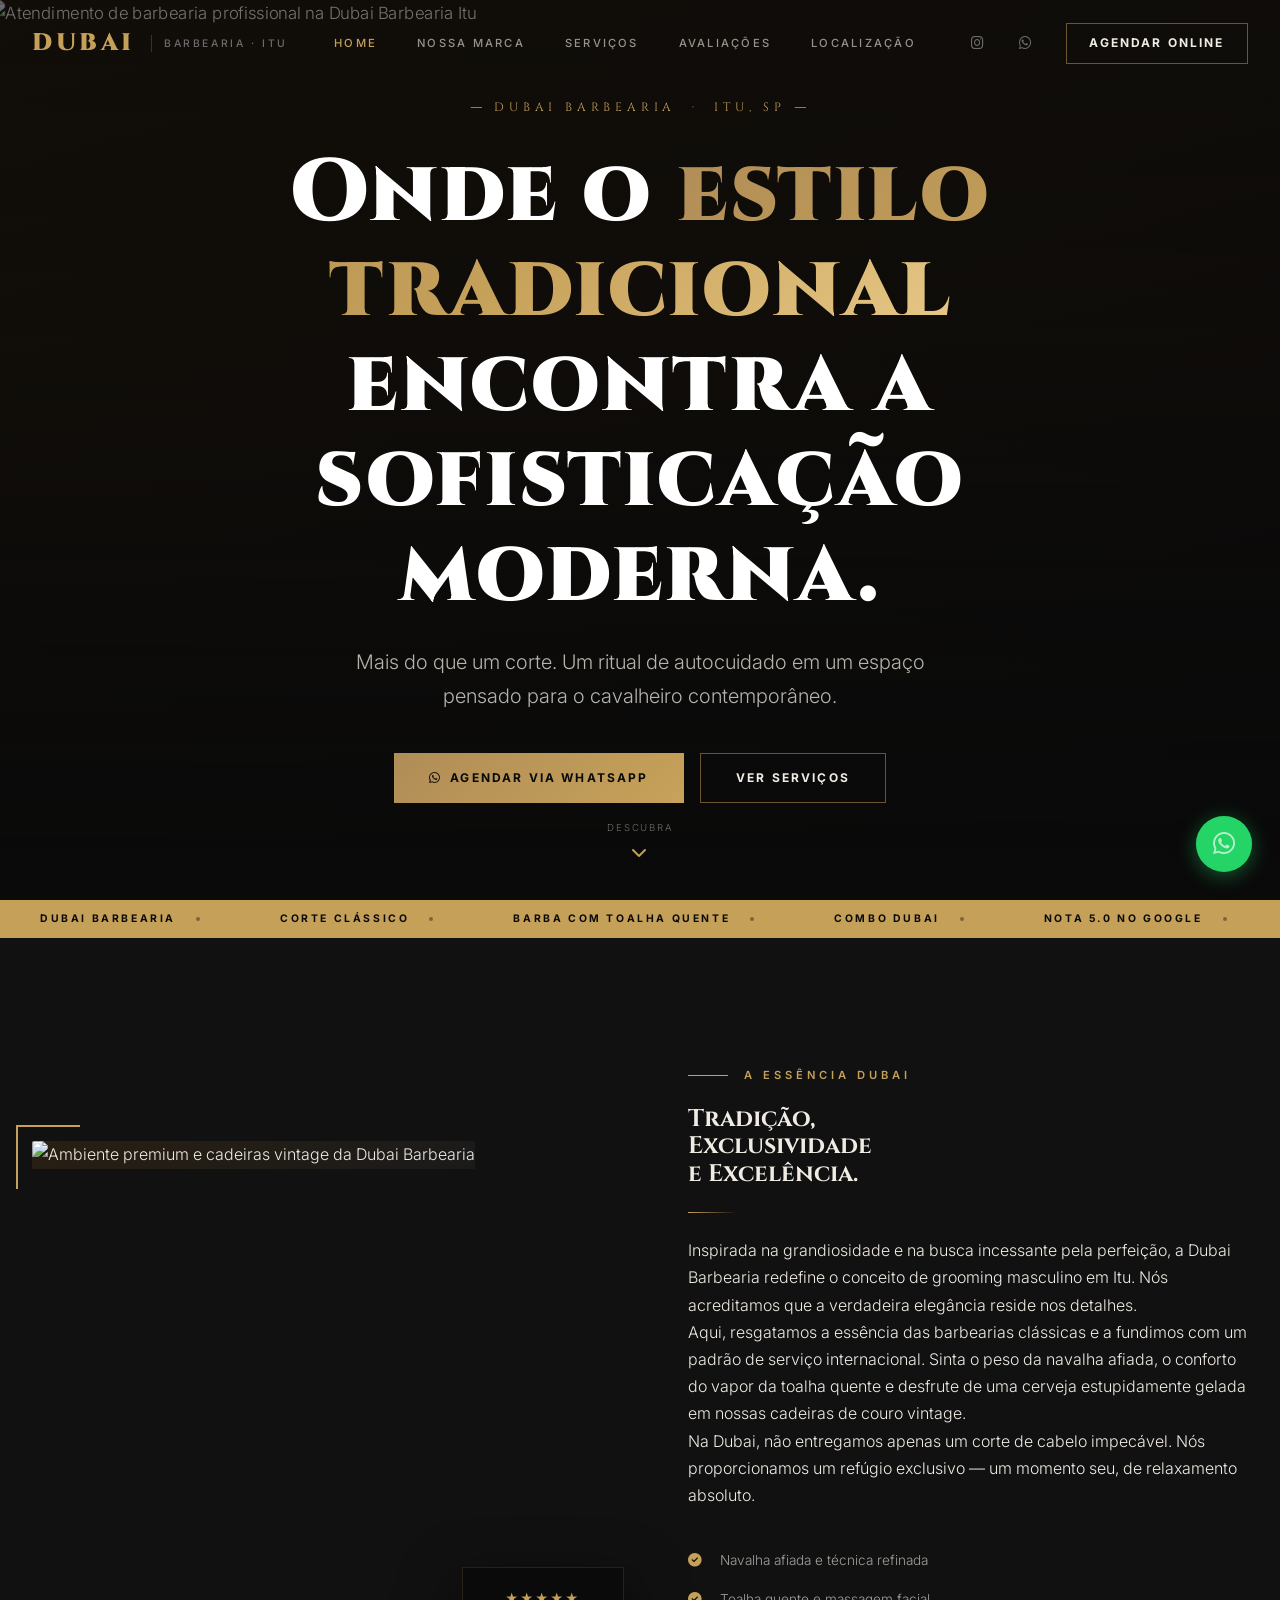
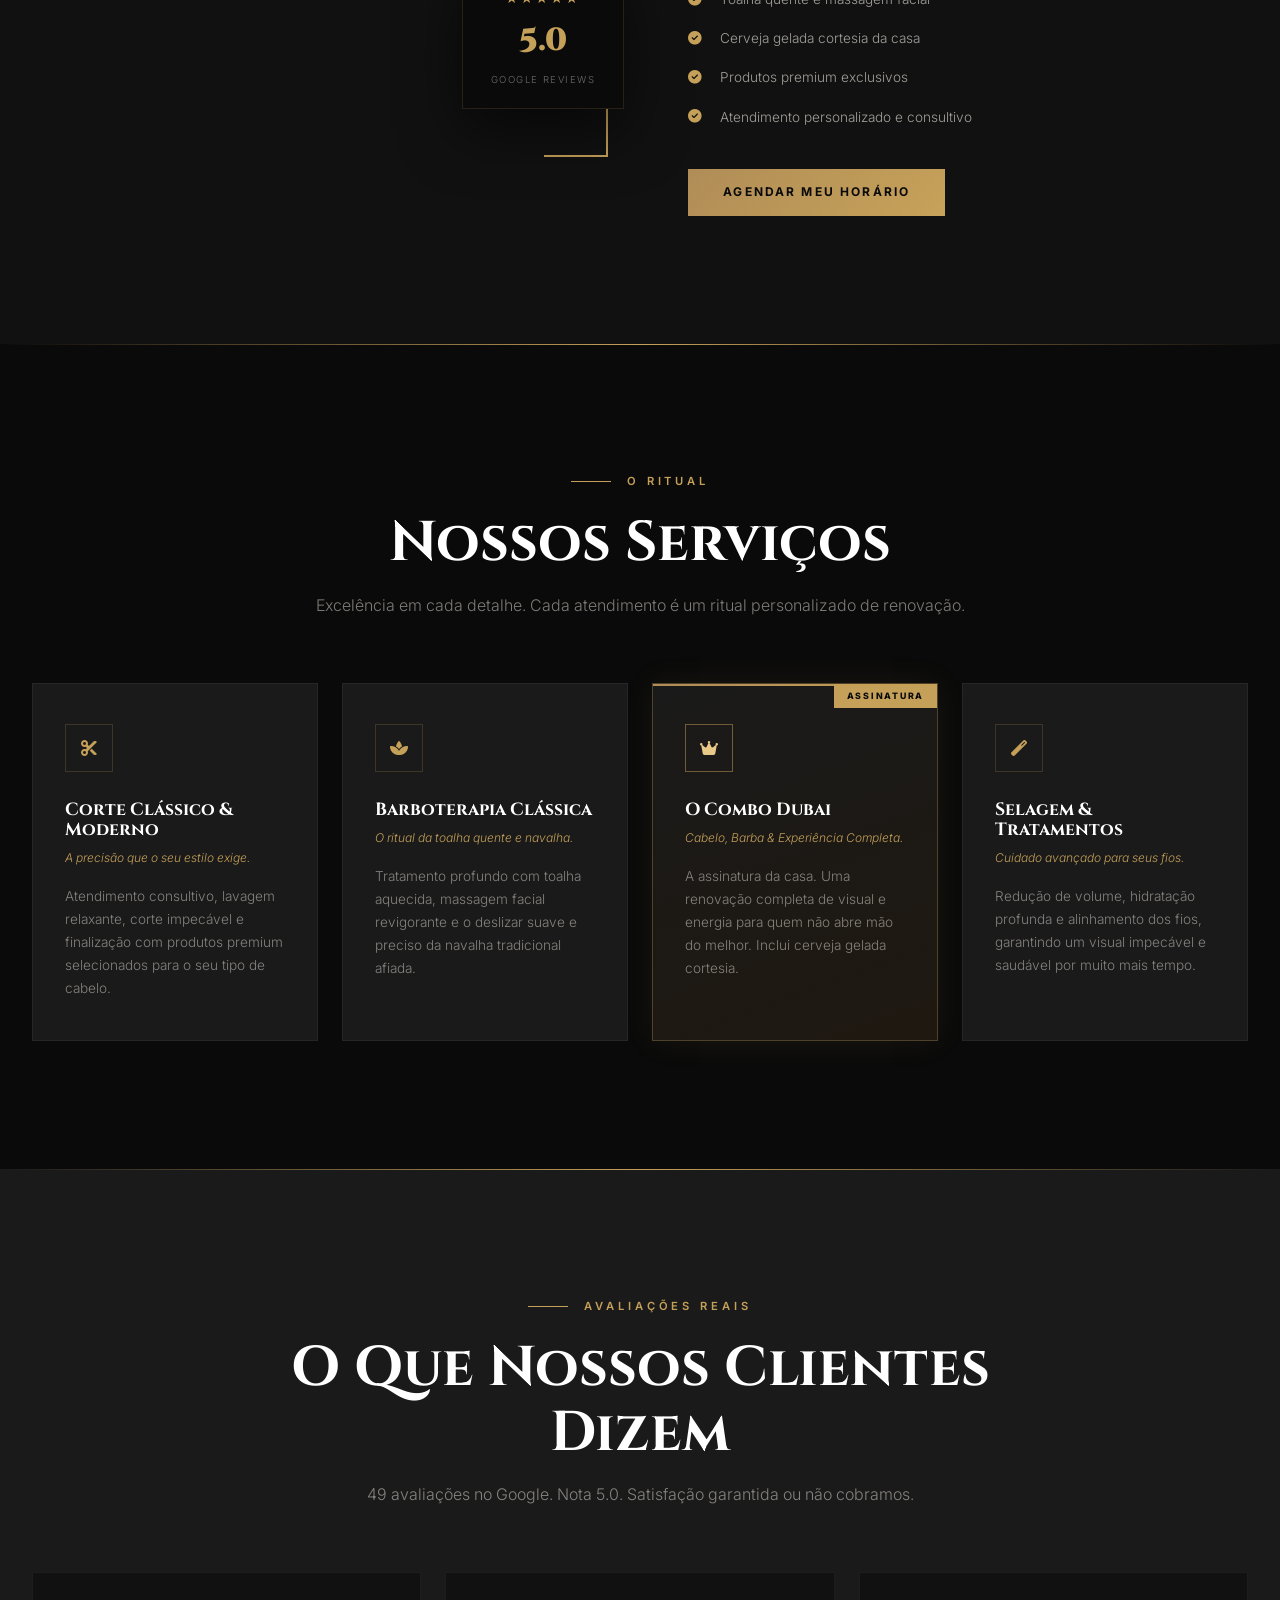
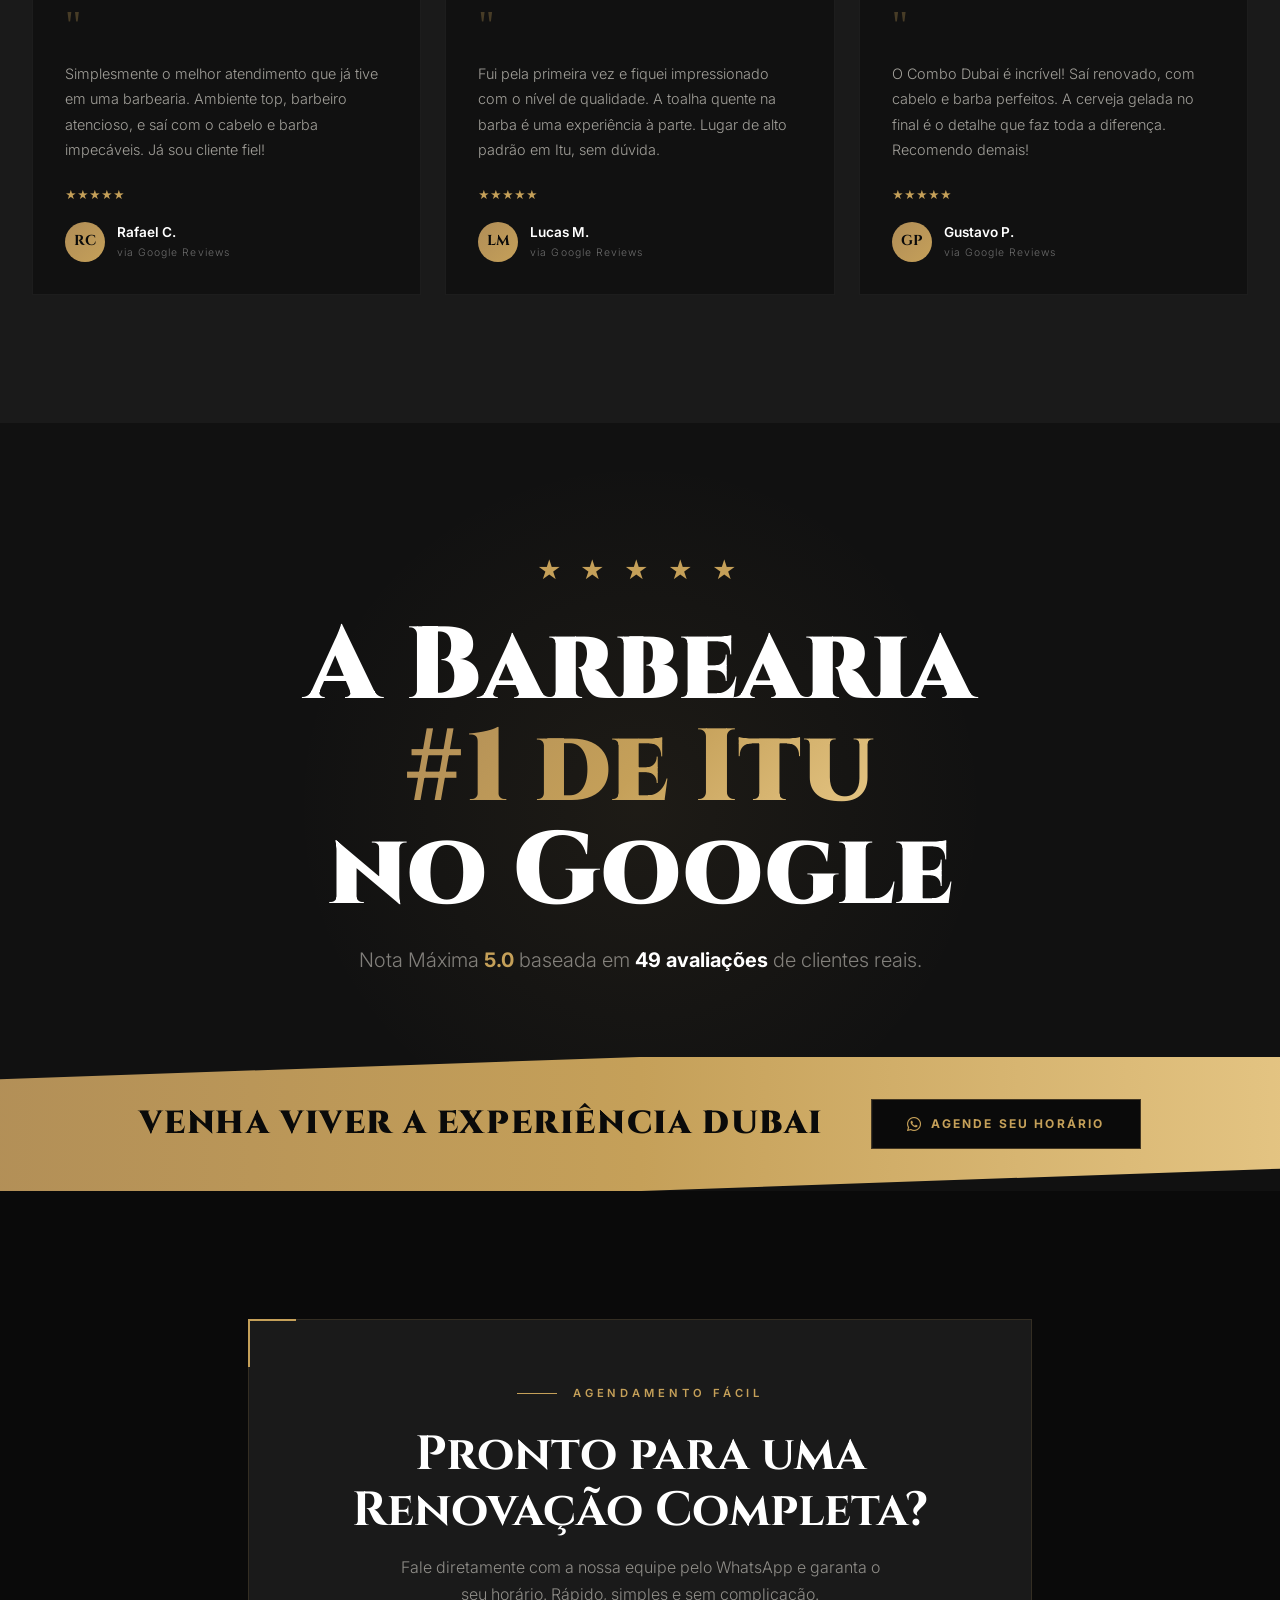
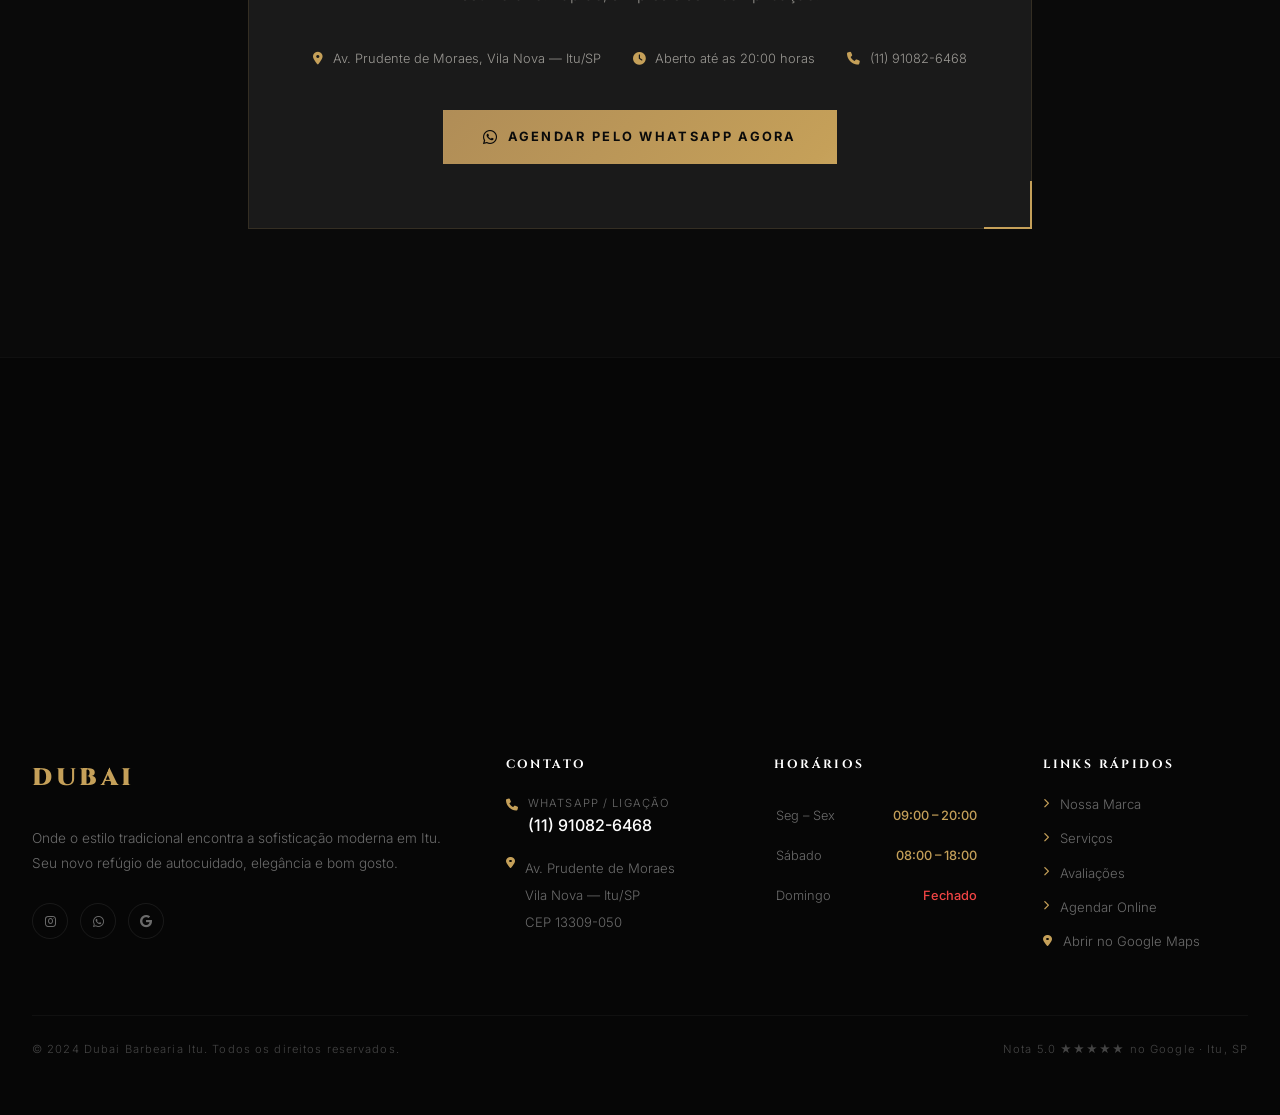
==== index.html @ 1731b7ac "Commit inicial do site Carlos" ====
<!DOCTYPE html>
<html lang="pt-BR" class="scroll-smooth">
<head>
    <meta charset="UTF-8">
    <meta name="viewport" content="width=device-width, initial-scale=1.0">
    <title>Dubai Barbearia Itu | A Barbearia #1 em Itu — Nota 5.0 no Google</title>
    <meta name="description" content="Dubai Barbearia Itu: A barbearia número 1 de Itu com nota 5.0 no Google. Corte clássico, barba com toalha quente, Combo Dubai. Av. Prudente de Moraes, Vila Nova.">
    <meta name="keywords" content="barbearia itu, barbearia dubai itu, corte de cabelo itu, barba itu, barbearia premium itu">
    <meta property="og:title" content="Dubai Barbearia Itu | A Barbearia #1 em Itu">
    <meta property="og:description" content="Onde o estilo tradicional encontra a sofisticação moderna. Nota 5.0 no Google com 49 avaliações.">
    <meta property="og:type" content="website">

    <!-- Google Fonts -->
    <link rel="preconnect" href="https://fonts.googleapis.com">
    <link rel="preconnect" href="https://fonts.gstatic.com" crossorigin>
    <link href="https://fonts.googleapis.com/css2?family=Cinzel:wght@400;600;700;900&family=Inter:wght@300;400;500;600;700&display=swap" rel="stylesheet">

    <!-- FontAwesome -->
    <link rel="stylesheet" href="https://cdnjs.cloudflare.com/ajax/libs/font-awesome/6.4.0/css/all.min.css">

    <style>
        /* ============================================
           DESIGN SYSTEM — DUBAI BARBEARIA
        ============================================ */
        :root {
            --black:     #0a0a0a;
            --dark:      #111111;
            --graphite:  #1a1a1a;
            --surface:   #222222;
            --gold:      #c5a059;
            --gold-light:#e8c988;
            --bronze:    #b08d57;
            --cream:     #f0ece4;
            --muted:     #6b6b6b;
            --border:    rgba(197,160,89,0.15);

            --font-serif: 'Cinzel', Georgia, serif;
            --font-sans:  'Inter', system-ui, sans-serif;

            --ease-smooth: cubic-bezier(0.4, 0, 0.2, 1);
            --ease-bounce: cubic-bezier(0.34, 1.56, 0.64, 1);
        }

        *, *::before, *::after { box-sizing: border-box; margin: 0; padding: 0; }

        html { scroll-behavior: smooth; }

        body {
            background-color: var(--black);
            color: var(--cream);
            font-family: var(--font-sans);
            font-weight: 300;
            line-height: 1.7;
            -webkit-font-smoothing: antialiased;
            overflow-x: hidden;
        }

        ::selection { background: var(--gold); color: var(--black); }

        /* ── SCROLLBAR ── */
        ::-webkit-scrollbar { width: 4px; }
        ::-webkit-scrollbar-track { background: var(--dark); }
        ::-webkit-scrollbar-thumb { background: var(--gold); border-radius: 2px; }

        /* ── TYPOGRAPHY ── */
        h1, h2, h3, h4 { font-family: var(--font-serif); font-weight: 700; line-height: 1.15; }

        /* ── UTILITY ── */
        .container { max-width: 1280px; margin: 0 auto; padding: 0 2rem; }
        .gold { color: var(--gold); }
        .gold-gradient {
            background: linear-gradient(135deg, var(--bronze) 0%, var(--gold) 50%, var(--gold-light) 100%);
            -webkit-background-clip: text;
            -webkit-text-fill-color: transparent;
            background-clip: text;
        }

        /* ── BUTTONS ── */
        .btn {
            display: inline-flex; align-items: center; gap: 0.5rem;
            padding: 0.85rem 2.2rem;
            font-family: var(--font-sans);
            font-size: 0.75rem; font-weight: 700;
            letter-spacing: 0.18em; text-transform: uppercase;
            border: none; cursor: pointer;
            text-decoration: none;
            transition: all 0.35s var(--ease-smooth);
            position: relative; overflow: hidden;
        }
        .btn::after {
            content: ''; position: absolute; inset: 0;
            background: rgba(255,255,255,0.08);
            transform: translateX(-100%);
            transition: transform 0.3s ease;
        }
        .btn:hover::after { transform: translateX(0); }

        .btn-primary {
            background: linear-gradient(135deg, var(--bronze), var(--gold), var(--gold-light));
            background-size: 200% auto;
            color: var(--black);
        }
        .btn-primary:hover {
            background-position: right center;
            box-shadow: 0 0 28px rgba(197, 160, 89, 0.45);
            transform: translateY(-2px);
        }

        .btn-outline {
            background: transparent;
            border: 1px solid rgba(197, 160, 89, 0.5);
            color: var(--cream);
        }
        .btn-outline:hover {
            border-color: var(--gold);
            color: var(--gold);
            transform: translateY(-2px);
        }

        .btn-dark {
            background: var(--black);
            color: var(--gold);
            border: 1px solid rgba(197,160,89,0.3);
        }
        .btn-dark:hover {
            background: var(--graphite);
            color: var(--gold-light);
            border-color: var(--gold);
        }

        /* ── SECTION LABEL ── */
        .section-label {
            display: flex; align-items: center; gap: 1rem;
            font-size: 0.7rem; font-weight: 600;
            letter-spacing: 0.35em; text-transform: uppercase;
            color: var(--gold); margin-bottom: 1.25rem;
        }
        .section-label::before {
            content: ''; display: block;
            width: 2.5rem; height: 1px;
            background: var(--gold);
        }

        /* ── DIVIDER ── */
        .divider {
            width: 3rem; height: 1px;
            background: linear-gradient(to right, var(--gold), transparent);
            margin: 1.5rem 0;
        }

        /* ── SCROLL REVEAL ── */
        .reveal { opacity: 0; transform: translateY(2rem); transition: opacity 0.7s var(--ease-smooth), transform 0.7s var(--ease-smooth); }
        .reveal.visible { opacity: 1; transform: translateY(0); }
        .reveal-left { opacity: 0; transform: translateX(-3rem); transition: opacity 0.8s var(--ease-smooth), transform 0.8s var(--ease-smooth); }
        .reveal-left.visible { opacity: 1; transform: translateX(0); }
        .reveal-right { opacity: 0; transform: translateX(3rem); transition: opacity 0.8s var(--ease-smooth), transform 0.8s var(--ease-smooth); }
        .reveal-right.visible { opacity: 1; transform: translateX(0); }


        /* ========================================
           HEADER
        ======================================== */
        #header {
            position: fixed; top: 0; left: 0; right: 0; z-index: 1000;
            height: 5.5rem;
            display: flex; align-items: center;
            background: rgba(10, 10, 10, 0.0);
            border-bottom: 1px solid transparent;
            transition: background 0.4s ease, border-color 0.4s ease;
        }
        #header.scrolled {
            background: rgba(10, 10, 10, 0.92);
            backdrop-filter: blur(16px);
            border-bottom-color: var(--border);
        }
        .header-inner {
            width: 100%; max-width: 1280px; margin: 0 auto;
            padding: 0 2rem;
            display: flex; align-items: center; justify-content: space-between;
            gap: 2rem;
        }
        .logo {
            display: flex; align-items: center; gap: 0.75rem;
            text-decoration: none; flex-shrink: 0;
        }
        .logo-text {
            font-family: var(--font-serif);
            font-size: 1.5rem; font-weight: 900;
            letter-spacing: 0.15em; text-transform: uppercase;
            color: var(--gold);
        }
        .logo-sub {
            font-size: 0.65rem; font-weight: 500;
            letter-spacing: 0.25em; text-transform: uppercase;
            color: var(--muted);
            border-left: 1px solid #333;
            padding-left: 0.75rem; margin-left: 0.25rem;
        }
        .nav-links { display: flex; align-items: center; gap: 2.5rem; }
        .nav-links a {
            font-size: 0.7rem; font-weight: 500;
            letter-spacing: 0.2em; text-transform: uppercase;
            color: rgba(240,236,228,0.6);
            text-decoration: none;
            transition: color 0.25s ease;
            position: relative;
        }
        .nav-links a::after {
            content: ''; position: absolute; bottom: -4px; left: 0;
            width: 0; height: 1px; background: var(--gold);
            transition: width 0.3s ease;
        }
        .nav-links a:hover { color: var(--gold); }
        .nav-links a:hover::after { width: 100%; }

        .header-actions { display: flex; align-items: center; gap: 1.5rem; }
        .social-links { display: flex; gap: 1rem; }
        .social-links a {
            width: 2rem; height: 2rem;
            display: flex; align-items: center; justify-content: center;
            color: var(--muted); font-size: 0.9rem;
            transition: color 0.25s ease;
            text-decoration: none;
        }
        .social-links a:hover { color: var(--gold); }
        .social-links a.whatsapp:hover { color: #25d366; }

        /* Mobile menu */
        #menu-toggle {
            display: none; background: none; border: none;
            color: var(--cream); cursor: pointer; font-size: 1.3rem;
            padding: 0.25rem;
        }
        #mobile-nav {
            display: none; position: fixed;
            top: 5.5rem; left: 0; right: 0; z-index: 999;
            background: rgba(10,10,10,0.97);
            backdrop-filter: blur(16px);
            border-bottom: 1px solid var(--border);
            padding: 2rem;
            flex-direction: column; gap: 1.5rem;
        }
        #mobile-nav.open { display: flex; }
        #mobile-nav a {
            font-size: 0.8rem; font-weight: 600;
            letter-spacing: 0.2em; text-transform: uppercase;
            color: rgba(240,236,228,0.7);
            text-decoration: none;
            transition: color 0.25s;
        }
        #mobile-nav a:hover { color: var(--gold); }


        /* ========================================
           HERO
        ======================================== */
        #hero {
            position: relative; height: 100vh; min-height: 700px;
            display: flex; align-items: center; justify-content: center;
            overflow: hidden;
        }
        #hero-bg {
            position: absolute; inset: 0;
            background-size: cover; background-position: center;
            will-change: transform;
        }
        #hero-bg img {
            width: 100%; height: 100%; object-fit: cover;
            transform: scale(1.05); /* parallax initial */
        }
        .hero-overlay {
            position: absolute; inset: 0;
            background: linear-gradient(
                to bottom,
                rgba(10,10,10,0.55) 0%,
                rgba(10,10,10,0.40) 40%,
                rgba(10,10,10,0.80) 80%,
                rgba(10,10,10,1.00) 100%
            );
        }
        .hero-content {
            position: relative; z-index: 2;
            text-align: center;
            max-width: 860px;
            padding: 0 1.5rem;
        }
        .hero-eyebrow {
            font-family: var(--font-serif);
            font-size: 0.75rem; font-weight: 400;
            letter-spacing: 0.4em; text-transform: uppercase;
            color: var(--gold); margin-bottom: 1.75rem;
            opacity: 0; animation: fadeUp 0.9s 0.3s var(--ease-smooth) forwards;
        }
        .hero-title {
            font-size: clamp(2.5rem, 7vw, 5.5rem);
            font-weight: 900; line-height: 1.08;
            color: #fff; letter-spacing: 0.02em;
            margin-bottom: 1.5rem;
            opacity: 0; animation: fadeUp 0.9s 0.5s var(--ease-smooth) forwards;
        }
        .hero-sub {
            font-size: clamp(1rem, 2.5vw, 1.25rem);
            font-weight: 300; color: rgba(240,236,228,0.75);
            max-width: 580px; margin: 0 auto 2.5rem;
            opacity: 0; animation: fadeUp 0.9s 0.7s var(--ease-smooth) forwards;
        }
        .hero-ctas {
            display: flex; flex-wrap: wrap; gap: 1rem;
            justify-content: center;
            opacity: 0; animation: fadeUp 0.9s 0.9s var(--ease-smooth) forwards;
        }
        .hero-scroll {
            position: absolute; bottom: 2.5rem; left: 50%;
            transform: translateX(-50%);
            display: flex; flex-direction: column; align-items: center; gap: 0.5rem;
            font-size: 0.6rem; letter-spacing: 0.2em; text-transform: uppercase;
            color: var(--muted); animation: bounce 2s infinite;
            text-decoration: none; z-index: 2;
        }
        .hero-scroll i { font-size: 1rem; color: var(--gold); }

        /* Marquee ticker */
        .marquee-wrap {
            position: relative; overflow: hidden;
            background: var(--gold);
            padding: 0.65rem 0;
        }
        .marquee-track {
            display: flex; white-space: nowrap;
            animation: marqueeScroll 30s linear infinite;
        }
        .marquee-item {
            display: inline-flex; align-items: center; gap: 1.25rem;
            font-size: 0.65rem; font-weight: 700;
            letter-spacing: 0.25em; text-transform: uppercase;
            color: var(--black); padding: 0 2.5rem;
        }
        .marquee-dot { width: 4px; height: 4px; border-radius: 50%; background: var(--black); opacity: 0.4; }


        /* ========================================
           NOSSA MARCA
        ======================================== */
        #marca {
            padding: 8rem 0;
            background: var(--dark);
        }
        .marca-grid {
            display: grid;
            grid-template-columns: 1fr 1fr;
            gap: 6rem; align-items: center;
        }
        .marca-img-wrap {
            position: relative;
        }
        .marca-img-frame {
            position: relative;
            border-radius: 2px;
            overflow: hidden;
            height: 600px;
        }
        .marca-img-frame img {
            width: 100%; height: 100%;
            object-fit: cover;
            filter: grayscale(15%);
            transition: filter 0.6s ease, transform 0.6s ease;
        }
        .marca-img-frame:hover img { filter: grayscale(0); transform: scale(1.02); }
        .marca-corner-tl, .marca-corner-br {
            position: absolute; width: 4rem; height: 4rem;
            border-color: var(--gold); border-style: solid;
        }
        .marca-corner-tl { top: -1rem; left: -1rem; border-width: 2px 0 0 2px; }
        .marca-corner-br { bottom: -1rem; right: -1rem; border-width: 0 2px 2px 0; }
        .marca-badge {
            position: absolute; bottom: 2rem; right: -2rem;
            background: var(--black);
            border: 1px solid var(--border);
            padding: 1.25rem 1.75rem;
            display: flex; flex-direction: column; align-items: center; gap: 0.25rem;
            box-shadow: 0 20px 60px rgba(0,0,0,0.6);
        }
        .marca-badge-stars { color: var(--gold); font-size: 0.8rem; letter-spacing: 2px; }
        .marca-badge-score { font-family: var(--font-serif); font-size: 2rem; color: var(--gold); font-weight: 900; }
        .marca-badge-label { font-size: 0.6rem; letter-spacing: 0.15em; text-transform: uppercase; color: var(--muted); }

        .marca-text h2 { font-size: clamp(2rem, 4vw, 3.5rem); color: #fff; margin-bottom: 2rem; }
        .marca-text p { color: rgba(240,236,228,0.6); font-size: 1rem; margin-bottom: 1.25rem; }
        .marca-features { margin-top: 2.5rem; display: flex; flex-direction: column; gap: 1rem; }
        .marca-feature {
            display: flex; align-items: center; gap: 1rem;
            font-size: 0.85rem; color: rgba(240,236,228,0.65);
        }
        .marca-feature i { color: var(--gold); width: 1rem; flex-shrink: 0; }


        /* ========================================
           SERVIÇOS
        ======================================== */
        #servicos {
            padding: 8rem 0;
            background: var(--black);
            position: relative;
        }
        #servicos::before {
            content: ''; position: absolute; top: 0; left: 0; right: 0; height: 1px;
            background: linear-gradient(to right, transparent, var(--gold), transparent);
        }
        .services-grid {
            display: grid;
            grid-template-columns: repeat(4, 1fr);
            gap: 1.5rem; margin-top: 4rem;
        }
        .service-card {
            background: var(--graphite);
            border: 1px solid rgba(255,255,255,0.05);
            padding: 2.5rem 2rem;
            position: relative; overflow: hidden;
            transition: transform 0.4s var(--ease-smooth), border-color 0.4s ease, box-shadow 0.4s ease;
            cursor: default;
        }
        .service-card::before {
            content: ''; position: absolute; top: 0; left: 0; right: 0; height: 2px;
            background: linear-gradient(to right, var(--bronze), var(--gold));
            transform: scaleX(0); transform-origin: left;
            transition: transform 0.4s var(--ease-smooth);
        }
        .service-card:hover { transform: translateY(-6px); border-color: rgba(197,160,89,0.3); box-shadow: 0 16px 48px rgba(0,0,0,0.5); }
        .service-card:hover::before { transform: scaleX(1); }
        .service-card.featured {
            background: linear-gradient(160deg, var(--graphite), #1e1810);
            border-color: rgba(197,160,89,0.3);
            box-shadow: 0 0 30px rgba(197,160,89,0.08);
        }
        .service-card.featured::before { transform: scaleX(1); }
        .service-badge {
            position: absolute; top: 0; right: 0;
            background: var(--gold); color: var(--black);
            font-size: 0.55rem; font-weight: 800; letter-spacing: 0.2em; text-transform: uppercase;
            padding: 0.3rem 0.8rem;
        }
        .service-icon-wrap {
            width: 3rem; height: 3rem;
            display: flex; align-items: center; justify-content: center;
            border: 1px solid rgba(197,160,89,0.2);
            margin-bottom: 1.75rem;
            transition: border-color 0.3s, background 0.3s;
        }
        .service-card:hover .service-icon-wrap { border-color: var(--gold); background: rgba(197,160,89,0.08); }
        .service-icon-wrap i { color: var(--gold); font-size: 1rem; }
        .service-card h3 { font-family: var(--font-serif); font-size: 1.1rem; color: #fff; margin-bottom: 0.5rem; }
        .service-card .tagline { font-size: 0.75rem; color: var(--gold); font-style: italic; margin-bottom: 1rem; }
        .service-card p { font-size: 0.85rem; color: rgba(240,236,228,0.5); line-height: 1.7; }


        /* ========================================
           DEPOIMENTOS
        ======================================== */
        #depoimentos {
            padding: 8rem 0;
            background: var(--graphite);
            position: relative; overflow: hidden;
        }
        #depoimentos::before {
            content: ''; position: absolute; top: 0; left: 0; right: 0; height: 1px;
            background: linear-gradient(to right, transparent, var(--gold), transparent);
        }
        .depoimentos-grid {
            display: grid;
            grid-template-columns: repeat(3, 1fr);
            gap: 1.5rem; margin-top: 4rem;
        }
        .depoimento-card {
            background: var(--dark);
            border: 1px solid rgba(255,255,255,0.05);
            padding: 2rem;
            position: relative;
            transition: border-color 0.3s ease, transform 0.3s ease;
        }
        .depoimento-card:hover { border-color: rgba(197,160,89,0.2); transform: translateY(-4px); }
        .depoimento-quote {
            font-size: 2.5rem; color: var(--gold); opacity: 0.3;
            font-family: Georgia, serif; line-height: 1;
            margin-bottom: 1rem;
        }
        .depoimento-text { font-size: 0.9rem; color: rgba(240,236,228,0.65); line-height: 1.75; margin-bottom: 1.5rem; }
        .depoimento-stars { color: var(--gold); font-size: 0.7rem; margin-bottom: 1rem; }
        .depoimento-author { display: flex; align-items: center; gap: 0.75rem; }
        .depoimento-avatar {
            width: 2.5rem; height: 2.5rem; border-radius: 50%;
            background: linear-gradient(135deg, var(--bronze), var(--gold));
            display: flex; align-items: center; justify-content: center;
            font-family: var(--font-serif); font-size: 0.9rem; color: var(--black); font-weight: 700;
            flex-shrink: 0;
        }
        .depoimento-name { font-size: 0.85rem; font-weight: 600; color: #fff; }
        .depoimento-via { font-size: 0.65rem; color: var(--muted); letter-spacing: 0.1em; }


        /* ========================================
           PROVA SOCIAL / CTA
        ======================================== */
        #prova-social {
            padding: 8rem 0 0;
            background: var(--dark);
            text-align: center;
            position: relative; overflow: hidden;
        }
        .prova-glow {
            position: absolute; top: 50%; left: 50%;
            transform: translate(-50%, -50%);
            width: 700px; height: 700px;
            background: radial-gradient(circle, rgba(197,160,89,0.07) 0%, transparent 70%);
            pointer-events: none;
        }
        .prova-stars { font-size: 1.5rem; color: var(--gold); margin-bottom: 1.5rem; letter-spacing: 0.4rem; }
        .prova-title {
            font-size: clamp(3rem, 8vw, 6.5rem);
            font-weight: 900; color: #fff;
            line-height: 1.0; margin-bottom: 1.25rem;
        }
        .prova-sub { font-size: 1.25rem; color: rgba(240,236,228,0.5); margin-bottom: 5rem; }

        /* Faixa inclinada dinâmica */
        .faixa-wrap {
            position: relative;
            margin: 0 -100px;
            transform: rotate(-2deg);
            overflow: hidden;
        }
        .faixa-inner {
            background: linear-gradient(90deg, var(--bronze) 0%, var(--gold) 50%, var(--gold-light) 100%);
            padding: 2.5rem 6rem;
            display: flex; align-items: center; justify-content: center; gap: 3rem;
            flex-wrap: wrap;
            transform: rotate(2deg);
        }
        .faixa-text {
            font-family: var(--font-serif);
            font-size: clamp(1.25rem, 3vw, 2rem);
            font-weight: 900; text-transform: uppercase;
            letter-spacing: 0.05em; color: var(--black);
        }


        /* ========================================
           AGENDAR
        ======================================== */
        #agendar {
            padding: 8rem 0;
            background: var(--black);
            display: flex; align-items: center; justify-content: center;
        }
        .agendar-card {
            background: var(--graphite);
            border: 1px solid var(--border);
            padding: 4rem;
            max-width: 800px; width: 100%;
            text-align: center;
            position: relative;
        }
        .agendar-card::before, .agendar-card::after {
            content: ''; position: absolute; width: 3rem; height: 3rem;
            border-color: var(--gold); border-style: solid;
        }
        .agendar-card::before { top: -1px; left: -1px; border-width: 2px 0 0 2px; }
        .agendar-card::after  { bottom: -1px; right: -1px; border-width: 0 2px 2px 0; }
        .agendar-card h2 { font-size: clamp(1.75rem, 4vw, 3rem); color: #fff; margin-bottom: 1rem; }
        .agendar-card p { color: rgba(240,236,228,0.55); margin-bottom: 2.5rem; max-width: 480px; margin-left: auto; margin-right: auto; }
        .agendar-info {
            display: flex; flex-wrap: wrap; justify-content: center; gap: 2rem;
            margin-bottom: 2.5rem;
        }
        .agendar-info-item {
            display: flex; align-items: center; gap: 0.6rem;
            font-size: 0.8rem; color: rgba(240,236,228,0.6);
        }
        .agendar-info-item i { color: var(--gold); }


        /* ========================================
           FOOTER
        ======================================== */
        #footer {
            background: #060606;
            border-top: 1px solid rgba(255,255,255,0.04);
        }
        .footer-map {
            height: 320px; width: 100%;
            filter: grayscale(100%) invert(92%) contrast(83%) brightness(80%) hue-rotate(180deg);
            opacity: 0.7;
        }
        .footer-body {
            padding: 5rem 0 2rem;
        }
        .footer-grid {
            display: grid;
            grid-template-columns: 2fr 1fr 1fr 1fr;
            gap: 4rem;
            margin-bottom: 4rem;
        }
        .footer-brand-desc { font-size: 0.85rem; color: var(--muted); margin: 1.25rem 0 1.75rem; line-height: 1.8; }
        .footer-socials { display: flex; gap: 0.75rem; }
        .footer-social-btn {
            width: 2.25rem; height: 2.25rem;
            border: 1px solid rgba(255,255,255,0.08);
            border-radius: 50%;
            display: flex; align-items: center; justify-content: center;
            font-size: 0.8rem; color: var(--muted);
            text-decoration: none;
            transition: color 0.25s, border-color 0.25s, background 0.25s;
        }
        .footer-social-btn:hover { color: var(--gold); border-color: var(--gold); background: rgba(197,160,89,0.08); }
        .footer-social-btn.wa:hover { color: #25d366; border-color: #25d366; background: rgba(37,211,102,0.08); }

        .footer-col h4 {
            font-family: var(--font-serif); font-size: 0.75rem;
            letter-spacing: 0.2em; text-transform: uppercase;
            color: #fff; margin-bottom: 1.5rem;
        }
        .footer-list { list-style: none; display: flex; flex-direction: column; gap: 0.9rem; }
        .footer-list li { display: flex; align-items: flex-start; gap: 0.65rem; }
        .footer-list i { color: var(--gold); font-size: 0.75rem; margin-top: 0.2rem; flex-shrink: 0; }
        .footer-list span, .footer-list a {
            font-size: 0.82rem; color: var(--muted);
            text-decoration: none; line-height: 1.5;
            transition: color 0.25s;
        }
        .footer-list a:hover { color: var(--gold); }
        .footer-list .highlight { color: #fff; font-weight: 500; }

        .schedule-table { width: 100%; }
        .schedule-table tr { border-bottom: 1px solid rgba(255,255,255,0.04); }
        .schedule-table tr:last-child { border: none; }
        .schedule-table td { padding: 0.5rem 0; font-size: 0.8rem; }
        .schedule-table td:first-child { color: var(--muted); }
        .schedule-table td:last-child { text-align: right; color: var(--gold); font-weight: 500; }
        .schedule-table .closed { color: #ef4444 !important; }

        .footer-bottom {
            border-top: 1px solid rgba(255,255,255,0.04);
            padding: 1.5rem 0;
            display: flex; align-items: center; justify-content: space-between; flex-wrap: wrap; gap: 1rem;
        }
        .footer-bottom p { font-size: 0.7rem; color: #444; letter-spacing: 0.1em; }


        /* ========================================
           WHATSAPP FAB
        ======================================== */
        #whatsapp-fab {
            position: fixed; bottom: 1.75rem; right: 1.75rem; z-index: 9999;
            width: 3.5rem; height: 3.5rem; border-radius: 50%;
            background: #25d366;
            display: flex; align-items: center; justify-content: center;
            font-size: 1.6rem; color: #fff;
            box-shadow: 0 4px 20px rgba(37,211,102,0.4);
            text-decoration: none;
            transition: transform 0.3s var(--ease-bounce), box-shadow 0.3s ease;
        }
        #whatsapp-fab:hover { transform: scale(1.1); box-shadow: 0 6px 28px rgba(37,211,102,0.55); }
        #whatsapp-fab::before {
            content: ''; position: absolute;
            width: 100%; height: 100%; border-radius: 50%;
            background: #25d366; opacity: 0.35;
            animation: pulse 2s infinite;
        }


        /* ========================================
           KEYFRAMES
        ======================================== */
        @keyframes fadeUp {
            from { opacity: 0; transform: translateY(1.5rem); }
            to   { opacity: 1; transform: translateY(0); }
        }
        @keyframes bounce {
            0%, 100% { transform: translateX(-50%) translateY(0); }
            50%       { transform: translateX(-50%) translateY(6px); }
        }
        @keyframes pulse {
            0%   { transform: scale(1); opacity: 0.35; }
            70%  { transform: scale(1.5); opacity: 0; }
            100% { transform: scale(1.5); opacity: 0; }
        }
        @keyframes marqueeScroll {
            from { transform: translateX(0); }
            to   { transform: translateX(-50%); }
        }


        /* ========================================
           RESPONSIVE
        ======================================== */
        @media (max-width: 1024px) {
            .services-grid { grid-template-columns: repeat(2, 1fr); }
            .footer-grid { grid-template-columns: 1fr 1fr; }
            .marca-grid { grid-template-columns: 1fr; gap: 4rem; }
            .marca-badge { right: 1rem; }
        }
        @media (max-width: 768px) {
            .nav-links, .header-actions .btn, .social-links { display: none; }
            #menu-toggle { display: block; }
            .depoimentos-grid { grid-template-columns: 1fr; }
            .services-grid { grid-template-columns: 1fr; }
            .footer-grid { grid-template-columns: 1fr; }
            .faixa-inner { flex-direction: column; padding: 2.5rem 2rem; text-align: center; }
            .agendar-card { padding: 2.5rem 1.5rem; }
            .marca-img-frame { height: 400px; }
            .marca-badge { position: static; margin-top: 1.5rem; }
        }
    </style>
</head>
<body>

<!-- ==============================
     HEADER
============================== -->
<header id="header">
    <div class="header-inner">
        <a href="#home" class="logo">
            <span class="logo-text">Dubai</span>
            <span class="logo-sub">Barbearia · Itu</span>
        </a>

        <nav class="nav-links">
            <a href="#home">Home</a>
            <a href="#marca">Nossa Marca</a>
            <a href="#servicos">Serviços</a>
            <a href="#depoimentos">Avaliações</a>
            <a href="#footer">Localização</a>
        </nav>

        <div class="header-actions">
            <div class="social-links">
                <a href="https://instagram.com" target="_blank" aria-label="Instagram"><i class="fab fa-instagram"></i></a>
                <a href="https://wa.me/5511910826468" target="_blank" class="whatsapp" aria-label="WhatsApp"><i class="fab fa-whatsapp"></i></a>
            </div>
            <a href="#agendar" class="btn btn-outline" style="padding:0.6rem 1.4rem">Agendar Online</a>
        </div>

        <button id="menu-toggle" aria-label="Menu"><i class="fas fa-bars"></i></button>
    </div>
</header>

<!-- Mobile nav -->
<nav id="mobile-nav">
    <a href="#home" onclick="closeMobileNav()">Home</a>
    <a href="#marca" onclick="closeMobileNav()">Nossa Marca</a>
    <a href="#servicos" onclick="closeMobileNav()">Serviços</a>
    <a href="#depoimentos" onclick="closeMobileNav()">Avaliações</a>
    <a href="#footer" onclick="closeMobileNav()">Localização</a>
    <a href="#agendar" class="btn btn-primary" onclick="closeMobileNav()" style="text-align:center">Agendar Online</a>
</nav>


<!-- ==============================
     HERO
============================== -->
<section id="home">
    <div id="hero">
        <div id="hero-bg">
            <img src="hero_barber.png" alt="Atendimento de barbearia profissional na Dubai Barbearia Itu" onerror="this.parentElement.style.background='linear-gradient(160deg,#1a1208 0%,#0a0a0a 100%)'">
        </div>
        <div class="hero-overlay"></div>
        <div class="hero-content">
            <p class="hero-eyebrow">⸻ Dubai Barbearia &nbsp;·&nbsp; Itu, SP ⸻</p>
            <h1 class="hero-title">
                Onde o <span class="gold-gradient">estilo tradicional</span><br>encontra a sofisticação moderna.
            </h1>
            <p class="hero-sub">
                Mais do que um corte. Um ritual de autocuidado em um espaço pensado para o cavalheiro contemporâneo.
            </p>
            <div class="hero-ctas">
                <a href="https://wa.me/5511910826468" target="_blank" class="btn btn-primary">
                    <i class="fab fa-whatsapp"></i> Agendar via WhatsApp
                </a>
                <a href="#servicos" class="btn btn-outline">Ver Serviços</a>
            </div>
        </div>
        <a href="#marca" class="hero-scroll">
            <span>Descubra</span>
            <i class="fas fa-chevron-down"></i>
        </a>
    </div>

    <!-- Marquee Ticker -->
    <div class="marquee-wrap">
        <div class="marquee-track">
            <!-- Repeat items twice for seamless loop -->
            <span class="marquee-item">Dubai Barbearia <span class="marquee-dot"></span></span>
            <span class="marquee-item">Corte Clássico <span class="marquee-dot"></span></span>
            <span class="marquee-item">Barba com Toalha Quente <span class="marquee-dot"></span></span>
            <span class="marquee-item">Combo Dubai <span class="marquee-dot"></span></span>
            <span class="marquee-item">Nota 5.0 no Google <span class="marquee-dot"></span></span>
            <span class="marquee-item">A Barbearia #1 de Itu <span class="marquee-dot"></span></span>
            <span class="marquee-item">Itu · SP <span class="marquee-dot"></span></span>
            <span class="marquee-item">Selagem &amp; Tratamentos <span class="marquee-dot"></span></span>
            <!-- duplicate for loop -->
            <span class="marquee-item">Dubai Barbearia <span class="marquee-dot"></span></span>
            <span class="marquee-item">Corte Clássico <span class="marquee-dot"></span></span>
            <span class="marquee-item">Barba com Toalha Quente <span class="marquee-dot"></span></span>
            <span class="marquee-item">Combo Dubai <span class="marquee-dot"></span></span>
            <span class="marquee-item">Nota 5.0 no Google <span class="marquee-dot"></span></span>
            <span class="marquee-item">A Barbearia #1 de Itu <span class="marquee-dot"></span></span>
            <span class="marquee-item">Itu · SP <span class="marquee-dot"></span></span>
            <span class="marquee-item">Selagem &amp; Tratamentos <span class="marquee-dot"></span></span>
        </div>
    </div>
</section>


<!-- ==============================
     NOSSA MARCA
============================== -->
<section id="marca">
    <div class="container">
        <div class="marca-grid">

            <!-- Imagem -->
            <div class="marca-img-wrap reveal-left">
                <div class="marca-corner-tl"></div>
                <div class="marca-corner-br"></div>
                <div class="marca-img-frame">
                    <img src="vintage_chair.png" alt="Ambiente premium e cadeiras vintage da Dubai Barbearia" onerror="this.style.background='linear-gradient(160deg,#2a1f10,#1a1a1a)'">
                </div>
                <div class="marca-badge">
                    <span class="marca-badge-stars">★★★★★</span>
                    <span class="marca-badge-score">5.0</span>
                    <span class="marca-badge-label">Google Reviews</span>
                </div>
            </div>

            <!-- Texto -->
            <div class="reveal-right">
                <div class="section-label">A Essência Dubai</div>
                <h2>Tradição,<br>Exclusividade<br>e Excelência.</h2>
                <div class="divider"></div>

                <p>Inspirada na grandiosidade e na busca incessante pela perfeição, a Dubai Barbearia redefine o conceito de grooming masculino em Itu. Nós acreditamos que a verdadeira elegância reside nos detalhes.</p>
                <p>Aqui, resgatamos a essência das barbearias clássicas e a fundimos com um padrão de serviço internacional. Sinta o peso da navalha afiada, o conforto do vapor da toalha quente e desfrute de uma cerveja estupidamente gelada em nossas cadeiras de couro vintage.</p>
                <p>Na Dubai, não entregamos apenas um corte de cabelo impecável. Nós proporcionamos um refúgio exclusivo — um momento seu, de relaxamento absoluto.</p>

                <div class="marca-features">
                    <div class="marca-feature"><i class="fas fa-check-circle"></i><span>Navalha afiada e técnica refinada</span></div>
                    <div class="marca-feature"><i class="fas fa-check-circle"></i><span>Toalha quente e massagem facial</span></div>
                    <div class="marca-feature"><i class="fas fa-check-circle"></i><span>Cerveja gelada cortesia da casa</span></div>
                    <div class="marca-feature"><i class="fas fa-check-circle"></i><span>Produtos premium exclusivos</span></div>
                    <div class="marca-feature"><i class="fas fa-check-circle"></i><span>Atendimento personalizado e consultivo</span></div>
                </div>

                <div style="margin-top:2.5rem">
                    <a href="#agendar" class="btn btn-primary">Agendar Meu Horário</a>
                </div>
            </div>

        </div>
    </div>
</section>


<!-- ==============================
     SERVIÇOS
============================== -->
<section id="servicos">
    <div class="container">
        <div class="reveal" style="text-align:center; max-width:700px; margin:0 auto">
            <div class="section-label" style="justify-content:center">O Ritual</div>
            <h2 style="font-size:clamp(2rem,5vw,3.5rem); color:#fff; margin-bottom:1rem">Nossos Serviços</h2>
            <p style="color:rgba(240,236,228,0.5); font-size:1rem">
                Excelência em cada detalhe. Cada atendimento é um ritual personalizado de renovação.
            </p>
        </div>

        <div class="services-grid">

            <!-- Serviço 1 -->
            <div class="service-card reveal" style="transition-delay:0.1s">
                <div class="service-icon-wrap"><i class="fas fa-cut"></i></div>
                <h3>Corte Clássico &amp; Moderno</h3>
                <p class="tagline">A precisão que o seu estilo exige.</p>
                <p>Atendimento consultivo, lavagem relaxante, corte impecável e finalização com produtos premium selecionados para o seu tipo de cabelo.</p>
            </div>

            <!-- Serviço 2 -->
            <div class="service-card reveal" style="transition-delay:0.2s">
                <div class="service-icon-wrap"><i class="fas fa-spa"></i></div>
                <h3>Barboterapia Clássica</h3>
                <p class="tagline">O ritual da toalha quente e navalha.</p>
                <p>Tratamento profundo com toalha aquecida, massagem facial revigorante e o deslizar suave e preciso da navalha tradicional afiada.</p>
            </div>

            <!-- Serviço 3 (DESTAQUE) -->
            <div class="service-card featured reveal" style="transition-delay:0.3s">
                <span class="service-badge">Assinatura</span>
                <div class="service-icon-wrap" style="border-color:rgba(197,160,89,0.5)">
                    <i class="fas fa-crown" style="color:var(--gold-light)"></i>
                </div>
                <h3>O Combo Dubai</h3>
                <p class="tagline">Cabelo, Barba &amp; Experiência Completa.</p>
                <p>A assinatura da casa. Uma renovação completa de visual e energia para quem não abre mão do melhor. Inclui cerveja gelada cortesia.</p>
            </div>

            <!-- Serviço 4 -->
            <div class="service-card reveal" style="transition-delay:0.4s">
                <div class="service-icon-wrap"><i class="fas fa-magic"></i></div>
                <h3>Selagem &amp; Tratamentos</h3>
                <p class="tagline">Cuidado avançado para seus fios.</p>
                <p>Redução de volume, hidratação profunda e alinhamento dos fios, garantindo um visual impecável e saudável por muito mais tempo.</p>
            </div>

        </div>
    </div>
</section>


<!-- ==============================
     DEPOIMENTOS
============================== -->
<section id="depoimentos">
    <div class="container">
        <div class="reveal" style="text-align:center; max-width:700px; margin:0 auto">
            <div class="section-label" style="justify-content:center">Avaliações Reais</div>
            <h2 style="font-size:clamp(2rem,5vw,3.5rem); color:#fff; margin-bottom:1rem">O Que Nossos Clientes Dizem</h2>
            <p style="color:rgba(240,236,228,0.5)">
                49 avaliações no Google. Nota 5.0. Satisfação garantida ou não cobramos.
            </p>
        </div>

        <div class="depoimentos-grid">

            <div class="depoimento-card reveal" style="transition-delay:0.1s">
                <div class="depoimento-quote">"</div>
                <p class="depoimento-text">Simplesmente o melhor atendimento que já tive em uma barbearia. Ambiente top, barbeiro atencioso, e saí com o cabelo e barba impecáveis. Já sou cliente fiel!</p>
                <div class="depoimento-stars">★★★★★</div>
                <div class="depoimento-author">
                    <div class="depoimento-avatar">RC</div>
                    <div>
                        <div class="depoimento-name">Rafael C.</div>
                        <div class="depoimento-via">via Google Reviews</div>
                    </div>
                </div>
            </div>

            <div class="depoimento-card reveal" style="transition-delay:0.2s">
                <div class="depoimento-quote">"</div>
                <p class="depoimento-text">Fui pela primeira vez e fiquei impressionado com o nível de qualidade. A toalha quente na barba é uma experiência à parte. Lugar de alto padrão em Itu, sem dúvida.</p>
                <div class="depoimento-stars">★★★★★</div>
                <div class="depoimento-author">
                    <div class="depoimento-avatar">LM</div>
                    <div>
                        <div class="depoimento-name">Lucas M.</div>
                        <div class="depoimento-via">via Google Reviews</div>
                    </div>
                </div>
            </div>

            <div class="depoimento-card reveal" style="transition-delay:0.3s">
                <div class="depoimento-quote">"</div>
                <p class="depoimento-text">O Combo Dubai é incrível! Saí renovado, com cabelo e barba perfeitos. A cerveja gelada no final é o detalhe que faz toda a diferença. Recomendo demais!</p>
                <div class="depoimento-stars">★★★★★</div>
                <div class="depoimento-author">
                    <div class="depoimento-avatar">GP</div>
                    <div>
                        <div class="depoimento-name">Gustavo P.</div>
                        <div class="depoimento-via">via Google Reviews</div>
                    </div>
                </div>
            </div>

        </div>
    </div>
</section>


<!-- ==============================
     PROVA SOCIAL + CTA FAIXA
============================== -->
<section id="prova-social">
    <div class="prova-glow"></div>
    <div class="container" style="position:relative;z-index:1">
        <div class="prova-stars reveal">★ ★ ★ ★ ★</div>
        <h2 class="prova-title reveal">
            A Barbearia<br><span class="gold-gradient">#1 de Itu</span><br>no Google
        </h2>
        <p class="prova-sub reveal">
            Nota Máxima <strong style="color:var(--gold)">5.0</strong> baseada em <strong style="color:#fff">49 avaliações</strong> de clientes reais.
        </p>
    </div>

    <!-- Faixa Dourada Inclinada -->
    <div class="faixa-wrap">
        <div class="faixa-inner">
            <span class="faixa-text">Venha Viver A Experiência Dubai</span>
            <a href="https://wa.me/5511910826468" target="_blank" class="btn btn-dark">
                <i class="fab fa-whatsapp" style="font-size:1rem"></i>
                Agende Seu Horário
            </a>
        </div>
    </div>
</section>


<!-- ==============================
     AGENDAR
============================== -->
<section id="agendar">
    <div class="container" style="display:flex;justify-content:center">
        <div class="agendar-card reveal">
            <div class="section-label" style="justify-content:center; margin-bottom:1.5rem">Agendamento Fácil</div>
            <h2>Pronto para uma<br>Renovação Completa?</h2>
            <p>Fale diretamente com a nossa equipe pelo WhatsApp e garanta o seu horário. Rápido, simples e sem complicação.</p>

            <div class="agendar-info">
                <div class="agendar-info-item">
                    <i class="fas fa-map-marker-alt"></i>
                    <span>Av. Prudente de Moraes, Vila Nova — Itu/SP</span>
                </div>
                <div class="agendar-info-item">
                    <i class="fas fa-clock"></i>
                    <span>Aberto até as 20:00 horas</span>
                </div>
                <div class="agendar-info-item">
                    <i class="fas fa-phone"></i>
                    <span>(11) 91082-6468</span>
                </div>
            </div>

            <a href="https://wa.me/5511910826468?text=Ol%C3%A1!%20Gostaria%20de%20agendar%20um%20hor%C3%A1rio%20na%20Dubai%20Barbearia%20Itu." target="_blank" class="btn btn-primary" style="font-size:0.8rem; padding:1rem 2.5rem">
                <i class="fab fa-whatsapp" style="font-size:1rem"></i>
                Agendar pelo WhatsApp Agora
            </a>
        </div>
    </div>
</section>


<!-- ==============================
     FOOTER
============================== -->
<footer id="footer">
    <!-- Google Maps Embed -->
    <iframe
        class="footer-map"
        src="https://www.google.com/maps/embed?pb=!1m18!1m12!1m3!1d3667.4!2d-47.3!3d-23.26!2m3!1f0!2f0!3f0!3m2!1i1024!2i768!4f13.1!3m3!1m2!1s0x0%3A0x0!2sAv.+Prudente+de+Moraes%2C+Vila+Nova%2C+Itu+-+SP%2C+13309-050!5e0!3m2!1spt-BR!2sbr!4v1706000000000!5m2!1spt-BR!2sbr"
        width="100%" height="320"
        style="border:0; display:block;"
        allowfullscreen="" loading="lazy"
        referrerpolicy="no-referrer-when-downgrade"
        title="Localização Dubai Barbearia Itu">
    </iframe>

    <div class="footer-body">
        <div class="container">
            <div class="footer-grid">

                <!-- Marca -->
                <div>
                    <a href="#home" class="logo" style="margin-bottom:0.5rem; display:inline-flex">
                        <span class="logo-text">Dubai</span>
                    </a>
                    <p class="footer-brand-desc">
                        Onde o estilo tradicional encontra a sofisticação moderna em Itu. Seu novo refúgio de autocuidado, elegância e bom gosto.
                    </p>
                    <div class="footer-socials">
                        <a href="https://instagram.com" target="_blank" class="footer-social-btn" aria-label="Instagram">
                            <i class="fab fa-instagram"></i>
                        </a>
                        <a href="https://wa.me/5511910826468" target="_blank" class="footer-social-btn wa" aria-label="WhatsApp">
                            <i class="fab fa-whatsapp"></i>
                        </a>
                        <a href="https://maps.google.com/?q=Av.+Prudente+de+Moraes,+Itu,+SP" target="_blank" class="footer-social-btn" aria-label="Google Maps">
                            <i class="fab fa-google"></i>
                        </a>
                    </div>
                </div>

                <!-- Contato -->
                <div class="footer-col">
                    <h4>Contato</h4>
                    <ul class="footer-list">
                        <li>
                            <i class="fas fa-phone"></i>
                            <div>
                                <span style="display:block; font-size:0.7rem; color:var(--muted); letter-spacing:0.1em; text-transform:uppercase">WhatsApp / Ligação</span>
                                <a href="tel:+5511910826468" class="highlight" style="font-size:1rem">(11) 91082-6468</a>
                            </div>
                        </li>
                        <li>
                            <i class="fas fa-map-marker-alt"></i>
                            <div>
                                <span>Av. Prudente de Moraes</span><br>
                                <span>Vila Nova — Itu/SP</span><br>
                                <span>CEP 13309-050</span>
                            </div>
                        </li>
                    </ul>
                </div>

                <!-- Horários -->
                <div class="footer-col">
                    <h4>Horários</h4>
                    <table class="schedule-table">
                        <tbody>
                            <tr><td>Seg – Sex</td><td>09:00 – 20:00</td></tr>
                            <tr><td>Sábado</td><td>08:00 – 18:00</td></tr>
                            <tr><td>Domingo</td><td class="closed">Fechado</td></tr>
                        </tbody>
                    </table>
                </div>

                <!-- Links Rápidos -->
                <div class="footer-col">
                    <h4>Links Rápidos</h4>
                    <ul class="footer-list">
                        <li><i class="fas fa-chevron-right" style="font-size:0.6rem"></i><a href="#marca">Nossa Marca</a></li>
                        <li><i class="fas fa-chevron-right" style="font-size:0.6rem"></i><a href="#servicos">Serviços</a></li>
                        <li><i class="fas fa-chevron-right" style="font-size:0.6rem"></i><a href="#depoimentos">Avaliações</a></li>
                        <li><i class="fas fa-chevron-right" style="font-size:0.6rem"></i><a href="#agendar">Agendar Online</a></li>
                        <li>
                            <i class="fas fa-map-marker-alt"></i>
                            <a href="https://maps.google.com/?q=Av.+Prudente+de+Moraes,+Itu,+SP" target="_blank">Abrir no Google Maps</a>
                        </li>
                    </ul>
                </div>

            </div>

            <div class="footer-bottom">
                <p>© 2024 Dubai Barbearia Itu. Todos os direitos reservados.</p>
                <p>Nota 5.0 ★★★★★ no Google · Itu, SP</p>
            </div>
        </div>
    </div>
</footer>


<!-- ==============================
     WHATSAPP FLOATING BUTTON
============================== -->
<a id="whatsapp-fab" href="https://wa.me/5511910826468?text=Ol%C3%A1!%20Gostaria%20de%20agendar%20um%20hor%C3%A1rio%20na%20Dubai%20Barbearia%20Itu." target="_blank" aria-label="Agendar pelo WhatsApp">
    <i class="fab fa-whatsapp"></i>
</a>


<!-- ==============================
     JAVASCRIPT
============================== -->
<script>
    // ── Header scroll effect
    const header = document.getElementById('header');
    window.addEventListener('scroll', () => {
        header.classList.toggle('scrolled', window.scrollY > 80);
    }, { passive: true });

    // ── Mobile nav toggle
    const menuToggle = document.getElementById('menu-toggle');
    const mobileNav = document.getElementById('mobile-nav');
    menuToggle.addEventListener('click', () => {
        const isOpen = mobileNav.classList.toggle('open');
        menuToggle.innerHTML = isOpen ? '<i class="fas fa-times"></i>' : '<i class="fas fa-bars"></i>';
    });
    function closeMobileNav() {
        mobileNav.classList.remove('open');
        menuToggle.innerHTML = '<i class="fas fa-bars"></i>';
    }

    // ── Hero parallax
    const heroBg = document.getElementById('hero-bg');
    window.addEventListener('scroll', () => {
        if (heroBg) {
            const scrolled = window.pageYOffset;
            heroBg.style.transform = `translateY(${scrolled * 0.4}px)`;
        }
    }, { passive: true });

    // ── Scroll reveal
    const revealEls = document.querySelectorAll('.reveal, .reveal-left, .reveal-right');
    const revealObserver = new IntersectionObserver((entries) => {
        entries.forEach(entry => {
            if (entry.isIntersecting) {
                entry.target.classList.add('visible');
                revealObserver.unobserve(entry.target);
            }
        });
    }, { threshold: 0.12, rootMargin: '0px 0px -60px 0px' });
    revealEls.forEach(el => revealObserver.observe(el));

    // ── Active nav link highlight on scroll
    const sections = document.querySelectorAll('section[id], footer[id]');
    const navLinks = document.querySelectorAll('.nav-links a');
    const sectionObserver = new IntersectionObserver((entries) => {
        entries.forEach(entry => {
            if (entry.isIntersecting) {
                navLinks.forEach(link => {
                    link.style.color = link.getAttribute('href') === `#${entry.target.id}`
                        ? 'var(--gold)' : '';
                });
            }
        });
    }, { threshold: 0.4 });
    sections.forEach(s => sectionObserver.observe(s));
</script>

</body>
</html>
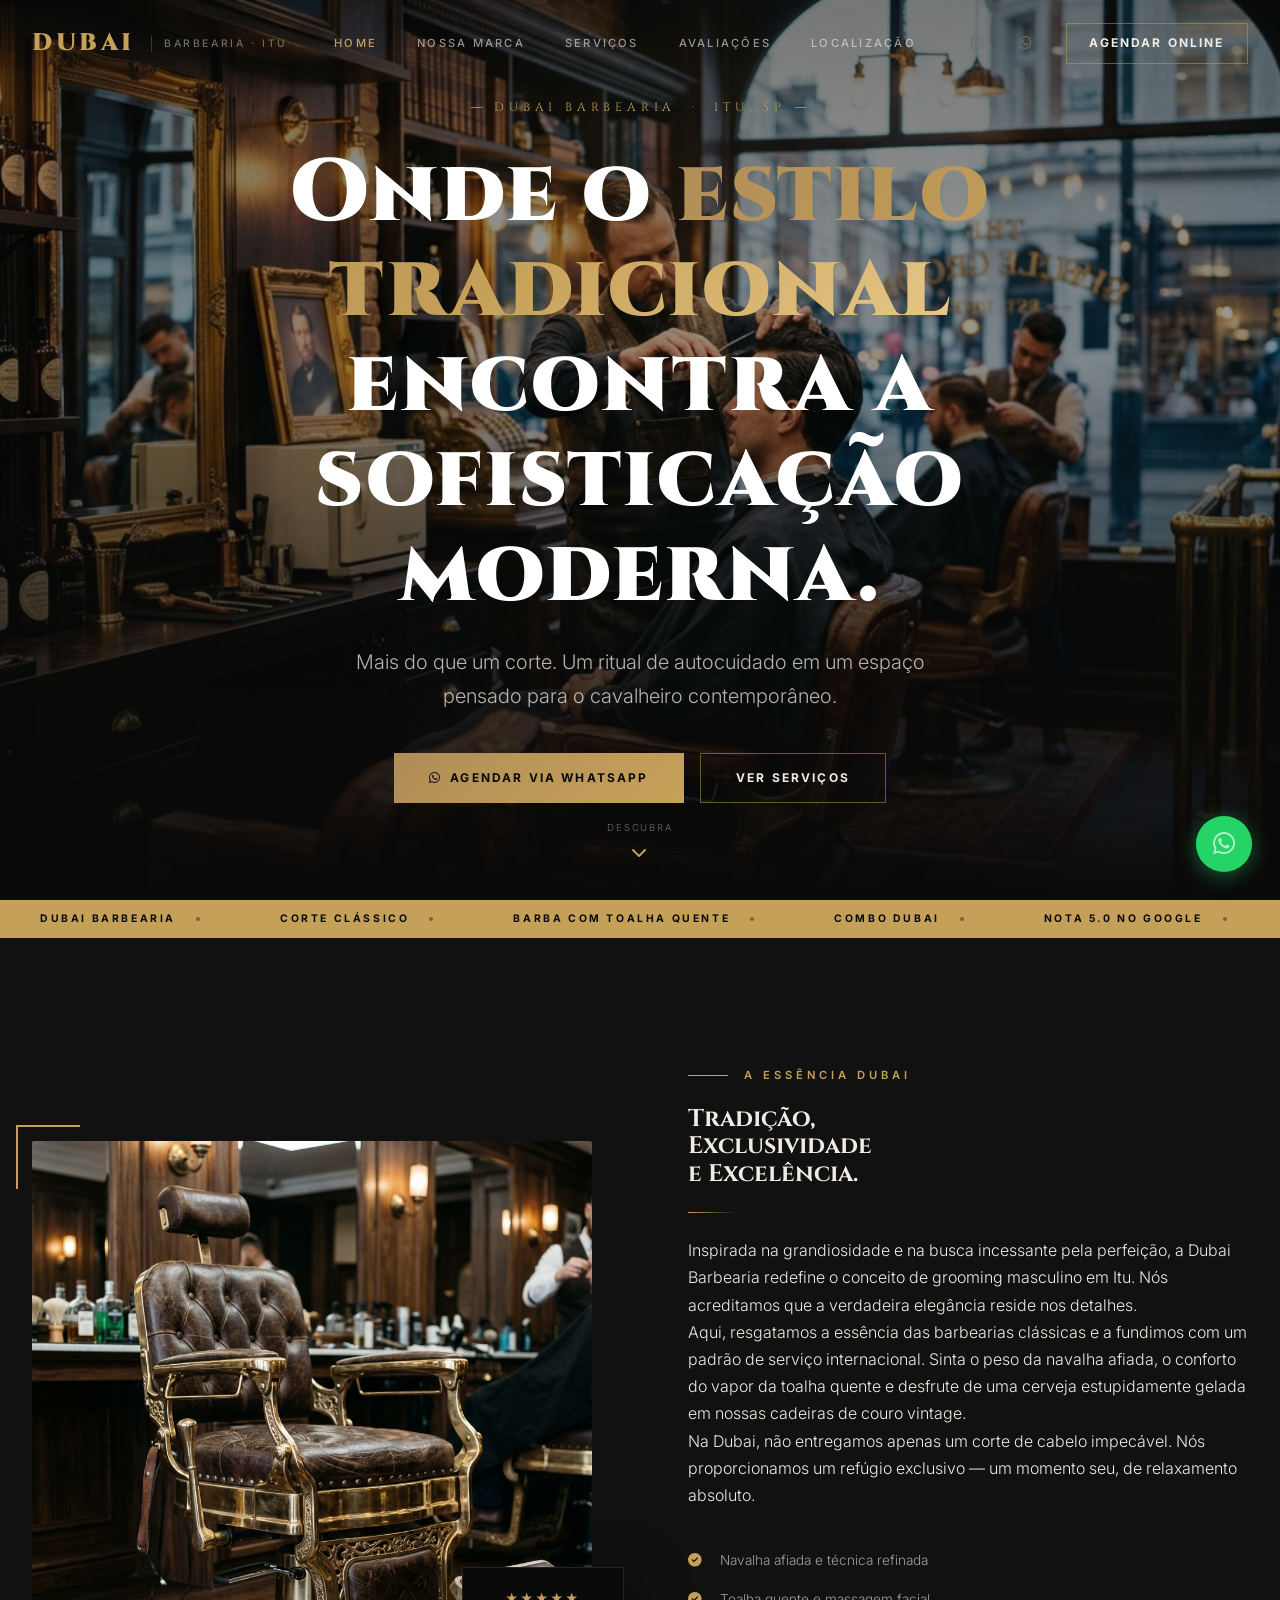
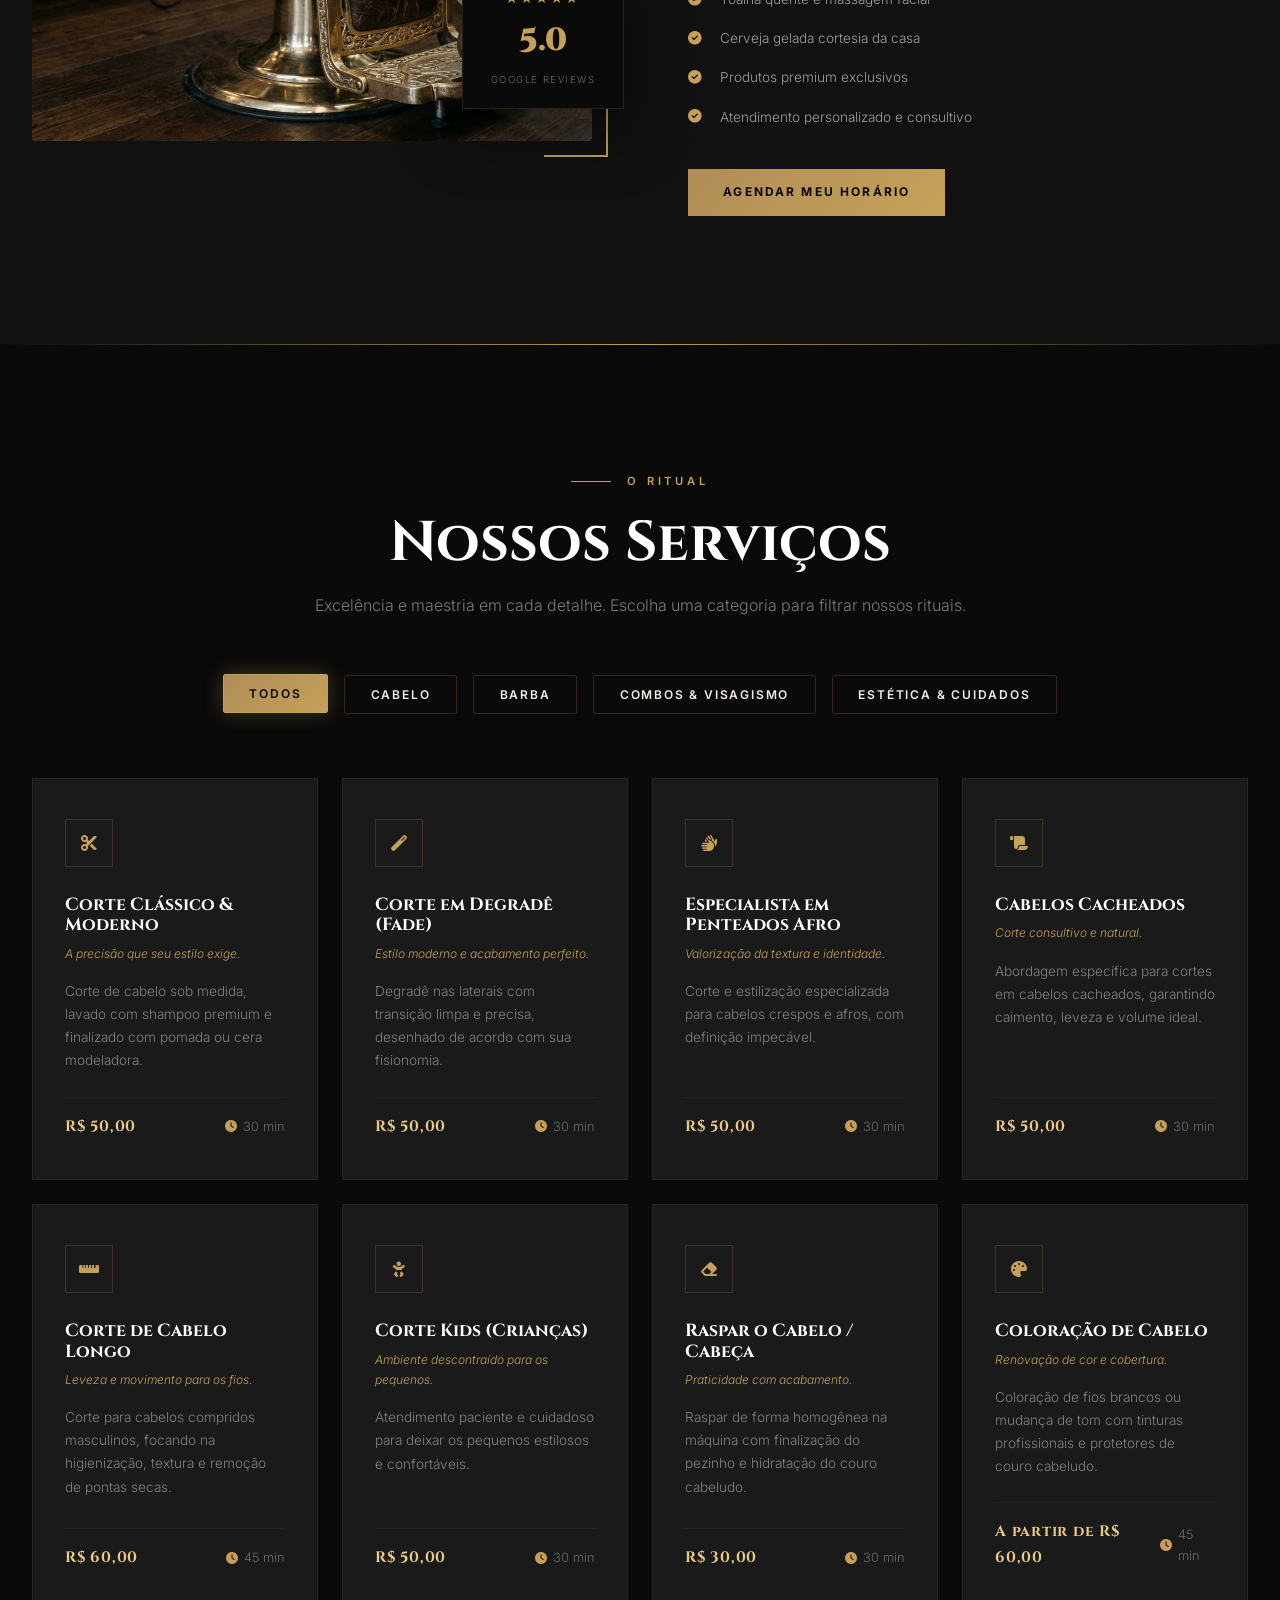
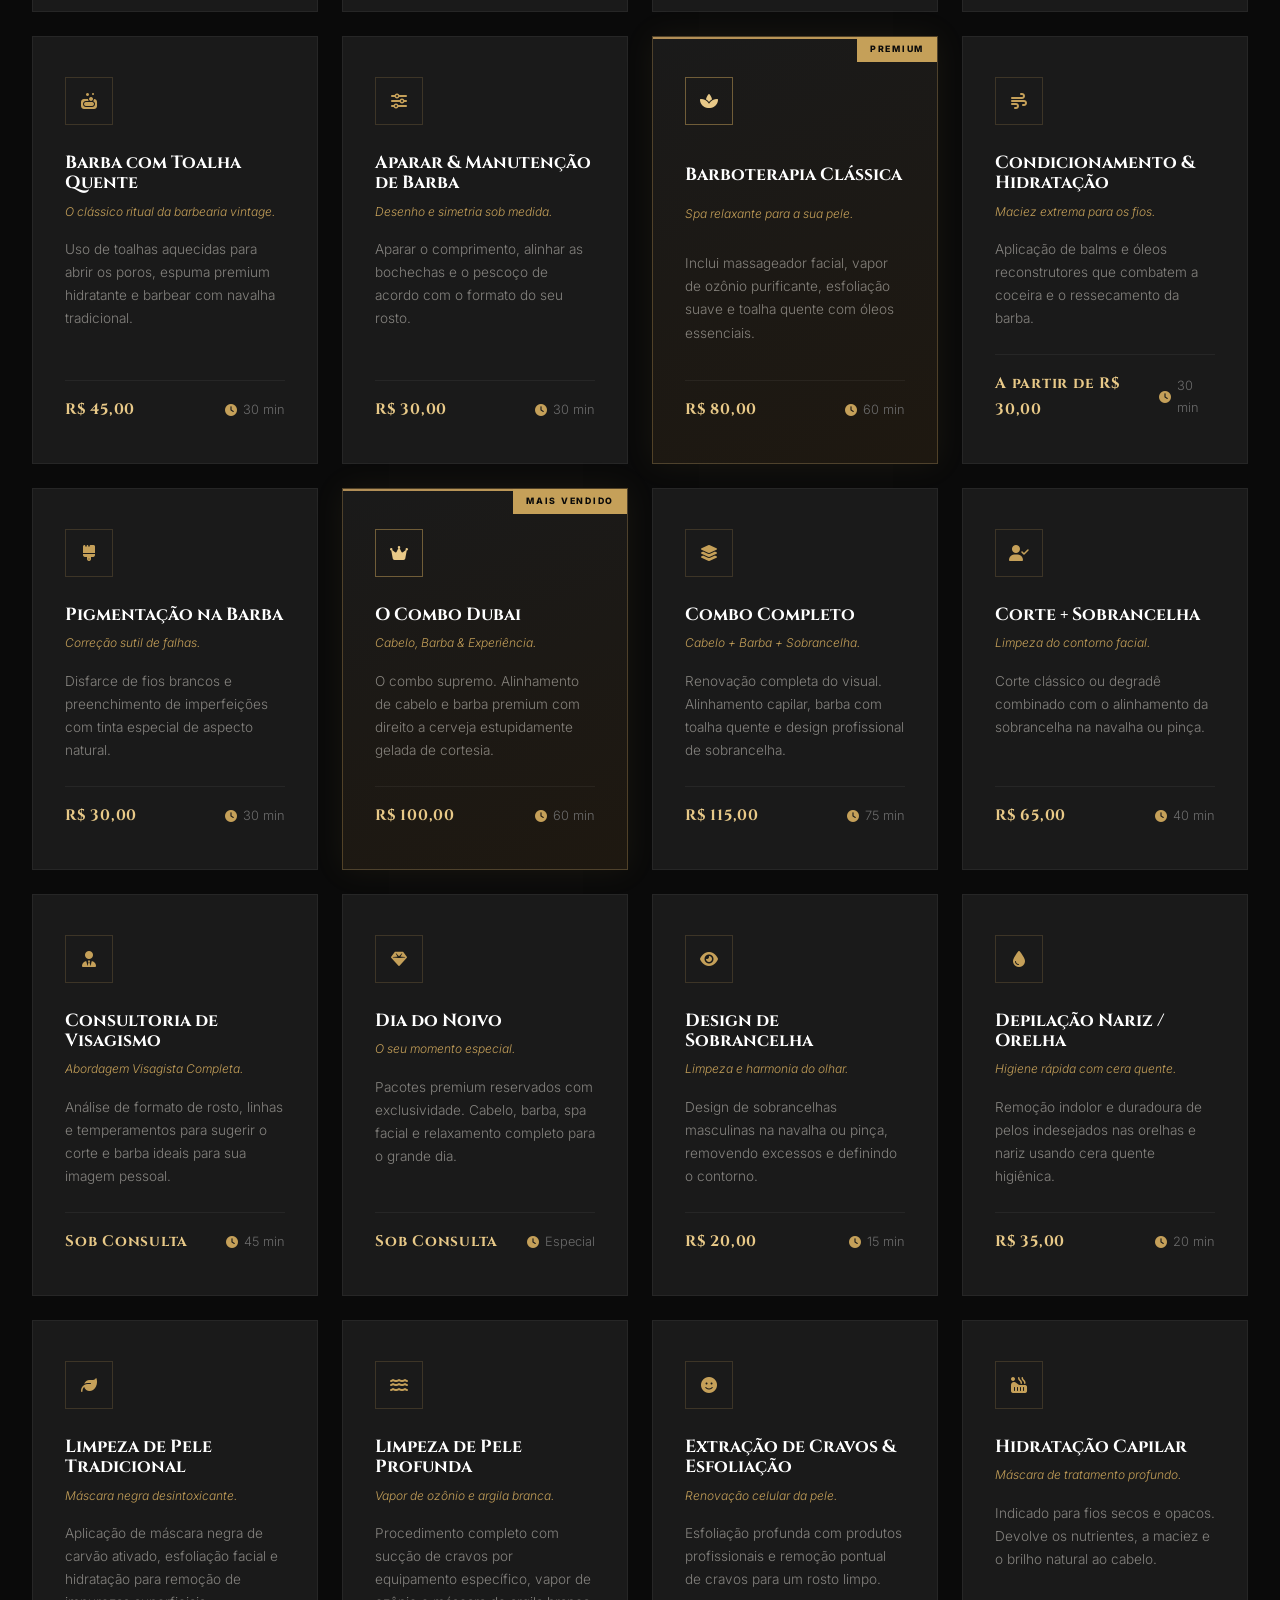
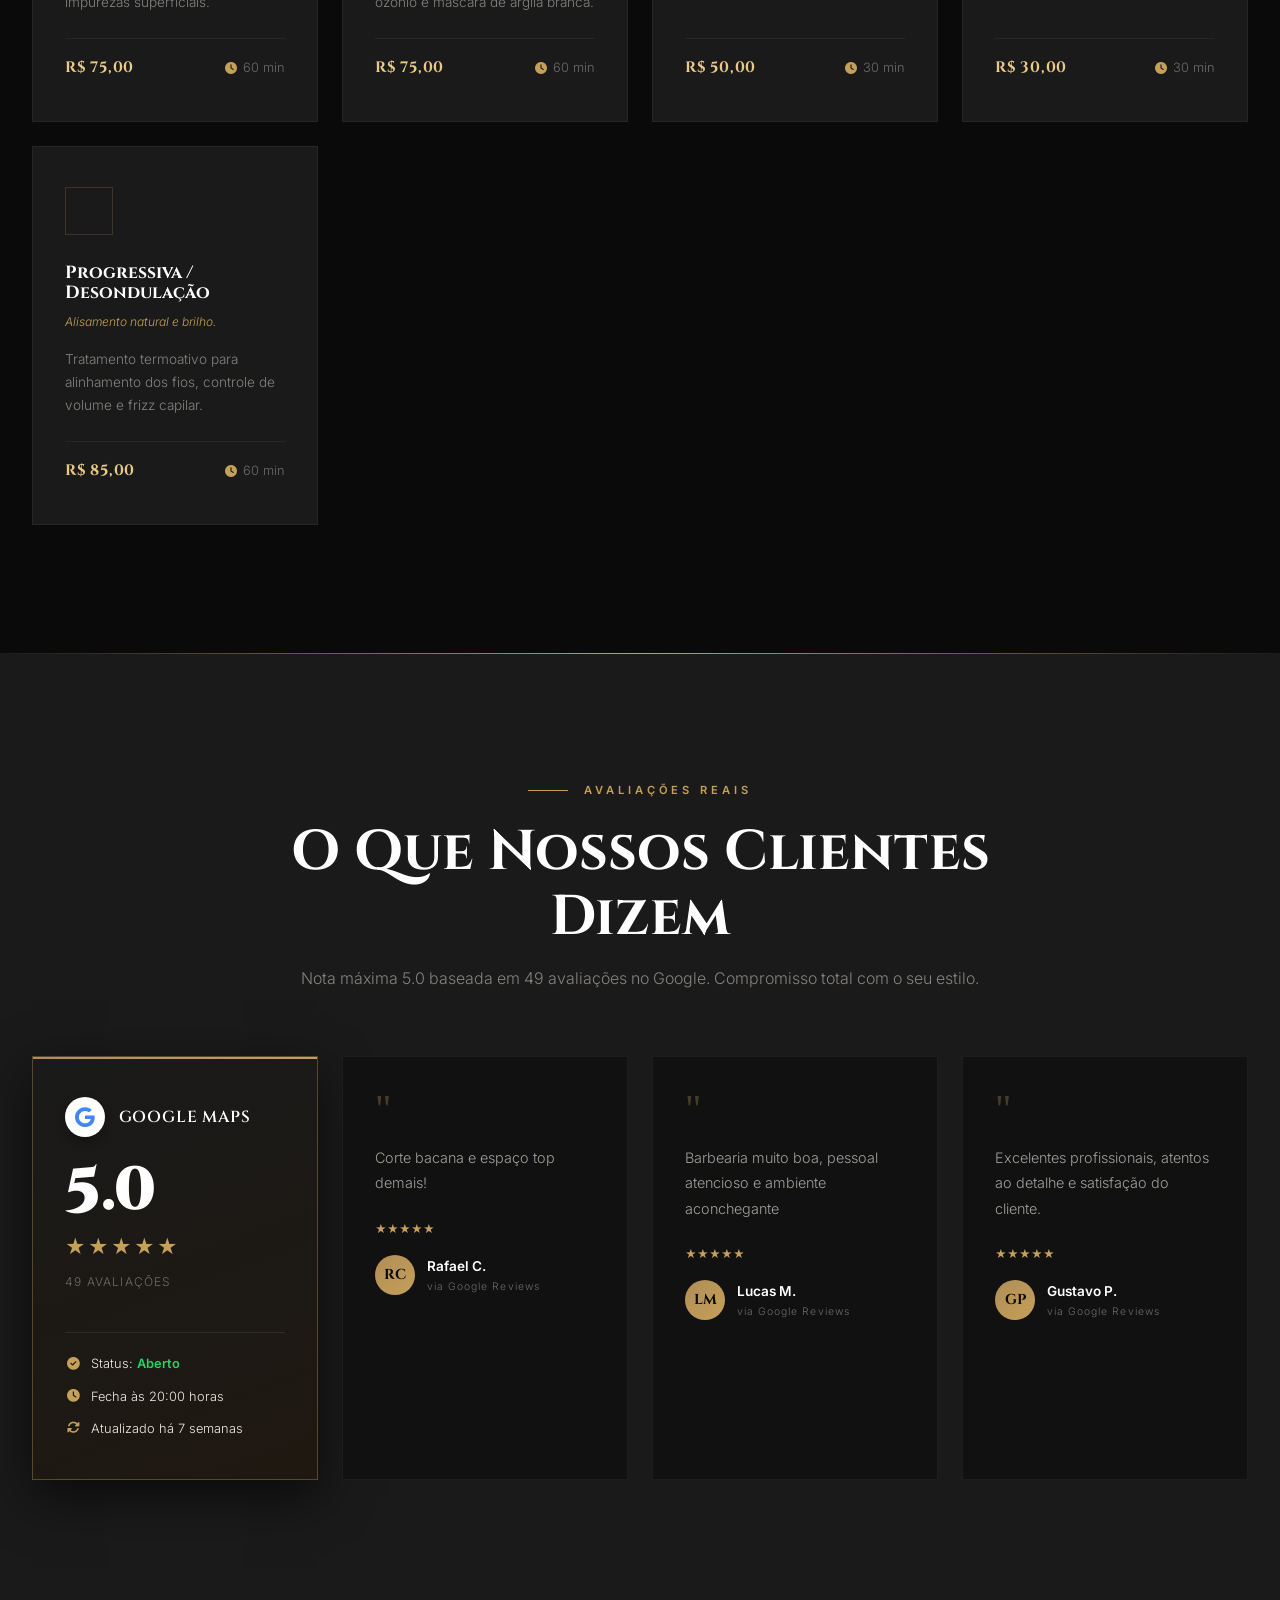
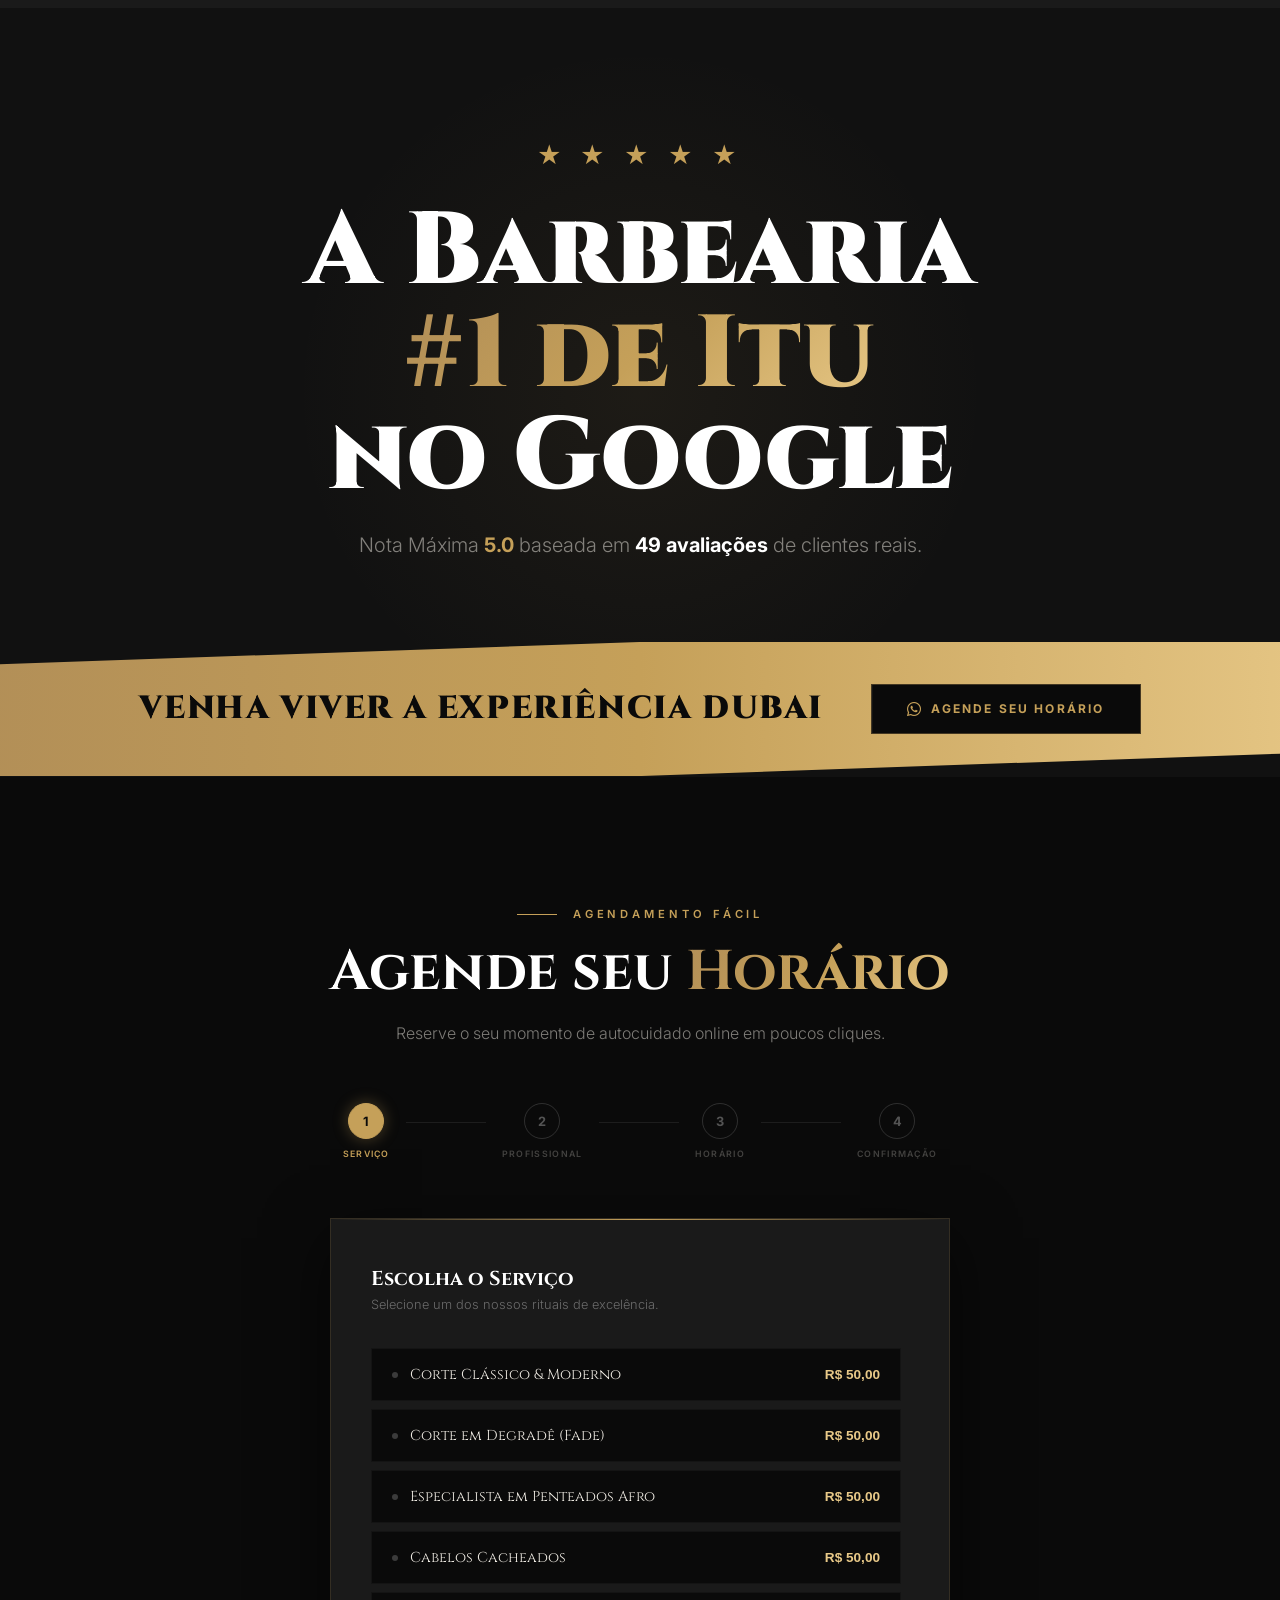
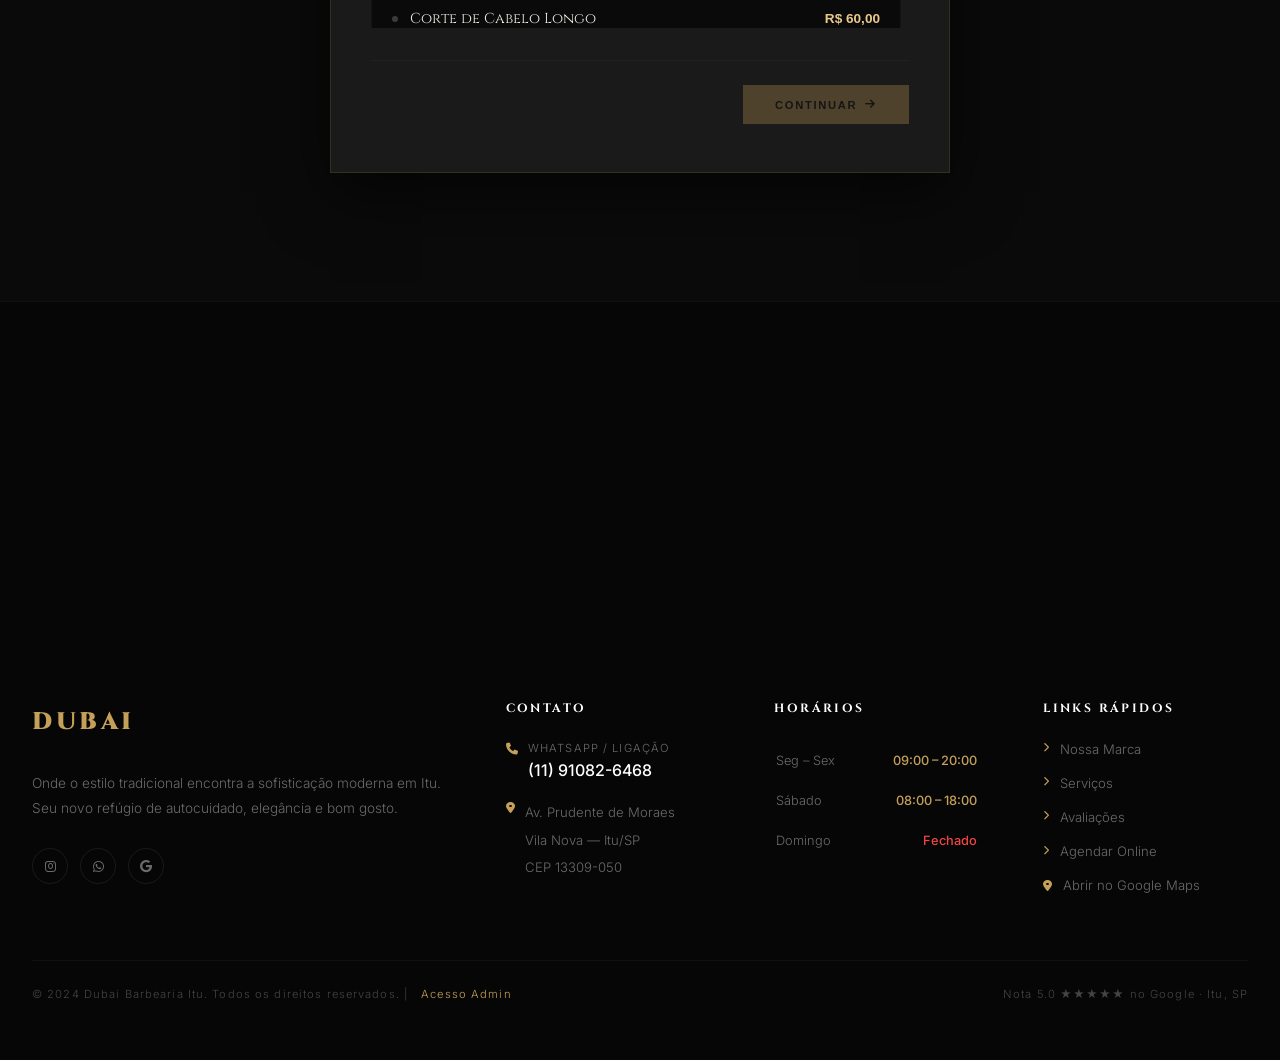
==== commit 6d4e421b: "Primeiro commit do meu site" ====
--- a/index.html
+++ b/index.html
@@ -467,7 +467,7 @@
         }
         .depoimentos-grid {
             display: grid;
-            grid-template-columns: repeat(3, 1fr);
+            grid-template-columns: repeat(4, 1fr);
             gap: 1.5rem; margin-top: 4rem;
         }
         .depoimento-card {
@@ -694,6 +694,7 @@
         ======================================== */
         @media (max-width: 1024px) {
             .services-grid { grid-template-columns: repeat(2, 1fr); }
+            .depoimentos-grid { grid-template-columns: repeat(2, 1fr); }
             .footer-grid { grid-template-columns: 1fr 1fr; }
             .marca-grid { grid-template-columns: 1fr; gap: 4rem; }
             .marca-badge { right: 1rem; }
@@ -709,6 +710,537 @@
             .marca-img-frame { height: 400px; }
             .marca-badge { position: static; margin-top: 1.5rem; }
         }
+
+        /* ── TABS DE FILTRO DE SERVIÇOS ── */
+        .services-tabs {
+            display: flex;
+            justify-content: center;
+            gap: 1rem;
+            margin: 3.5rem auto 1.5rem;
+            flex-wrap: wrap;
+            max-width: 900px;
+        }
+        .tab-btn {
+            background: transparent;
+            border: 1px solid rgba(197, 160, 89, 0.2);
+            color: var(--cream);
+            padding: 0.7rem 1.6rem;
+            font-family: var(--font-sans);
+            font-size: 0.75rem;
+            font-weight: 600;
+            letter-spacing: 0.15em;
+            text-transform: uppercase;
+            cursor: pointer;
+            transition: all 0.3s var(--ease-smooth);
+            border-radius: 2px;
+        }
+        .tab-btn:hover, .tab-btn.active {
+            background: linear-gradient(135deg, var(--bronze), var(--gold));
+            border-color: var(--gold);
+            color: var(--black);
+            box-shadow: 0 0 20px rgba(197, 160, 89, 0.3);
+            transform: translateY(-1px);
+        }
+        
+        .service-card {
+            display: flex;
+            flex-direction: column;
+            justify-content: space-between;
+            height: 100%;
+        }
+        .service-card.hidden {
+            display: none !important;
+        }
+        .service-price-duration {
+            display: flex;
+            justify-content: space-between;
+            align-items: center;
+            margin-top: 1.5rem;
+            padding-top: 1rem;
+            border-top: 1px solid rgba(255,255,255,0.05);
+            font-size: 0.8rem;
+        }
+        .service-price {
+            color: var(--gold-light);
+            font-weight: 700;
+            font-family: var(--font-serif);
+            font-size: 0.95rem;
+            letter-spacing: 0.05em;
+        }
+        .service-duration {
+            color: var(--muted);
+            display: flex;
+            align-items: center;
+            gap: 0.4rem;
+        }
+        .service-duration i {
+            font-size: 0.75rem;
+            color: var(--gold);
+        }
+
+        /* ── GOOGLE WIDGET CARD ── */
+        .google-widget-card {
+            background: linear-gradient(160deg, var(--graphite) 0%, #1e1810 100%);
+            border: 1px solid rgba(197, 160, 89, 0.35);
+            padding: 2.5rem 2rem;
+            position: relative;
+            display: flex;
+            flex-direction: column;
+            justify-content: space-between;
+            box-shadow: 0 16px 48px rgba(0,0,0,0.6);
+            height: 100%;
+        }
+        .google-widget-card::before {
+            content: ''; position: absolute; top: 0; left: 0; right: 0; height: 2px;
+            background: linear-gradient(to right, var(--bronze), var(--gold));
+        }
+        .google-widget-header {
+            display: flex;
+            align-items: center;
+            gap: 0.85rem;
+            margin-bottom: 1.5rem;
+        }
+        .google-widget-icon {
+            width: 2.5rem;
+            height: 2.5rem;
+            background: #fff;
+            border-radius: 50%;
+            display: flex;
+            align-items: center;
+            justify-content: center;
+            color: #4285F4;
+            font-size: 1.3rem;
+            box-shadow: 0 4px 10px rgba(0,0,0,0.3);
+        }
+        .google-widget-title {
+            font-family: var(--font-serif);
+            font-size: 1rem;
+            color: #fff;
+            letter-spacing: 0.05em;
+            text-transform: uppercase;
+            font-weight: 600;
+        }
+        .google-rating-wrapper {
+            display: flex;
+            flex-direction: column;
+            align-items: flex-start;
+            margin: 1rem 0;
+        }
+        .google-rating-number {
+            font-size: 3.8rem;
+            font-weight: 900;
+            line-height: 1;
+            color: #fff;
+            font-family: var(--font-serif);
+        }
+        .google-rating-stars {
+            color: var(--gold);
+            font-size: 1.25rem;
+            letter-spacing: 2px;
+            margin: 0.5rem 0;
+        }
+        .google-rating-count {
+            font-size: 0.75rem;
+            color: var(--muted);
+            text-transform: uppercase;
+            letter-spacing: 0.1em;
+        }
+        .google-widget-status {
+            margin-top: 1.5rem;
+            border-top: 1px solid rgba(255,255,255,0.08);
+            padding-top: 1.25rem;
+            display: flex;
+            flex-direction: column;
+            gap: 0.65rem;
+            font-size: 0.8rem;
+        }
+        .google-status-row {
+            display: flex;
+            align-items: center;
+            gap: 0.65rem;
+            color: var(--cream);
+        }
+        .google-status-row i {
+            color: var(--gold);
+            width: 1rem;
+            text-align: center;
+        }
+        .google-status-badge {
+            color: #25d366;
+            font-weight: 600;
+        }
+
+        /* ── AGENDAMENTO WIZARD ── */
+        #booking {
+            position: relative;
+            background: #0b0b0d;
+            border-top: 1px solid var(--border);
+            padding: 8rem 0;
+            overflow: hidden;
+        }
+        .booking-glow {
+            position: absolute; top: 0; left: 50%;
+            transform: translateX(-50%);
+            width: 700px; height: 350px;
+            background: radial-gradient(circle, rgba(197,160,89,0.06) 0%, transparent 75%);
+            pointer-events: none;
+        }
+        .booking-inner {
+            max-width: 860px; margin: 0 auto; padding: 0 1.5rem;
+            position: relative; z-index: 2;
+        }
+        
+        /* Indicators */
+        .step-indicators {
+            display: flex; justify-content: center; align-items: center;
+            margin-bottom: 3.5rem; gap: 0.5rem;
+        }
+        .step-indicator {
+            display: flex; flex-direction: column; align-items: center;
+            position: relative;
+        }
+        .step-circle {
+            width: 2.25rem; height: 2.25rem;
+            border: 1px solid rgba(255,255,255,0.15);
+            background: transparent; color: rgba(255,255,255,0.3);
+            display: flex; align-items: center; justify-content: center;
+            font-size: 0.8rem; font-weight: 700;
+            transition: all 0.3s ease;
+            border-radius: 50%;
+        }
+        .step-indicator.active .step-circle {
+            border-color: var(--gold);
+            background: var(--gold);
+            color: var(--black);
+            box-shadow: 0 0 15px rgba(197,160,89,0.35);
+        }
+        .step-indicator.completed .step-circle {
+            border-color: var(--gold);
+            background: rgba(197,160,89,0.15);
+            color: var(--gold);
+        }
+        .step-label {
+            font-size: 0.55rem; font-weight: 600;
+            letter-spacing: 0.15em; text-transform: uppercase;
+            margin-top: 0.5rem; color: rgba(240,236,228,0.25);
+            transition: color 0.3s ease;
+        }
+        .step-indicator.active .step-label { color: var(--gold); }
+        .step-indicator.completed .step-label { color: rgba(197,160,89,0.7); }
+        
+        .step-line {
+            width: 5rem; height: 1px;
+            background: rgba(255,255,255,0.08);
+            margin: 0 0.5rem;
+            margin-top: -1.25rem;
+            transition: background 0.5s ease;
+        }
+        .step-indicator.completed + .step-line {
+            background: rgba(197,160,89,0.4);
+        }
+
+        @media (max-width: 576px) {
+            .step-line { width: 2.5rem; }
+            .step-label { display: none; }
+        }
+
+        /* Booking Card/Panel */
+        .booking-panel {
+            background: var(--graphite);
+            border: 1px solid var(--border);
+            box-shadow: 0 20px 60px rgba(0,0,0,0.6);
+            position: relative;
+            min-height: 420px;
+            display: flex;
+            flex-direction: column;
+        }
+        .booking-panel::before {
+            content: ''; position: absolute; top: 0; left: 0; right: 0; height: 1px;
+            background: linear-gradient(90deg, transparent, var(--gold), transparent);
+        }
+        .booking-panel-body {
+            padding: 3rem 2.5rem;
+            flex-grow: 1;
+        }
+        @media (max-width: 576px) {
+            .booking-panel-body { padding: 2rem 1.25rem; }
+        }
+
+        .booking-step-content {
+            display: none;
+        }
+        .booking-step-content.active {
+            display: block;
+            animation: fadeUp 0.4s var(--ease-smooth) forwards;
+        }
+
+        .booking-step-title {
+            font-size: 1.25rem; color: #fff; margin-bottom: 0.25rem; font-family: var(--font-serif);
+        }
+        .booking-step-sub {
+            font-size: 0.8rem; color: var(--muted); margin-bottom: 2rem;
+        }
+
+        /* Selection Lists */
+        .booking-list {
+            display: flex; flex-direction: column; gap: 0.5rem;
+            max-height: 280px; overflow-y: auto;
+            padding-right: 0.5rem;
+            margin-bottom: 2rem;
+        }
+        .booking-list::-webkit-scrollbar { width: 3px; }
+        .booking-list::-webkit-scrollbar-thumb { background: rgba(197,160,89,0.2); }
+        
+        .booking-item-btn {
+            width: 100%; text-align: left;
+            background: var(--black);
+            border: 1px solid rgba(255,255,255,0.04);
+            padding: 1rem 1.25rem;
+            display: flex; justify-content: space-between; align-items: center;
+            cursor: pointer;
+            transition: all 0.25s ease;
+            color: var(--cream);
+        }
+        .booking-item-btn:hover {
+            border-color: rgba(197,160,89,0.25);
+            background: rgba(197,160,89,0.03);
+        }
+        .booking-item-btn.selected {
+            border-color: rgba(197,160,89,0.6);
+            background: rgba(197,160,89,0.08);
+        }
+        .booking-item-name {
+            display: flex; align-items: center; gap: 0.75rem;
+            font-family: var(--font-serif); font-size: 0.9rem;
+        }
+        .booking-item-dot {
+            width: 6px; height: 6px; border-radius: 50%;
+            background: rgba(255,255,255,0.2);
+            transition: background 0.25s;
+        }
+        .booking-item-btn.selected .booking-item-dot {
+            background: var(--gold);
+        }
+        .booking-item-price {
+            font-size: 0.85rem; font-weight: 600; color: var(--gold-light);
+        }
+
+        /* Professionals Grid */
+        .professionals-grid {
+            display: grid;
+            grid-template-columns: repeat(auto-fit, minmax(200px, 1fr));
+            gap: 0.75rem; margin-bottom: 2rem;
+        }
+        .professional-card {
+            background: var(--black);
+            border: 1px solid rgba(255,255,255,0.04);
+            padding: 1.25rem;
+            cursor: pointer;
+            transition: all 0.3s ease;
+            text-align: left;
+        }
+        .professional-card:hover {
+            border-color: rgba(197,160,89,0.25);
+            background: rgba(197,160,89,0.03);
+        }
+        .professional-card.selected {
+            border-color: rgba(197,160,89,0.6);
+            background: rgba(197,160,89,0.08);
+        }
+        .professional-card-icon {
+            width: 2rem; height: 2rem;
+            border: 1px solid rgba(255,255,255,0.08);
+            display: flex; align-items: center; justify-content: center;
+            color: rgba(255,255,255,0.25);
+            margin-bottom: 0.85rem;
+            transition: all 0.3s;
+        }
+        .professional-card.selected .professional-card-icon {
+            border-color: rgba(197,160,89,0.5);
+            background: rgba(197,160,89,0.15);
+            color: var(--gold);
+        }
+        .professional-name {
+            font-family: var(--font-serif); font-size: 0.95rem; color: #fff;
+            transition: color 0.3s;
+        }
+        .professional-card.selected .professional-name { color: var(--gold-light); }
+        .professional-role {
+            font-size: 0.7rem; color: var(--muted); margin-top: 0.15rem;
+        }
+
+        /* Date / Time Pickers */
+        .dates-scroll {
+            display: flex; gap: 0.5rem; overflow-x: auto;
+            padding-bottom: 0.75rem; margin-bottom: 1.5rem;
+        }
+        .dates-scroll::-webkit-scrollbar { height: 3px; }
+        .dates-scroll::-webkit-scrollbar-thumb { background: rgba(197,160,89,0.2); }
+        
+        .date-btn {
+            flex-shrink: 0; width: 4.5rem;
+            background: var(--black);
+            border: 1px solid rgba(255,255,255,0.04);
+            display: flex; flex-direction: column; align-items: center;
+            cursor: pointer; transition: all 0.3s ease;
+            padding: 0.85rem 0;
+            color: var(--muted);
+        }
+        .date-btn:hover { border-color: rgba(197,160,89,0.25); color: #fff; }
+        .date-btn.selected {
+            border-color: rgba(197,160,89,0.6);
+            background: rgba(197,160,89,0.1);
+            color: #fff;
+        }
+        .date-btn-week { font-size: 0.6rem; text-transform: uppercase; letter-spacing: 0.08em; }
+        .date-btn-num { font-family: var(--font-serif); font-size: 1.5rem; line-height: 1.1; margin: 0.2rem 0; }
+        .date-btn.selected .date-btn-num { color: var(--gold); }
+        .date-btn-month { font-size: 0.6rem; text-transform: uppercase; }
+
+        .time-slots-grid {
+            display: grid;
+            grid-template-columns: repeat(auto-fill, minmax(70px, 1fr));
+            gap: 0.5rem;
+            max-height: 160px; overflow-y: auto;
+            padding-right: 0.25rem;
+            margin-bottom: 2rem;
+        }
+        .time-slots-grid::-webkit-scrollbar { width: 3px; }
+        .time-slots-grid::-webkit-scrollbar-thumb { background: rgba(197,160,89,0.15); }
+        
+        .time-slot-btn {
+            padding: 0.6rem 0;
+            background: var(--black);
+            border: 1px solid rgba(255,255,255,0.04);
+            color: var(--muted);
+            font-size: 0.75rem; font-weight: 500; text-align: center;
+            cursor: pointer; transition: all 0.2s;
+        }
+        .time-slot-btn:hover:not(:disabled) { border-color: rgba(197,160,89,0.3); color: #fff; }
+        .time-slot-btn.selected {
+            border-color: rgba(197,160,89,0.6);
+            background: rgba(197,160,89,0.1);
+            color: var(--gold);
+        }
+        .time-slot-btn:disabled {
+            opacity: 0.15; cursor: not-allowed; text-decoration: line-through;
+            border-color: transparent;
+        }
+
+        /* Summary / Form */
+        .booking-summary-box {
+            border: 1px solid rgba(197,160,89,0.15);
+            background: rgba(197,160,89,0.03);
+            padding: 1.25rem 1.5rem;
+            margin-bottom: 1.5rem;
+        }
+        .summary-title {
+            display: flex; align-items: center; gap: 0.5rem;
+            font-size: 0.65rem; font-weight: 600; text-transform: uppercase;
+            letter-spacing: 0.15em; color: var(--gold);
+            margin-bottom: 1rem;
+        }
+        .summary-grid {
+            display: grid; grid-template-columns: repeat(2, 1fr);
+            gap: 1rem;
+        }
+        .summary-item-label { font-size: 0.55rem; text-transform: uppercase; letter-spacing: 0.08em; color: var(--muted); }
+        .summary-item-val { font-family: var(--font-serif); font-size: 0.85rem; color: #fff; margin-top: 0.15rem; }
+        .summary-item-val.highlight { color: var(--gold-light); }
+
+        .booking-form {
+            display: flex; flex-direction: column; gap: 1.25rem;
+            margin-bottom: 2rem;
+        }
+        .form-group { display: flex; flex-direction: column; }
+        .form-label {
+            font-size: 0.6rem; text-transform: uppercase; letter-spacing: 0.2em;
+            color: var(--muted); margin-bottom: 0.5rem;
+        }
+        .form-input {
+            background: var(--black);
+            border: 1px solid rgba(255,255,255,0.08);
+            color: #fff; padding: 0.85rem 1rem;
+            font-size: 0.85rem; font-family: var(--font-sans);
+            transition: border-color 0.25s;
+        }
+        .form-input:focus { outline: none; border-color: rgba(197,160,89,0.5); }
+        .form-input::placeholder { color: rgba(255,255,255,0.15); }
+
+        /* Navigation buttons */
+        .booking-nav {
+            display: flex; justify-content: space-between; align-items: center;
+            border-top: 1px solid rgba(255,255,255,0.04);
+            padding-top: 1.5rem;
+            margin-top: auto;
+        }
+        .booking-back-btn {
+            background: transparent; border: none;
+            color: var(--muted); font-size: 0.7rem; font-weight: 600;
+            text-transform: uppercase; letter-spacing: 0.15em;
+            display: flex; align-items: center; gap: 0.5rem;
+            cursor: pointer; transition: color 0.25s;
+        }
+        .booking-back-btn:hover { color: #fff; }
+        .booking-next-btn {
+            background: var(--gold); border: none;
+            color: var(--black); font-size: 0.7rem; font-weight: 700;
+            text-transform: uppercase; letter-spacing: 0.15em;
+            padding: 0.85rem 2rem;
+            display: inline-flex; align-items: center; gap: 0.5rem;
+            cursor: pointer; transition: all 0.3s;
+        }
+        .booking-next-btn:hover:not(:disabled) {
+            background: var(--gold-light);
+            box-shadow: 0 0 15px rgba(197,160,89,0.3);
+        }
+        .booking-next-btn:disabled {
+            opacity: 0.3; cursor: not-allowed;
+        }
+
+        /* Success screen */
+        .booking-success-box {
+            display: flex; flex-direction: column; align-items: center;
+            text-align: center; padding: 2rem 0;
+            animation: zoomIn 0.5s ease forwards;
+        }
+        .success-icon-wrap {
+            position: relative; margin-bottom: 2rem;
+        }
+        .success-icon-border {
+            width: 5rem; height: 5rem;
+            border: 1px solid rgba(197,160,89,0.25);
+            display: flex; align-items: center; justify-content: center;
+        }
+        .success-icon-bg {
+            width: 3.5rem; height: 3.5rem;
+            background: rgba(197,160,89,0.08);
+            border: 1px solid rgba(197,160,89,0.4);
+            display: flex; align-items: center; justify-content: center;
+            color: var(--gold); font-size: 1.25rem;
+        }
+        .success-corner-tl, .success-corner-tr, .success-corner-bl, .success-corner-br {
+            position: absolute; width: 0.75rem; height: 0.75rem;
+            border-color: var(--gold); border-style: solid;
+        }
+        .success-corner-tl { top: -0.4rem; left: -0.4rem; border-width: 1px 0 0 1px; }
+        .success-corner-tr { top: -0.4rem; right: -0.4rem; border-width: 1px 1px 0 0; }
+        .success-corner-bl { bottom: -0.4rem; left: -0.4rem; border-width: 0 0 1px 1px; }
+        .success-corner-br { bottom: -0.4rem; right: -0.4rem; border-width: 0 1px 1px 0; }
+
+        .success-title { font-size: 1.75rem; color: #fff; margin-bottom: 0.25rem; font-family: var(--font-serif); }
+        .success-sub { font-size: 0.75rem; color: var(--gold); font-weight: 600; text-transform: uppercase; letter-spacing: 0.2em; margin-bottom: 1.5rem; }
+        .success-desc { font-size: 0.9rem; color: var(--muted); max-width: 320px; line-height: 1.6; margin-bottom: 2rem; }
+        .success-desc strong { color: #fff; }
+        .success-desc .highlight { color: var(--gold-light); }
+        .success-btn {
+            background: transparent; border: none;
+            color: var(--muted); font-size: 0.7rem; font-weight: 600;
+            text-transform: uppercase; letter-spacing: 0.15em;
+            cursor: pointer; transition: color 0.25s;
+            border-bottom: 1px solid transparent;
+        }
+        .success-btn:hover { color: var(--gold-light); border-bottom-color: var(--gold-light); }
     </style>
 </head>
 <body>
@@ -868,45 +1400,346 @@
             <div class="section-label" style="justify-content:center">O Ritual</div>
             <h2 style="font-size:clamp(2rem,5vw,3.5rem); color:#fff; margin-bottom:1rem">Nossos Serviços</h2>
             <p style="color:rgba(240,236,228,0.5); font-size:1rem">
-                Excelência em cada detalhe. Cada atendimento é um ritual personalizado de renovação.
+                Excelência e maestria em cada detalhe. Escolha uma categoria para filtrar nossos rituais.
             </p>
         </div>
 
+        <!-- Filtros por Categoria -->
+        <div class="services-tabs reveal">
+            <button class="tab-btn active" data-category="todos">Todos</button>
+            <button class="tab-btn" data-category="cabelo">Cabelo</button>
+            <button class="tab-btn" data-category="barba">Barba</button>
+            <button class="tab-btn" data-category="combos">Combos &amp; Visagismo</button>
+            <button class="tab-btn" data-category="cuidados">Estética &amp; Cuidados</button>
+        </div>
+
         <div class="services-grid">
 
-            <!-- Serviço 1 -->
-            <div class="service-card reveal" style="transition-delay:0.1s">
-                <div class="service-icon-wrap"><i class="fas fa-cut"></i></div>
-                <h3>Corte Clássico &amp; Moderno</h3>
-                <p class="tagline">A precisão que o seu estilo exige.</p>
-                <p>Atendimento consultivo, lavagem relaxante, corte impecável e finalização com produtos premium selecionados para o seu tipo de cabelo.</p>
-            </div>
-
-            <!-- Serviço 2 -->
-            <div class="service-card reveal" style="transition-delay:0.2s">
-                <div class="service-icon-wrap"><i class="fas fa-spa"></i></div>
+            <!-- CATEGORIA: CABELO -->
+            <div class="service-card reveal" data-category="cabelo" style="transition-delay:0.1s">
+                <div>
+                    <div class="service-icon-wrap"><i class="fas fa-cut"></i></div>
+                    <h3>Corte Clássico &amp; Moderno</h3>
+                    <p class="tagline">A precisão que seu estilo exige.</p>
+                    <p>Corte de cabelo sob medida, lavado com shampoo premium e finalizado com pomada ou cera modeladora.</p>
+                </div>
+                <div class="service-price-duration">
+                    <span class="service-price">R$ 50,00</span>
+                    <span class="service-duration"><i class="fas fa-clock"></i> 30 min</span>
+                </div>
+            </div>
+
+            <div class="service-card reveal" data-category="cabelo" style="transition-delay:0.2s">
+                <div>
+                    <div class="service-icon-wrap"><i class="fas fa-magic"></i></div>
+                    <h3>Corte em Degradê (Fade)</h3>
+                    <p class="tagline">Estilo moderno e acabamento perfeito.</p>
+                    <p>Degradê nas laterais com transição limpa e precisa, desenhado de acordo com sua fisionomia.</p>
+                </div>
+                <div class="service-price-duration">
+                    <span class="service-price">R$ 50,00</span>
+                    <span class="service-duration"><i class="fas fa-clock"></i> 30 min</span>
+                </div>
+            </div>
+
+            <div class="service-card reveal" data-category="cabelo" style="transition-delay:0.3s">
+                <div>
+                    <div class="service-icon-wrap"><i class="fas fa-hands"></i></div>
+                    <h3>Especialista em Penteados Afro</h3>
+                    <p class="tagline">Valorização da textura e identidade.</p>
+                    <p>Corte e estilização especializada para cabelos crespos e afros, com definição impecável.</p>
+                </div>
+                <div class="service-price-duration">
+                    <span class="service-price">R$ 50,00</span>
+                    <span class="service-duration"><i class="fas fa-clock"></i> 30 min</span>
+                </div>
+            </div>
+
+            <div class="service-card reveal" data-category="cabelo" style="transition-delay:0.4s">
+                <div>
+                    <div class="service-icon-wrap"><i class="fas fa-scroll"></i></div>
+                    <h3>Cabelos Cacheados</h3>
+                    <p class="tagline">Corte consultivo e natural.</p>
+                    <p>Abordagem específica para cortes em cabelos cacheados, garantindo caimento, leveza e volume ideal.</p>
+                </div>
+                <div class="service-price-duration">
+                    <span class="service-price">R$ 50,00</span>
+                    <span class="service-duration"><i class="fas fa-clock"></i> 30 min</span>
+                </div>
+            </div>
+
+            <div class="service-card reveal" data-category="cabelo" style="transition-delay:0.1s">
+                <div>
+                    <div class="service-icon-wrap"><i class="fas fa-ruler-horizontal"></i></div>
+                    <h3>Corte de Cabelo Longo</h3>
+                    <p class="tagline">Leveza e movimento para os fios.</p>
+                    <p>Corte para cabelos compridos masculinos, focando na higienização, textura e remoção de pontas secas.</p>
+                </div>
+                <div class="service-price-duration">
+                    <span class="service-price">R$ 60,00</span>
+                    <span class="service-duration"><i class="fas fa-clock"></i> 45 min</span>
+                </div>
+            </div>
+
+            <div class="service-card reveal" data-category="cabelo" style="transition-delay:0.2s">
+                <div>
+                    <div class="service-icon-wrap"><i class="fas fa-baby"></i></div>
+                    <h3>Corte Kids (Crianças)</h3>
+                    <p class="tagline">Ambiente descontraído para os pequenos.</p>
+                    <p>Atendimento paciente e cuidadoso para deixar os pequenos estilosos e confortáveis.</p>
+                </div>
+                <div class="service-price-duration">
+                    <span class="service-price">R$ 50,00</span>
+                    <span class="service-duration"><i class="fas fa-clock"></i> 30 min</span>
+                </div>
+            </div>
+
+            <div class="service-card reveal" data-category="cabelo" style="transition-delay:0.3s">
+                <div>
+                    <div class="service-icon-wrap"><i class="fas fa-eraser"></i></div>
+                    <h3>Raspar o Cabelo / Cabeça</h3>
+                    <p class="tagline">Praticidade com acabamento.</p>
+                    <p>Raspar de forma homogênea na máquina com finalização do pezinho e hidratação do couro cabeludo.</p>
+                </div>
+                <div class="service-price-duration">
+                    <span class="service-price">R$ 30,00</span>
+                    <span class="service-duration"><i class="fas fa-clock"></i> 30 min</span>
+                </div>
+            </div>
+
+            <div class="service-card reveal" data-category="cabelo" style="transition-delay:0.4s">
+                <div>
+                    <div class="service-icon-wrap"><i class="fas fa-palette"></i></div>
+                    <h3>Coloração de Cabelo</h3>
+                    <p class="tagline">Renovação de cor e cobertura.</p>
+                    <p>Coloração de fios brancos ou mudança de tom com tinturas profissionais e protetores de couro cabeludo.</p>
+                </div>
+                <div class="service-price-duration">
+                    <span class="service-price">A partir de R$ 60,00</span>
+                    <span class="service-duration"><i class="fas fa-clock"></i> 45 min</span>
+                </div>
+            </div>
+
+            <!-- CATEGORIA: BARBA -->
+            <div class="service-card reveal" data-category="barba" style="transition-delay:0.1s">
+                <div>
+                    <div class="service-icon-wrap"><i class="fas fa-soap"></i></div>
+                    <h3>Barba com Toalha Quente</h3>
+                    <p class="tagline">O clássico ritual da barbearia vintage.</p>
+                    <p>Uso de toalhas aquecidas para abrir os poros, espuma premium hidratante e barbear com navalha tradicional.</p>
+                </div>
+                <div class="service-price-duration">
+                    <span class="service-price">R$ 45,00</span>
+                    <span class="service-duration"><i class="fas fa-clock"></i> 30 min</span>
+                </div>
+            </div>
+
+            <div class="service-card reveal" data-category="barba" style="transition-delay:0.2s">
+                <div>
+                    <div class="service-icon-wrap"><i class="fas fa-sliders-h"></i></div>
+                    <h3>Aparar &amp; Manutenção de Barba</h3>
+                    <p class="tagline">Desenho e simetria sob medida.</p>
+                    <p>Aparar o comprimento, alinhar as bochechas e o pescoço de acordo com o formato do seu rosto.</p>
+                </div>
+                <div class="service-price-duration">
+                    <span class="service-price">R$ 30,00</span>
+                    <span class="service-duration"><i class="fas fa-clock"></i> 30 min</span>
+                </div>
+            </div>
+
+            <div class="service-card featured reveal" data-category="barba" style="transition-delay:0.3s">
+                <span class="service-badge">Premium</span>
+                <div class="service-icon-wrap" style="border-color:rgba(197,160,89,0.5)"><i class="fas fa-spa" style="color:var(--gold-light)"></i></div>
                 <h3>Barboterapia Clássica</h3>
-                <p class="tagline">O ritual da toalha quente e navalha.</p>
-                <p>Tratamento profundo com toalha aquecida, massagem facial revigorante e o deslizar suave e preciso da navalha tradicional afiada.</p>
-            </div>
-
-            <!-- Serviço 3 (DESTAQUE) -->
-            <div class="service-card featured reveal" style="transition-delay:0.3s">
-                <span class="service-badge">Assinatura</span>
-                <div class="service-icon-wrap" style="border-color:rgba(197,160,89,0.5)">
-                    <i class="fas fa-crown" style="color:var(--gold-light)"></i>
-                </div>
+                <p class="tagline">Spa relaxante para a sua pele.</p>
+                <p>Inclui massageador facial, vapor de ozônio purificante, esfoliação suave e toalha quente com óleos essenciais.</p>
+                <div class="service-price-duration">
+                    <span class="service-price">R$ 80,00</span>
+                    <span class="service-duration"><i class="fas fa-clock"></i> 60 min</span>
+                </div>
+            </div>
+
+            <div class="service-card reveal" data-category="barba" style="transition-delay:0.4s">
+                <div>
+                    <div class="service-icon-wrap"><i class="fas fa-wind"></i></div>
+                    <h3>Condicionamento &amp; Hidratação</h3>
+                    <p class="tagline">Maciez extrema para os fios.</p>
+                    <p>Aplicação de balms e óleos reconstrutores que combatem a coceira e o ressecamento da barba.</p>
+                </div>
+                <div class="service-price-duration">
+                    <span class="service-price">A partir de R$ 30,00</span>
+                    <span class="service-duration"><i class="fas fa-clock"></i> 30 min</span>
+                </div>
+            </div>
+
+            <div class="service-card reveal" data-category="barba" style="transition-delay:0.1s">
+                <div>
+                    <div class="service-icon-wrap"><i class="fas fa-brush"></i></div>
+                    <h3>Pigmentação na Barba</h3>
+                    <p class="tagline">Correção sutil de falhas.</p>
+                    <p>Disfarce de fios brancos e preenchimento de imperfeições com tinta especial de aspecto natural.</p>
+                </div>
+                <div class="service-price-duration">
+                    <span class="service-price">R$ 30,00</span>
+                    <span class="service-duration"><i class="fas fa-clock"></i> 30 min</span>
+                </div>
+            </div>
+
+            <!-- CATEGORIA: COMBOS -->
+            <div class="service-card featured reveal" data-category="combos" style="transition-delay:0.2s">
+                <span class="service-badge">Mais Vendido</span>
+                <div class="service-icon-wrap" style="border-color:rgba(197,160,89,0.5)"><i class="fas fa-crown" style="color:var(--gold-light)"></i></div>
                 <h3>O Combo Dubai</h3>
-                <p class="tagline">Cabelo, Barba &amp; Experiência Completa.</p>
-                <p>A assinatura da casa. Uma renovação completa de visual e energia para quem não abre mão do melhor. Inclui cerveja gelada cortesia.</p>
-            </div>
-
-            <!-- Serviço 4 -->
-            <div class="service-card reveal" style="transition-delay:0.4s">
-                <div class="service-icon-wrap"><i class="fas fa-magic"></i></div>
-                <h3>Selagem &amp; Tratamentos</h3>
-                <p class="tagline">Cuidado avançado para seus fios.</p>
-                <p>Redução de volume, hidratação profunda e alinhamento dos fios, garantindo um visual impecável e saudável por muito mais tempo.</p>
+                <p class="tagline">Cabelo, Barba &amp; Experiência.</p>
+                <p>O combo supremo. Alinhamento de cabelo e barba premium com direito a cerveja estupidamente gelada de cortesia.</p>
+                <div class="service-price-duration">
+                    <span class="service-price">R$ 100,00</span>
+                    <span class="service-duration"><i class="fas fa-clock"></i> 60 min</span>
+                </div>
+            </div>
+
+            <div class="service-card reveal" data-category="combos" style="transition-delay:0.3s">
+                <div>
+                    <div class="service-icon-wrap"><i class="fas fa-layer-group"></i></div>
+                    <h3>Combo Completo</h3>
+                    <p class="tagline">Cabelo + Barba + Sobrancelha.</p>
+                    <p>Renovação completa do visual. Alinhamento capilar, barba com toalha quente e design profissional de sobrancelha.</p>
+                </div>
+                <div class="service-price-duration">
+                    <span class="service-price">R$ 115,00</span>
+                    <span class="service-duration"><i class="fas fa-clock"></i> 75 min</span>
+                </div>
+            </div>
+
+            <div class="service-card reveal" data-category="combos" style="transition-delay:0.4s">
+                <div>
+                    <div class="service-icon-wrap"><i class="fas fa-user-check"></i></div>
+                    <h3>Corte + Sobrancelha</h3>
+                    <p class="tagline">Limpeza do contorno facial.</p>
+                    <p>Corte clássico ou degradê combinado com o alinhamento da sobrancelha na navalha ou pinça.</p>
+                </div>
+                <div class="service-price-duration">
+                    <span class="service-price">R$ 65,00</span>
+                    <span class="service-duration"><i class="fas fa-clock"></i> 40 min</span>
+                </div>
+            </div>
+
+            <div class="service-card reveal" data-category="combos" style="transition-delay:0.1s">
+                <div>
+                    <div class="service-icon-wrap"><i class="fas fa-user-tie"></i></div>
+                    <h3>Consultoria de Visagismo</h3>
+                    <p class="tagline">Abordagem Visagista Completa.</p>
+                    <p>Análise de formato de rosto, linhas e temperamentos para sugerir o corte e barba ideais para sua imagem pessoal.</p>
+                </div>
+                <div class="service-price-duration">
+                    <span class="service-price">Sob Consulta</span>
+                    <span class="service-duration"><i class="fas fa-clock"></i> 45 min</span>
+                </div>
+            </div>
+
+            <div class="service-card reveal" data-category="combos" style="transition-delay:0.2s">
+                <div>
+                    <div class="service-icon-wrap"><i class="fas fa-gem"></i></div>
+                    <h3>Dia do Noivo</h3>
+                    <p class="tagline">O seu momento especial.</p>
+                    <p>Pacotes premium reservados com exclusividade. Cabelo, barba, spa facial e relaxamento completo para o grande dia.</p>
+                </div>
+                <div class="service-price-duration">
+                    <span class="service-price">Sob Consulta</span>
+                    <span class="service-duration"><i class="fas fa-clock"></i> Especial</span>
+                </div>
+            </div>
+
+            <!-- CATEGORIA: CUIDADOS & ESTÉTICA -->
+            <div class="service-card reveal" data-category="cuidados" style="transition-delay:0.3s">
+                <div>
+                    <div class="service-icon-wrap"><i class="fas fa-eye"></i></div>
+                    <h3>Design de Sobrancelha</h3>
+                    <p class="tagline">Limpeza e harmonia do olhar.</p>
+                    <p>Design de sobrancelhas masculinas na navalha ou pinça, removendo excessos e definindo o contorno.</p>
+                </div>
+                <div class="service-price-duration">
+                    <span class="service-price">R$ 20,00</span>
+                    <span class="service-duration"><i class="fas fa-clock"></i> 15 min</span>
+                </div>
+            </div>
+
+            <div class="service-card reveal" data-category="cuidados" style="transition-delay:0.4s">
+                <div>
+                    <div class="service-icon-wrap"><i class="fas fa-tint"></i></div>
+                    <h3>Depilação Nariz / Orelha</h3>
+                    <p class="tagline">Higiene rápida com cera quente.</p>
+                    <p>Remoção indolor e duradoura de pelos indesejados nas orelhas e nariz usando cera quente higiênica.</p>
+                </div>
+                <div class="service-price-duration">
+                    <span class="service-price">R$ 35,00</span>
+                    <span class="service-duration"><i class="fas fa-clock"></i> 20 min</span>
+                </div>
+            </div>
+
+            <div class="service-card reveal" data-category="cuidados" style="transition-delay:0.1s">
+                <div>
+                    <div class="service-icon-wrap"><i class="fas fa-leaf"></i></div>
+                    <h3>Limpeza de Pele Tradicional</h3>
+                    <p class="tagline">Máscara negra desintoxicante.</p>
+                    <p>Aplicação de máscara negra de carvão ativado, esfoliação facial e hidratação para remoção de impurezas superficiais.</p>
+                </div>
+                <div class="service-price-duration">
+                    <span class="service-price">R$ 75,00</span>
+                    <span class="service-duration"><i class="fas fa-clock"></i> 60 min</span>
+                </div>
+            </div>
+
+            <div class="service-card reveal" data-category="cuidados" style="transition-delay:0.2s">
+                <div>
+                    <div class="service-icon-wrap"><i class="fas fa-water"></i></div>
+                    <h3>Limpeza de Pele Profunda</h3>
+                    <p class="tagline">Vapor de ozônio e argila branca.</p>
+                    <p>Procedimento completo com sucção de cravos por equipamento específico, vapor de ozônio e máscara de argila branca.</p>
+                </div>
+                <div class="service-price-duration">
+                    <span class="service-price">R$ 75,00</span>
+                    <span class="service-duration"><i class="fas fa-clock"></i> 60 min</span>
+                </div>
+            </div>
+
+            <div class="service-card reveal" data-category="cuidados" style="transition-delay:0.3s">
+                <div>
+                    <div class="service-icon-wrap"><i class="fas fa-smile"></i></div>
+                    <h3>Extração de Cravos &amp; Esfoliação</h3>
+                    <p class="tagline">Renovação celular da pele.</p>
+                    <p>Esfoliação profunda com produtos profissionais e remoção pontual de cravos para um rosto limpo.</p>
+                </div>
+                <div class="service-price-duration">
+                    <span class="service-price">R$ 50,00</span>
+                    <span class="service-duration"><i class="fas fa-clock"></i> 30 min</span>
+                </div>
+            </div>
+
+            <div class="service-card reveal" data-category="cuidados" style="transition-delay:0.4s">
+                <div>
+                    <div class="service-icon-wrap"><i class="fas fa-hot-tub"></i></div>
+                    <h3>Hidratação Capilar</h3>
+                    <p class="tagline">Máscara de tratamento profundo.</p>
+                    <p>Indicado para fios secos e opacos. Devolve os nutrientes, a maciez e o brilho natural ao cabelo.</p>
+                </div>
+                <div class="service-price-duration">
+                    <span class="service-price">R$ 30,00</span>
+                    <span class="service-duration"><i class="fas fa-clock"></i> 30 min</span>
+                </div>
+            </div>
+
+            <div class="service-card reveal" data-category="cuidados" style="transition-delay:0.1s">
+                <div>
+                    <div class="service-icon-wrap"><i class="fas fa-sparkles"></i></div>
+                    <h3>Progressiva / Desondulação</h3>
+                    <p class="tagline">Alisamento natural e brilho.</p>
+                    <p>Tratamento termoativo para alinhamento dos fios, controle de volume e frizz capilar.</p>
+                </div>
+                <div class="service-price-duration">
+                    <span class="service-price">R$ 85,00</span>
+                    <span class="service-duration"><i class="fas fa-clock"></i> 60 min</span>
+                </div>
             </div>
 
         </div>
@@ -923,15 +1756,47 @@
             <div class="section-label" style="justify-content:center">Avaliações Reais</div>
             <h2 style="font-size:clamp(2rem,5vw,3.5rem); color:#fff; margin-bottom:1rem">O Que Nossos Clientes Dizem</h2>
             <p style="color:rgba(240,236,228,0.5)">
-                49 avaliações no Google. Nota 5.0. Satisfação garantida ou não cobramos.
+                Nota máxima 5.0 baseada em 49 avaliações no Google. Compromisso total com o seu estilo.
             </p>
         </div>
 
         <div class="depoimentos-grid">
 
-            <div class="depoimento-card reveal" style="transition-delay:0.1s">
+            <!-- Google Summary Widget -->
+            <div class="google-widget-card reveal" style="transition-delay:0.1s">
+                <div>
+                    <div class="google-widget-header">
+                        <div class="google-widget-icon">
+                            <i class="fab fa-google"></i>
+                        </div>
+                        <span class="google-widget-title">Google Maps</span>
+                    </div>
+                    <div class="google-rating-wrapper">
+                        <span class="google-rating-number">5.0</span>
+                        <div class="google-rating-stars">★★★★★</div>
+                        <span class="google-rating-count">49 avaliações</span>
+                    </div>
+                </div>
+                <div class="google-widget-status">
+                    <div class="google-status-row">
+                        <i class="fas fa-check-circle"></i>
+                        <span>Status: <span class="google-status-badge">Aberto</span></span>
+                    </div>
+                    <div class="google-status-row">
+                        <i class="fas fa-clock"></i>
+                        <span>Fecha às 20:00 horas</span>
+                    </div>
+                    <div class="google-status-row">
+                        <i class="fas fa-sync-alt"></i>
+                        <span>Atualizado há 7 semanas</span>
+                    </div>
+                </div>
+            </div>
+
+            <!-- Depoimento 1 -->
+            <div class="depoimento-card reveal" style="transition-delay:0.2s">
                 <div class="depoimento-quote">"</div>
-                <p class="depoimento-text">Simplesmente o melhor atendimento que já tive em uma barbearia. Ambiente top, barbeiro atencioso, e saí com o cabelo e barba impecáveis. Já sou cliente fiel!</p>
+                <p class="depoimento-text">Corte bacana e espaço top demais!</p>
                 <div class="depoimento-stars">★★★★★</div>
                 <div class="depoimento-author">
                     <div class="depoimento-avatar">RC</div>
@@ -942,9 +1807,10 @@
                 </div>
             </div>
 
-            <div class="depoimento-card reveal" style="transition-delay:0.2s">
+            <!-- Depoimento 2 -->
+            <div class="depoimento-card reveal" style="transition-delay:0.3s">
                 <div class="depoimento-quote">"</div>
-                <p class="depoimento-text">Fui pela primeira vez e fiquei impressionado com o nível de qualidade. A toalha quente na barba é uma experiência à parte. Lugar de alto padrão em Itu, sem dúvida.</p>
+                <p class="depoimento-text">Barbearia muito boa, pessoal atencioso e ambiente aconchegante</p>
                 <div class="depoimento-stars">★★★★★</div>
                 <div class="depoimento-author">
                     <div class="depoimento-avatar">LM</div>
@@ -955,9 +1821,10 @@
                 </div>
             </div>
 
-            <div class="depoimento-card reveal" style="transition-delay:0.3s">
+            <!-- Depoimento 3 -->
+            <div class="depoimento-card reveal" style="transition-delay:0.4s">
                 <div class="depoimento-quote">"</div>
-                <p class="depoimento-text">O Combo Dubai é incrível! Saí renovado, com cabelo e barba perfeitos. A cerveja gelada no final é o detalhe que faz toda a diferença. Recomendo demais!</p>
+                <p class="depoimento-text">Excelentes profissionais, atentos ao detalhe e satisfação do cliente.</p>
                 <div class="depoimento-stars">★★★★★</div>
                 <div class="depoimento-author">
                     <div class="depoimento-avatar">GP</div>
@@ -1004,32 +1871,211 @@
 <!-- ==============================
      AGENDAR
 ============================== -->
+<!-- ==============================
+     AGENDAR (PAINEL INTERATIVO)
+============================= -->
 <section id="agendar">
-    <div class="container" style="display:flex;justify-content:center">
-        <div class="agendar-card reveal">
-            <div class="section-label" style="justify-content:center; margin-bottom:1.5rem">Agendamento Fácil</div>
-            <h2>Pronto para uma<br>Renovação Completa?</h2>
-            <p>Fale diretamente com a nossa equipe pelo WhatsApp e garanta o seu horário. Rápido, simples e sem complicação.</p>
-
-            <div class="agendar-info">
-                <div class="agendar-info-item">
-                    <i class="fas fa-map-marker-alt"></i>
-                    <span>Av. Prudente de Moraes, Vila Nova — Itu/SP</span>
-                </div>
-                <div class="agendar-info-item">
-                    <i class="fas fa-clock"></i>
-                    <span>Aberto até as 20:00 horas</span>
-                </div>
-                <div class="agendar-info-item">
-                    <i class="fas fa-phone"></i>
-                    <span>(11) 91082-6468</span>
-                </div>
-            </div>
-
-            <a href="https://wa.me/5511910826468?text=Ol%C3%A1!%20Gostaria%20de%20agendar%20um%20hor%C3%A1rio%20na%20Dubai%20Barbearia%20Itu." target="_blank" class="btn btn-primary" style="font-size:0.8rem; padding:1rem 2.5rem">
-                <i class="fab fa-whatsapp" style="font-size:1rem"></i>
-                Agendar pelo WhatsApp Agora
-            </a>
+    <div class="booking-glow"></div>
+    <div class="booking-inner">
+        
+        <!-- Header -->
+        <div class="reveal" style="text-align:center; margin-bottom: 3.5rem">
+            <div class="section-label" style="justify-content:center; margin-bottom:1rem">Agendamento Fácil</div>
+            <h2 style="font-size:clamp(2rem,5vw,3.5rem); color:#fff; margin-bottom:1rem">Agende seu <span class="gold-gradient">Horário</span></h2>
+            <p style="color:rgba(240,236,228,0.5)">Reserve o seu momento de autocuidado online em poucos cliques.</p>
+        </div>
+
+        <!-- Indicators -->
+        <div class="step-indicators reveal">
+            <div class="step-indicator active" id="indicator-step-1">
+                <div class="step-circle">1</div>
+                <span class="step-label">Serviço</span>
+            </div>
+            <div class="step-line"></div>
+            <div class="step-indicator" id="indicator-step-2">
+                <div class="step-circle">2</div>
+                <span class="step-label">Profissional</span>
+            </div>
+            <div class="step-line"></div>
+            <div class="step-indicator" id="indicator-step-3">
+                <div class="step-circle">3</div>
+                <span class="step-label">Horário</span>
+            </div>
+            <div class="step-line"></div>
+            <div class="step-indicator" id="indicator-step-4">
+                <div class="step-circle">4</div>
+                <span class="step-label">Confirmação</span>
+            </div>
+        </div>
+
+        <!-- Wizard Panel -->
+        <div class="booking-panel reveal">
+            <div class="booking-panel-body">
+                
+                <!-- STEP 1: SERVICE -->
+                <div class="booking-step-content active" id="booking-step-1">
+                    <h3 class="booking-step-title">Escolha o Serviço</h3>
+                    <p class="booking-step-sub">Selecione um dos nossos rituais de excelência.</p>
+                    
+                    <div class="booking-list" id="services-booking-list">
+                        <!-- Services generated dynamically by JS -->
+                    </div>
+                    
+                    <div class="booking-nav">
+                        <div></div>
+                        <button class="booking-next-btn" id="next-to-step-2" disabled>
+                            Continuar <i class="fas fa-arrow-right"></i>
+                        </button>
+                    </div>
+                </div>
+
+                <!-- STEP 2: PROFESSIONAL -->
+                <div class="booking-step-content" id="booking-step-2">
+                    <h3 class="booking-step-title">Escolha o Profissional</h3>
+                    <p class="booking-step-sub">Quem irá conduzir a sua transformação?</p>
+                    
+                    <div class="professionals-grid" id="professionals-booking-grid">
+                        <div class="professional-card" data-prof-id="1">
+                            <div class="professional-card-icon"><i class="fas fa-user"></i></div>
+                            <div class="professional-name">Julio</div>
+                            <div class="professional-role">Master Barber</div>
+                        </div>
+                        <div class="professional-card" data-prof-id="2">
+                            <div class="professional-card-icon"><i class="fas fa-user"></i></div>
+                            <div class="professional-name">Matheus</div>
+                            <div class="professional-role">Especialista em Barba</div>
+                        </div>
+                        <div class="professional-card" data-prof-id="3">
+                            <div class="professional-card-icon"><i class="fas fa-user"></i></div>
+                            <div class="professional-name">Thiago</div>
+                            <div class="professional-role">Hair Stylist</div>
+                        </div>
+                        <div class="professional-card" data-prof-id="4">
+                            <div class="professional-card-icon"><i class="fas fa-user"></i></div>
+                            <div class="professional-name">Luan</div>
+                            <div class="professional-role">Skin Care Expert</div>
+                        </div>
+                        <div class="professional-card" data-prof-id="any">
+                            <div class="professional-card-icon"><i class="fas fa-users"></i></div>
+                            <div class="professional-name">Qualquer um</div>
+                            <div class="professional-role">Profissional Disponível</div>
+                        </div>
+                    </div>
+                    
+                    <div class="booking-nav">
+                        <button class="booking-back-btn" id="back-to-step-1">
+                            <i class="fas fa-arrow-left"></i> Voltar
+                        </button>
+                        <button class="booking-next-btn" id="next-to-step-3" disabled>
+                            Continuar <i class="fas fa-arrow-right"></i>
+                        </button>
+                    </div>
+                </div>
+
+                <!-- STEP 3: DATE & TIME -->
+                <div class="booking-step-content" id="booking-step-3">
+                    <h3 class="booking-step-title">Data e Horário</h3>
+                    <p class="booking-step-sub">Selecione o melhor dia e horário para seu ritual.</p>
+                    
+                    <p class="summary-item-label" style="margin-bottom: 0.5rem;">Selecione a data</p>
+                    <div class="dates-scroll" id="dates-booking-scroll">
+                        <!-- Dates generated dynamically by JS -->
+                    </div>
+
+                    <div id="time-slots-container" style="display: none;">
+                        <p class="summary-item-label" style="margin-bottom: 0.5rem;">Horários disponíveis</p>
+                        <div class="time-slots-grid" id="time-slots-booking-grid">
+                            <!-- Slots generated dynamically by JS -->
+                        </div>
+                    </div>
+
+                    <div class="booking-nav">
+                        <button class="booking-back-btn" id="back-to-step-2">
+                            <i class="fas fa-arrow-left"></i> Voltar
+                        </button>
+                        <button class="booking-next-btn" id="next-to-step-4" disabled>
+                            Continuar <i class="fas fa-arrow-right"></i>
+                        </button>
+                    </div>
+                </div>
+
+                <!-- STEP 4: CONFIRMATION -->
+                <div class="booking-step-content" id="booking-step-4">
+                    <h3 class="booking-step-title">Confirme os Dados</h3>
+                    <p class="booking-step-sub">Informe seus dados para finalizarmos seu agendamento.</p>
+                    
+                    <div class="booking-summary-box">
+                        <div class="summary-title">
+                            <i class="fas fa-calendar-check"></i> Resumo do Agendamento
+                        </div>
+                        <div class="summary-grid">
+                            <div>
+                                <span class="summary-item-label">Serviço</span>
+                                <div class="summary-item-val highlight" id="summary-service-name">-</div>
+                            </div>
+                            <div>
+                                <span class="summary-item-label">Profissional</span>
+                                <div class="summary-item-val" id="summary-prof-name">-</div>
+                            </div>
+                            <div>
+                                <span class="summary-item-label">Data</span>
+                                <div class="summary-item-val" id="summary-date-val">-</div>
+                            </div>
+                            <div>
+                                <span class="summary-item-label">Horário</span>
+                                <div class="summary-item-val highlight" id="summary-time-val">-</div>
+                            </div>
+                        </div>
+                    </div>
+
+                    <div class="booking-form">
+                        <div class="form-group">
+                            <label class="form-label" for="client-name">Nome Completo</label>
+                            <input class="form-input" type="text" id="client-name" placeholder="Ex: João da Silva">
+                        </div>
+                        <div class="form-group">
+                            <label class="form-label" for="client-phone">WhatsApp / Celular</label>
+                            <input class="form-input" type="text" id="client-phone" placeholder="Ex: (11) 99999-9999">
+                        </div>
+                    </div>
+
+                    <div class="booking-nav">
+                        <button class="booking-back-btn" id="back-to-step-3">
+                            <i class="fas fa-arrow-left"></i> Voltar
+                        </button>
+                        <button class="booking-next-btn" id="confirm-booking-btn" disabled>
+                            Confirmar Agendamento <i class="fas fa-check"></i>
+                        </button>
+                    </div>
+                </div>
+
+                <!-- STEP 5: SUCCESS -->
+                <div class="booking-step-content" id="booking-step-5">
+                    <div class="booking-success-box">
+                        <div class="success-icon-wrap">
+                            <div class="success-icon-border">
+                                <div class="success-icon-bg">
+                                    <i class="fas fa-check"></i>
+                                </div>
+                            </div>
+                            <div class="success-corner-tl"></div>
+                            <div class="success-corner-tr"></div>
+                            <div class="success-corner-bl"></div>
+                            <div class="success-corner-br"></div>
+                        </div>
+                        
+                        <h3 class="success-title">Agendamento Confirmado!</h3>
+                        <span class="success-sub">Dubai Barbearia Itu</span>
+                        
+                        <p class="success-desc">
+                            Te esperamos no dia <strong id="success-date-val">-</strong> às <span class="highlight" id="success-time-val">-</span> com <strong id="success-prof-name">-</strong> para o serviço: <br><strong id="success-service-name">-</strong>.
+                        </p>
+                        
+                        <button class="success-btn" id="reset-booking-btn">Fazer outro agendamento</button>
+                    </div>
+                </div>
+
+            </div>
         </div>
     </div>
 </section>
@@ -1127,7 +2173,7 @@
             </div>
 
             <div class="footer-bottom">
-                <p>© 2024 Dubai Barbearia Itu. Todos os direitos reservados.</p>
+                <p>© 2024 Dubai Barbearia Itu. Todos os direitos reservados. | <a href="admin.html" style="color: var(--gold); text-decoration: none; margin-left: 0.5rem;" target="_blank">Acesso Admin</a></p>
                 <p>Nota 5.0 ★★★★★ no Google · Itu, SP</p>
             </div>
         </div>
@@ -1200,6 +2246,446 @@
         });
     }, { threshold: 0.4 });
     sections.forEach(s => sectionObserver.observe(s));
+
+    // ── Services tab filtering
+    const tabBtns = document.querySelectorAll('.tab-btn');
+    const serviceCards = document.querySelectorAll('.service-card');
+    
+    tabBtns.forEach(btn => {
+        btn.addEventListener('click', () => {
+            // Remove active class from all buttons and add to the clicked one
+            tabBtns.forEach(b => b.classList.remove('active'));
+            btn.classList.add('active');
+            
+            const category = btn.getAttribute('data-category');
+            
+            serviceCards.forEach(card => {
+                const cardCategory = card.getAttribute('data-category');
+                
+                if (category === 'todos' || cardCategory === category) {
+                    card.classList.remove('hidden');
+                    // Reset animation styles
+                    card.style.opacity = '0';
+                    card.style.transform = 'translateY(1rem)';
+                    // Retrigger animation
+                    setTimeout(() => {
+                        card.style.transition = 'opacity 0.4s var(--ease-smooth), transform 0.4s var(--ease-smooth)';
+                        card.style.opacity = '1';
+                        card.style.transform = 'translateY(0)';
+                    }, 50);
+                } else {
+                    card.classList.add('hidden');
+                }
+            });
+        });
+    });
+
+    // ── INTERACTIVE BOOKING PANEL ENGINE ──
+    const defaultPrices = {
+        '1': 50, '2': 50, '3': 50, '4': 50, '5': 60, '6': 50, '7': 30, '8': 60,
+        '9': 45, '10': 30, '11': 80, '12': 30, '13': 30, '14': 100, '15': 115,
+        '16': 65, '17': 0, '18': 0, '19': 20, '20': 35, '21': 75, '22': 75,
+        '23': 50, '24': 30, '25': 85
+    };
+
+    function getCustomPrices() {
+        const stored = localStorage.getItem('dubai_prices');
+        if (stored) {
+            try {
+                return JSON.parse(stored);
+            } catch(e) {
+                console.error("Error parsing stored prices:", e);
+            }
+        }
+        return defaultPrices;
+    }
+
+    const currentPrices = getCustomPrices();
+
+    function formatServicePrice(id, price) {
+        if (price === 0) return "Sob Consulta";
+        if (id === '8' || id === '12') return `A partir de R$ ${price.toFixed(2).replace('.', ',')}`;
+        if (id === '18') return "Sob Consulta";
+        return `R$ ${price.toFixed(2).replace('.', ',')}`;
+    }
+
+    const baseServices = [
+        { id: "1", name: "Corte Clássico & Moderno", duration: "30 min" },
+        { id: "2", name: "Corte em Degradê (Fade)", duration: "30 min" },
+        { id: "3", name: "Especialista em Penteados Afro", duration: "30 min" },
+        { id: "4", name: "Cabelos Cacheados", duration: "30 min" },
+        { id: "5", name: "Corte de Cabelo Longo", duration: "45 min" },
+        { id: "6", name: "Corte Kids (Crianças)", duration: "30 min" },
+        { id: "7", name: "Raspar o Cabelo / Cabeça", duration: "30 min" },
+        { id: "8", name: "Coloração de Cabelo", duration: "45 min" },
+        { id: "9", name: "Barba com Toalha Quente", duration: "30 min" },
+        { id: "10", name: "Aparar & Manutenção de Barba", duration: "30 min" },
+        { id: "11", name: "Barboterapia Clássica", duration: "60 min" },
+        { id: "12", name: "Condicionamento & Hidratação", duration: "30 min" },
+        { id: "13", name: "Pigmentação na Barba", duration: "30 min" },
+        { id: "14", name: "O Combo Dubai", duration: "60 min" },
+        { id: "15", name: "Combo Completo", duration: "75 min" },
+        { id: "16", name: "Corte + Sobrancelha", duration: "40 min" },
+        { id: "17", name: "Consultoria de Visagismo", duration: "45 min" },
+        { id: "18", name: "Dia do Noivo", duration: "Especial" },
+        { id: "19", name: "Design de Sobrancelha", duration: "15 min" },
+        { id: "20", name: "Depilação Nariz / Orelha", duration: "20 min" },
+        { id: "21", name: "Limpeza de Pele Tradicional", duration: "60 min" },
+        { id: "22", name: "Limpeza de Pele Profunda", duration: "60 min" },
+        { id: "23", name: "Extração de Cravos & Esfoliação", duration: "30 min" },
+        { id: "24", name: "Hidratação Capilar", duration: "30 min" },
+        { id: "25", name: "Progressiva / Desondulação", duration: "60 min" }
+    ];
+
+    const servicesList = baseServices.map(s => {
+        const priceNum = currentPrices[s.id] !== undefined ? currentPrices[s.id] : defaultPrices[s.id];
+        return {
+            id: s.id,
+            name: s.name,
+            duration: s.duration,
+            price: formatServicePrice(s.id, priceNum)
+        };
+    });
+
+    // ── Load custom barbers from localStorage
+    function getBarbers() {
+        const stored = localStorage.getItem('dubai_barbers');
+        if (stored) {
+            try {
+                const parsed = JSON.parse(stored);
+                const data = {};
+                parsed.forEach(b => {
+                    if (b.active !== false) {
+                        data[b.id] = { name: b.name, role: b.role };
+                    }
+                });
+                data['any'] = { name: 'Qualquer um', role: 'Profissional Disponível' };
+                return data;
+            } catch(e) {
+                console.error("Error loading barbers:", e);
+            }
+        }
+        return {
+            '1': { name: 'Julio', role: 'Master Barber' },
+            '2': { name: 'Matheus', role: 'Especialista em Barba' },
+            '3': { name: 'Thiago', role: 'Hair Stylist' },
+            '4': { name: 'Luan', role: 'Skin Care Expert' },
+            'any': { name: 'Qualquer um', role: 'Profissional Disponível' }
+        };
+    }
+    const professionalsData = getBarbers();
+
+    function updateLandingPagePrices() {
+        document.querySelectorAll('.service-card').forEach(card => {
+            const titleEl = card.querySelector('h3');
+            if (!titleEl) return;
+            const name = titleEl.innerHTML.replace(/&amp;/g, '&').trim();
+            const service = servicesList.find(s => s.name === name);
+            if (service) {
+                const priceEl = card.querySelector('.service-price');
+                if (priceEl) {
+                    priceEl.innerText = service.price;
+                }
+            }
+        });
+    }
+    updateLandingPagePrices();
+
+    // State
+    let currentStep = 1;
+    let selectedService = '';
+    let selectedProfessional = '';
+    let selectedDate = '';
+    let selectedTime = '';
+
+    // Render step inputs & content
+    const servicesListEl = document.getElementById('services-booking-list');
+    const professionalsGridEl = document.getElementById('professionals-booking-grid');
+    const datesScrollEl = document.getElementById('dates-booking-scroll');
+    const timeSlotsGridEl = document.getElementById('time-slots-booking-grid');
+    const timeSlotsContainer = document.getElementById('time-slots-container');
+
+    // Render services in step 1
+    if (servicesListEl) {
+        servicesListEl.innerHTML = servicesList.map(s => `
+            <button class="booking-item-btn" data-service-id="${s.id}">
+                <div class="booking-item-name">
+                    <span class="booking-item-dot"></span>
+                    <span>${s.name}</span>
+                </div>
+                <span class="booking-item-price">${s.price}</span>
+            </button>
+        `).join('');
+
+        servicesListEl.querySelectorAll('.booking-item-btn').forEach(btn => {
+            btn.addEventListener('click', () => {
+                servicesListEl.querySelectorAll('.booking-item-btn').forEach(b => b.classList.remove('selected'));
+                btn.classList.add('selected');
+                selectedService = btn.getAttribute('data-service-id');
+                document.getElementById('next-to-step-2').removeAttribute('disabled');
+            });
+        });
+    }
+
+    // Professional Selection (Render dynamically)
+    function renderProfessionals() {
+        if (!professionalsGridEl) return;
+        professionalsGridEl.innerHTML = Object.keys(professionalsData).map(id => {
+            const isAny = id === 'any';
+            const iconClass = isAny ? 'fa-users' : 'fa-user';
+            return `
+                <div class="professional-card" data-prof-id="${id}">
+                    <div class="professional-card-icon"><i class="fas ${iconClass}"></i></div>
+                    <div class="professional-name">${professionalsData[id].name}</div>
+                    <div class="professional-role">${professionalsData[id].role}</div>
+                </div>
+            `;
+        }).join('');
+
+        professionalsGridEl.querySelectorAll('.professional-card').forEach(card => {
+            card.addEventListener('click', () => {
+                professionalsGridEl.querySelectorAll('.professional-card').forEach(c => c.classList.remove('selected'));
+                card.classList.add('selected');
+                selectedProfessional = card.getAttribute('data-prof-id');
+                document.getElementById('next-to-step-3').removeAttribute('disabled');
+            });
+        });
+    }
+    renderProfessionals();
+
+    // Helper functions for slots
+    function getNextDays() {
+        const days = [];
+        for (let i = 0; i < 7; i++) {
+            const d = new Date();
+            d.setDate(d.getDate() + i);
+            days.push(d.toISOString().split('T')[0]);
+        }
+        return days;
+    }
+
+    function getAvailableTimeSlots(dateString) {
+        const d = new Date(dateString + 'T00:00:00');
+        const dayOfWeek = d.getDay();
+        
+        if (dayOfWeek === 0) return []; // Closed on Sunday
+        
+        let startHour = 9;
+        let endHour = 20;
+        
+        if (dayOfWeek === 6) { // Saturday
+            startHour = 8;
+            endHour = 18;
+        }
+        
+        const slots = [];
+        for (let h = startHour; h < endHour; h++) {
+            slots.push(`${h.toString().padStart(2, '0')}:00`);
+            slots.push(`${h.toString().padStart(2, '0')}:30`);
+        }
+        return slots;
+    }
+
+    function isSlotAvailable(date, time, profId) {
+        const bookings = JSON.parse(localStorage.getItem('dubai_bookings') || '[]');
+        if (profId === 'any') {
+            const professionals = ['1', '2', '3', '4'];
+            return professionals.some(pId => {
+                return !bookings.some(b => b.date === date && b.time === time && b.professionalId === pId);
+            });
+        }
+        return !bookings.some(b => b.date === date && b.time === time && b.professionalId === profId);
+    }
+
+    // Render dates in step 3
+    function renderDates() {
+        if (!datesScrollEl) return;
+        const days = getNextDays();
+        datesScrollEl.innerHTML = days.map(date => {
+            const d = new Date(date + 'T00:00:00');
+            const dayName = d.toLocaleDateString('pt-BR', { weekday: 'short' });
+            const dayNum = d.getDate();
+            const month = d.toLocaleDateString('pt-BR', { month: 'short' });
+            
+            // If Sunday, disable or style closed
+            const isSunday = d.getDay() === 0;
+            return `
+                <button class="date-btn" data-date="${date}" ${isSunday ? 'disabled style="opacity:0.25; cursor:not-allowed;"' : ''}>
+                    <span class="date-btn-week">${dayName}</span>
+                    <span class="date-btn-num">${dayNum}</span>
+                    <span class="date-btn-month">${month}</span>
+                </button>
+            `;
+        }).join('');
+
+        datesScrollEl.querySelectorAll('.date-btn').forEach(btn => {
+            btn.addEventListener('click', () => {
+                datesScrollEl.querySelectorAll('.date-btn').forEach(b => b.classList.remove('selected'));
+                btn.classList.add('selected');
+                selectedDate = btn.getAttribute('data-date');
+                selectedTime = '';
+                document.getElementById('next-to-step-4').setAttribute('disabled', 'true');
+                renderTimeSlots();
+            });
+        });
+    }
+
+    // Render time slots
+    function renderTimeSlots() {
+        if (!timeSlotsGridEl || !selectedDate) return;
+        
+        const slots = getAvailableTimeSlots(selectedDate);
+        timeSlotsContainer.style.display = 'block';
+        
+        timeSlotsGridEl.innerHTML = slots.map(time => {
+            const available = isSlotAvailable(selectedDate, time, selectedProfessional);
+            return `
+                <button class="time-slot-btn" data-time="${time}" ${!available ? 'disabled' : ''}>
+                    ${time}
+                </button>
+            `;
+        }).join('');
+
+        timeSlotsGridEl.querySelectorAll('.time-slot-btn').forEach(btn => {
+            btn.addEventListener('click', () => {
+                timeSlotsGridEl.querySelectorAll('.time-slot-btn').forEach(b => b.classList.remove('selected'));
+                btn.classList.add('selected');
+                selectedTime = btn.getAttribute('data-time');
+                document.getElementById('next-to-step-4').removeAttribute('disabled');
+            });
+        });
+    }
+
+    // Step navigation
+    function setStep(step) {
+        currentStep = step;
+        
+        // Update active class on content panels
+        document.querySelectorAll('.booking-step-content').forEach((panel, index) => {
+            if (index + 1 === step) {
+                panel.classList.add('active');
+            } else {
+                panel.classList.remove('active');
+            }
+        });
+
+        // Update indicators
+        document.querySelectorAll('.step-indicator').forEach((ind, index) => {
+            const num = index + 1;
+            if (num === step) {
+                ind.classList.add('active');
+                ind.classList.remove('completed');
+            } else if (num < step) {
+                ind.classList.remove('active');
+                ind.classList.add('completed');
+            } else {
+                ind.classList.remove('active');
+                ind.classList.remove('completed');
+            }
+        });
+
+        // If step 3, render dates
+        if (step === 3) {
+            renderDates();
+            timeSlotsContainer.style.display = 'none';
+        }
+
+        // If step 4, load summary values
+        if (step === 4) {
+            const serviceObj = servicesList.find(s => s.id === selectedService);
+            const profObj = professionalsData[selectedProfessional];
+            
+            document.getElementById('summary-service-name').innerText = serviceObj ? serviceObj.name : '-';
+            document.getElementById('summary-prof-name').innerText = profObj ? profObj.name : '-';
+            document.getElementById('summary-date-val').innerText = selectedDate.split('-').reverse().join('/');
+            document.getElementById('summary-time-val').innerText = selectedTime;
+            
+            // Trigger check form validity
+            checkFormValidity();
+        }
+
+        // If step 5 (success), save booking to localStorage
+        if (step === 5) {
+            const clientNameVal = document.getElementById('client-name').value;
+            const clientPhoneVal = document.getElementById('client-phone').value;
+            
+            const serviceObj = servicesList.find(s => s.id === selectedService);
+            const profObj = professionalsData[selectedProfessional];
+            
+            // Save booking
+            const bookings = JSON.parse(localStorage.getItem('dubai_bookings') || '[]');
+            const newBooking = {
+                id: Math.random().toString(36).substring(2, 11),
+                serviceId: selectedService,
+                professionalId: selectedProfessional,
+                date: selectedDate,
+                time: selectedTime,
+                name: clientNameVal,
+                phone: clientPhoneVal
+            };
+            bookings.push(newBooking);
+            localStorage.setItem('dubai_bookings', JSON.stringify(bookings));
+
+            // Populate success card
+            document.getElementById('success-service-name').innerText = serviceObj ? serviceObj.name : '-';
+            document.getElementById('success-prof-name').innerText = profObj ? profObj.name : '-';
+            document.getElementById('success-date-val').innerText = selectedDate.split('-').reverse().join('/');
+            document.getElementById('success-time-val').innerText = selectedTime;
+        }
+    }
+
+    // Step button bindings
+    document.getElementById('next-to-step-2').addEventListener('click', () => setStep(2));
+    document.getElementById('back-to-step-1').addEventListener('click', () => setStep(1));
+    
+    document.getElementById('next-to-step-3').addEventListener('click', () => setStep(3));
+    document.getElementById('back-to-step-2').addEventListener('click', () => setStep(2));
+    
+    document.getElementById('next-to-step-4').addEventListener('click', () => setStep(4));
+    document.getElementById('back-to-step-3').addEventListener('click', () => setStep(3));
+
+    // Form inputs change check
+    const clientNameInput = document.getElementById('client-name');
+    const clientPhoneInput = document.getElementById('client-phone');
+    const confirmBtn = document.getElementById('confirm-booking-btn');
+
+    function checkFormValidity() {
+        if (clientNameInput.value.trim() !== '' && clientPhoneInput.value.trim() !== '') {
+            confirmBtn.removeAttribute('disabled');
+        } else {
+            confirmBtn.setAttribute('disabled', 'true');
+        }
+    }
+
+    clientNameInput.addEventListener('input', checkFormValidity);
+    clientPhoneInput.addEventListener('input', checkFormValidity);
+
+    confirmBtn.addEventListener('click', () => setStep(5));
+
+    // Reset button
+    document.getElementById('reset-booking-btn').addEventListener('click', () => {
+        selectedService = '';
+        selectedProfessional = '';
+        selectedDate = '';
+        selectedTime = '';
+        clientNameInput.value = '';
+        clientPhoneInput.value = '';
+        
+        // Reset selections classes
+        if (servicesListEl) {
+            servicesListEl.querySelectorAll('.booking-item-btn').forEach(b => b.classList.remove('selected'));
+        }
+        if (professionalsGridEl) {
+            professionalsGridEl.querySelectorAll('.professional-card').forEach(c => c.classList.remove('selected'));
+        }
+        
+        document.getElementById('next-to-step-2').setAttribute('disabled', 'true');
+        document.getElementById('next-to-step-3').setAttribute('disabled', 'true');
+        document.getElementById('next-to-step-4').setAttribute('disabled', 'true');
+        confirmBtn.setAttribute('disabled', 'true');
+        
+        setStep(1);
+    });
 </script>
 
 </body>
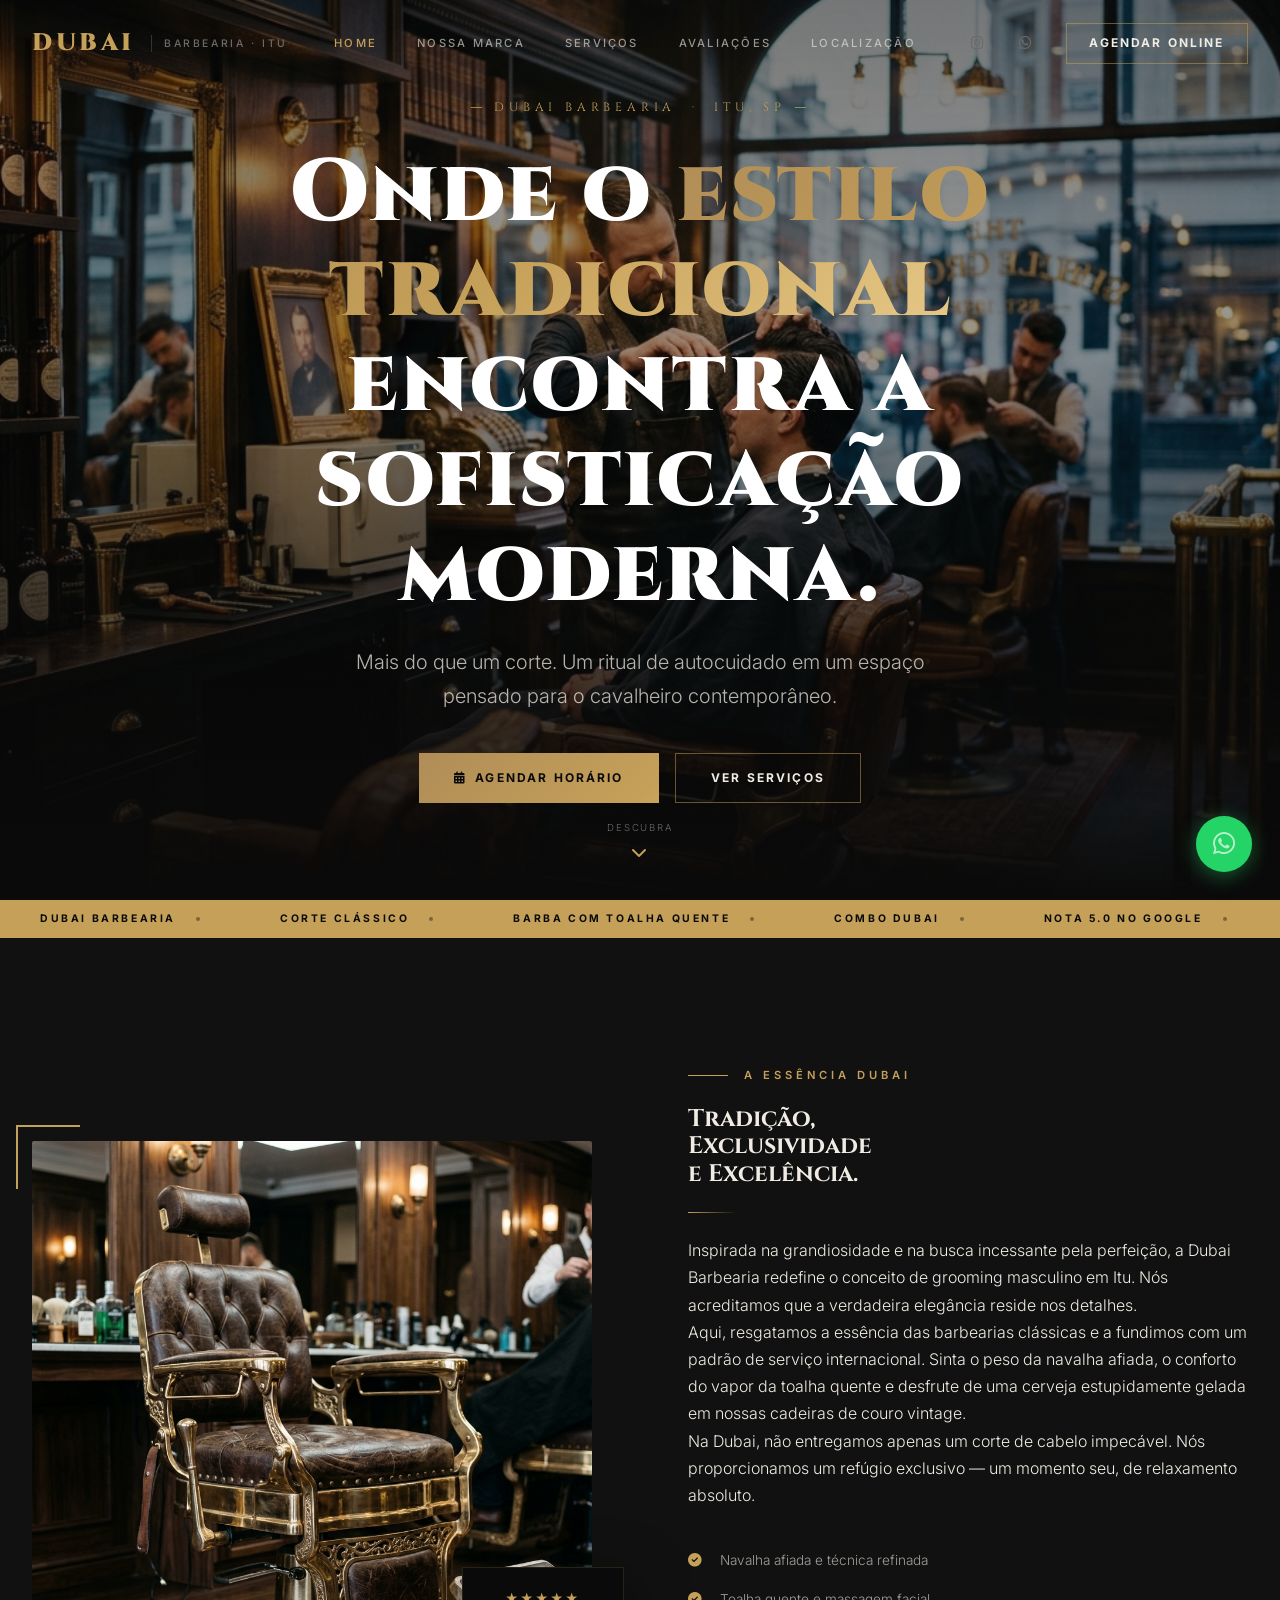
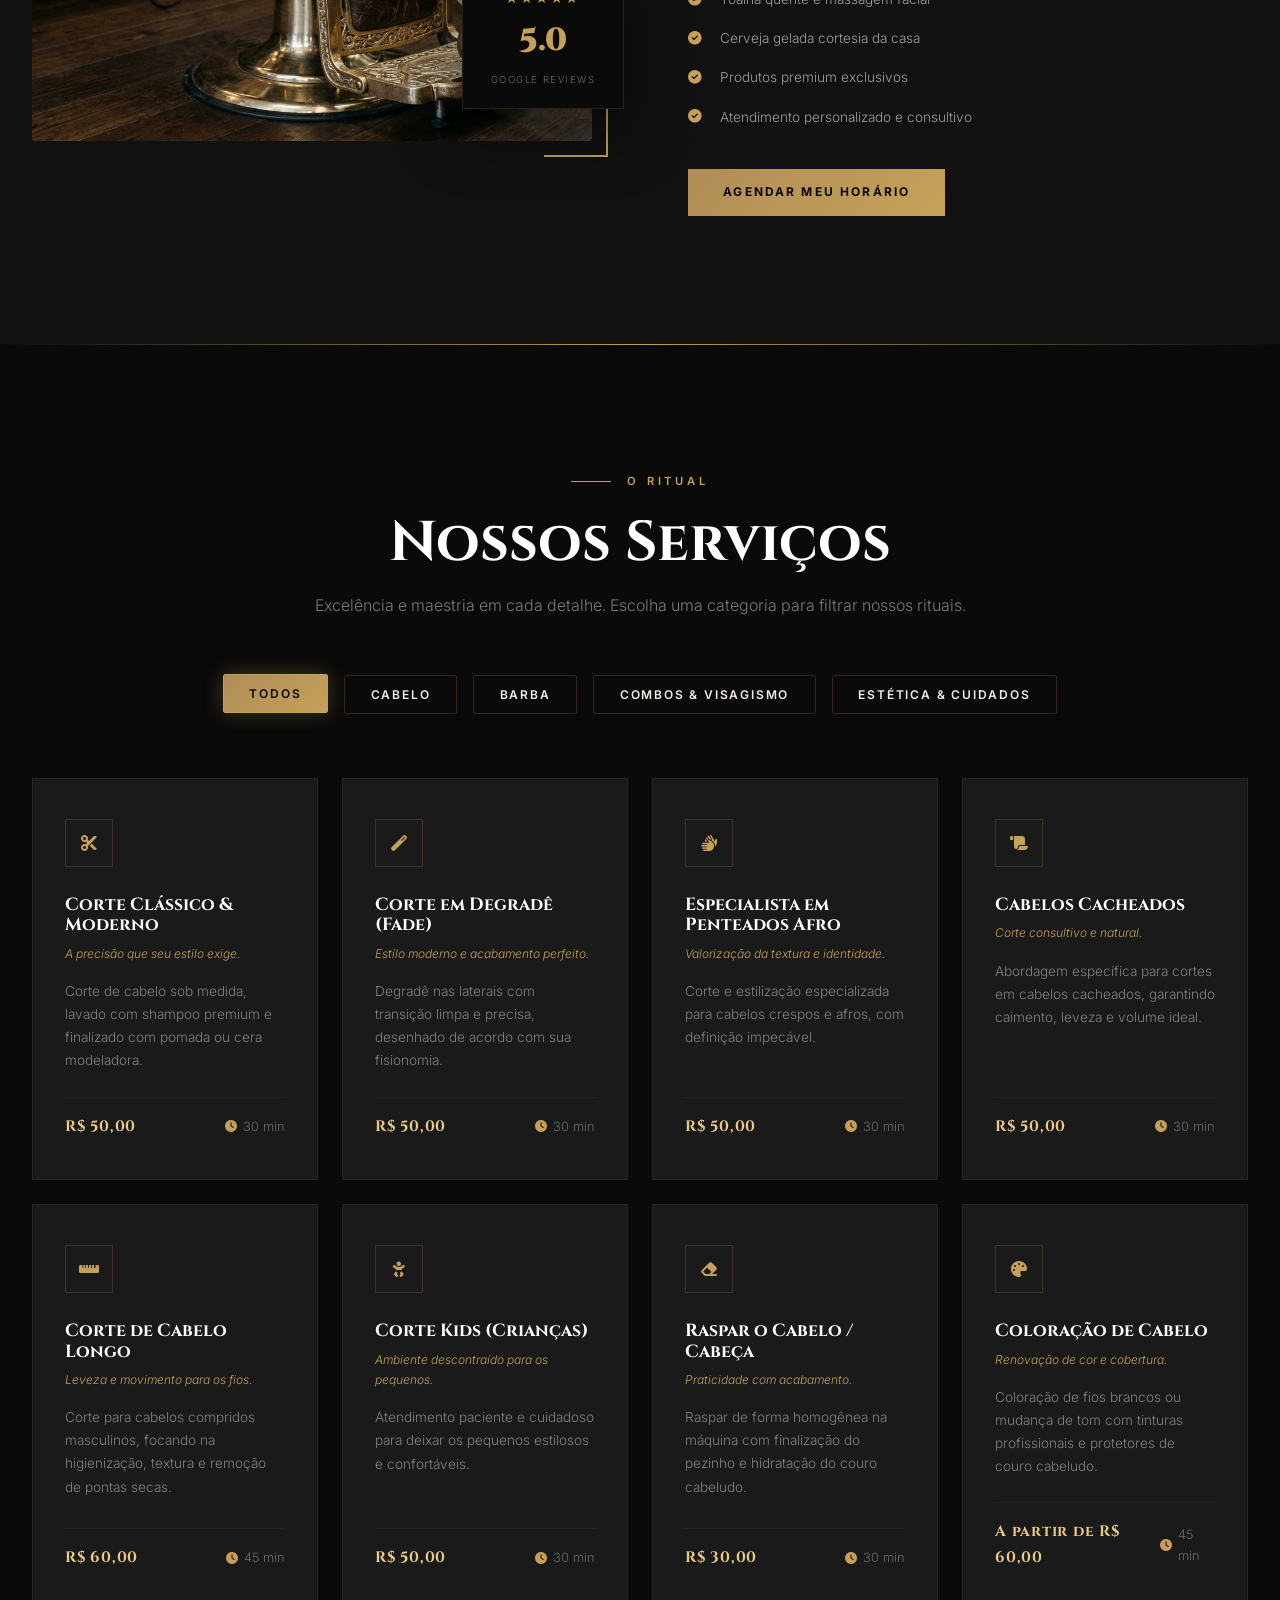
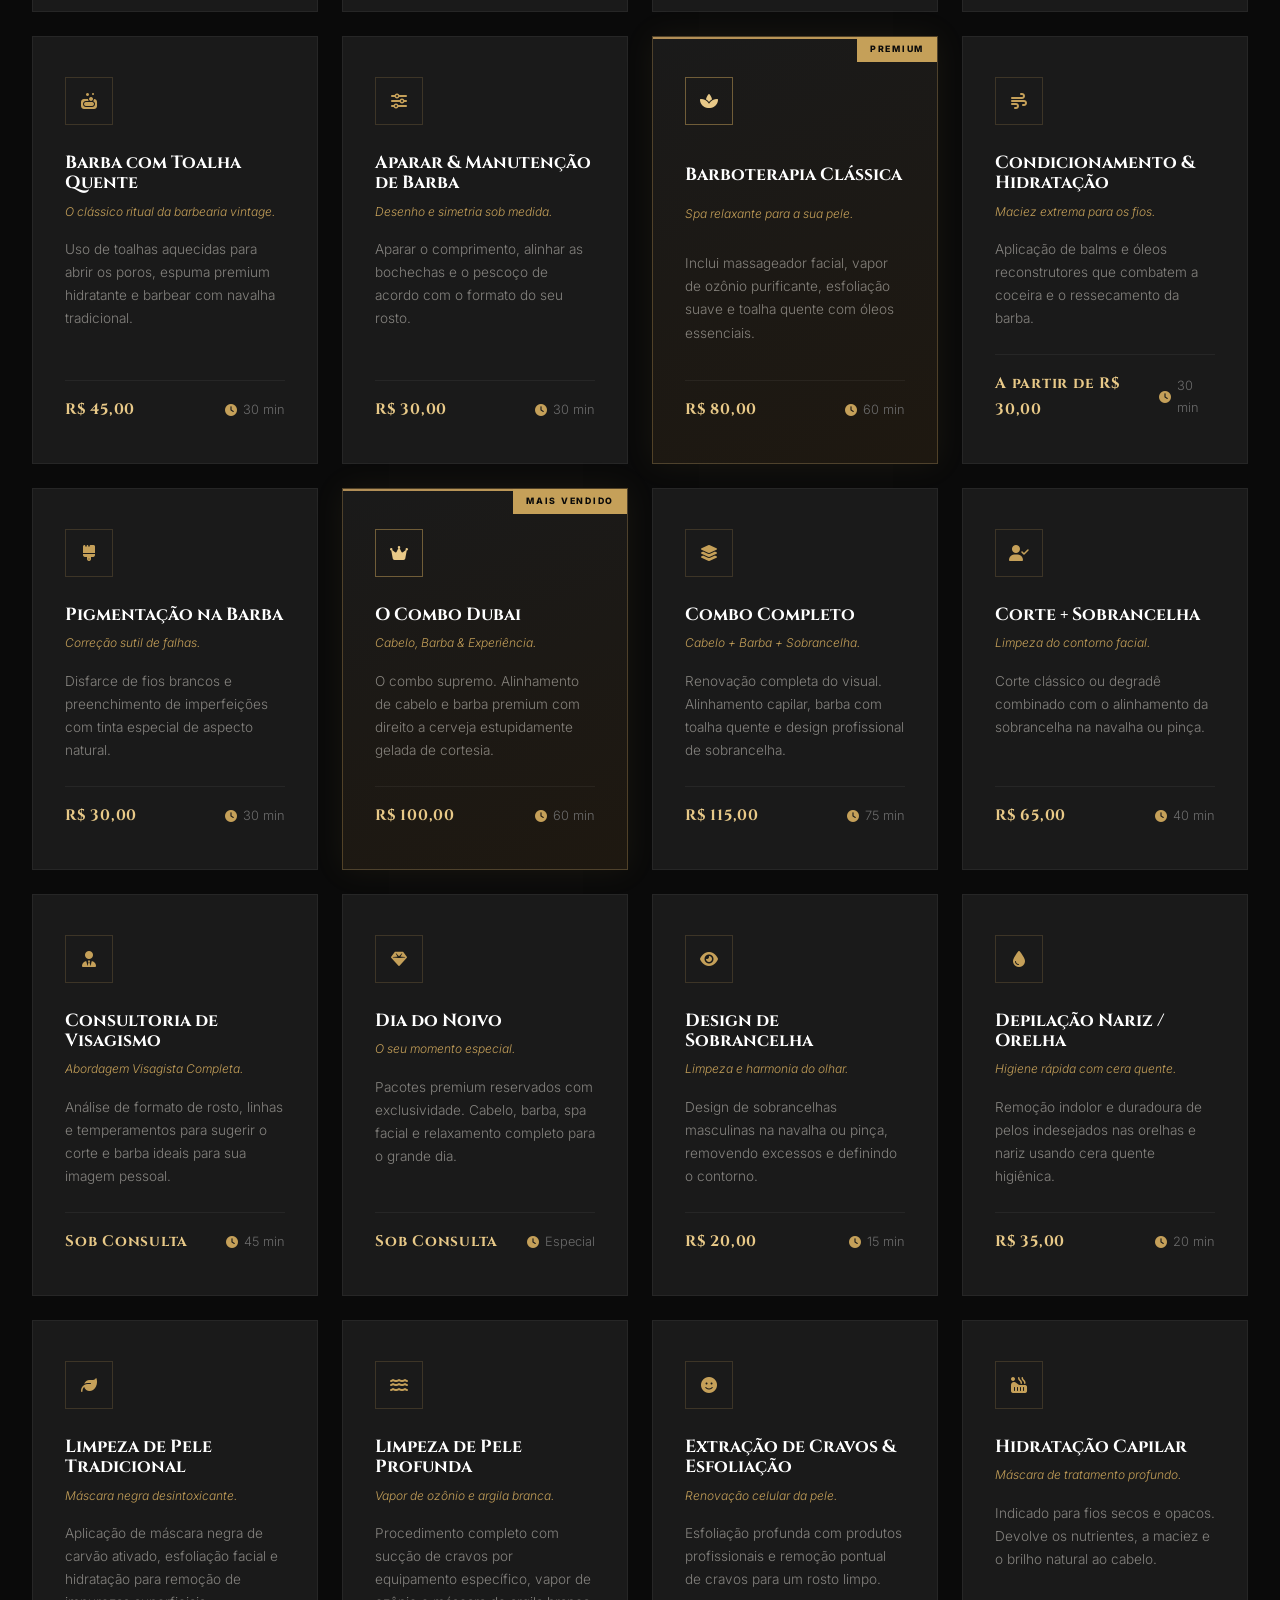
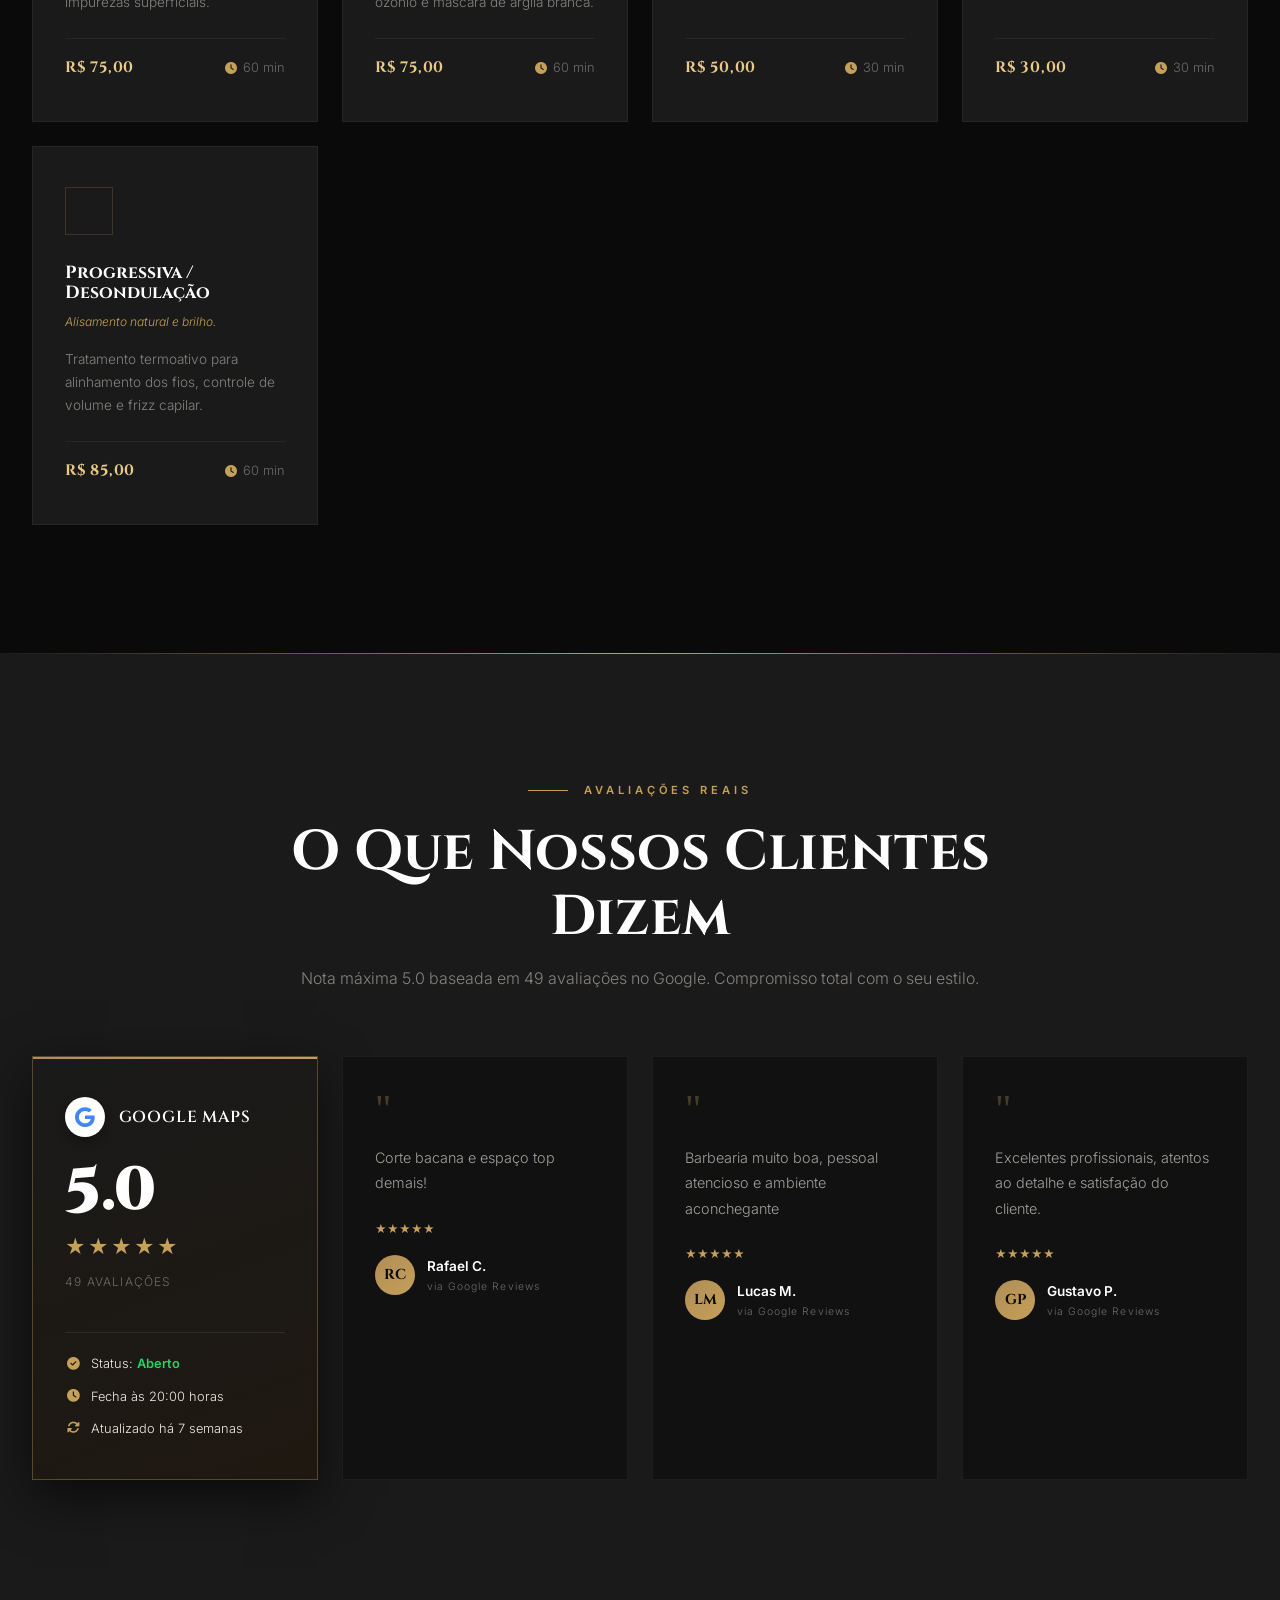
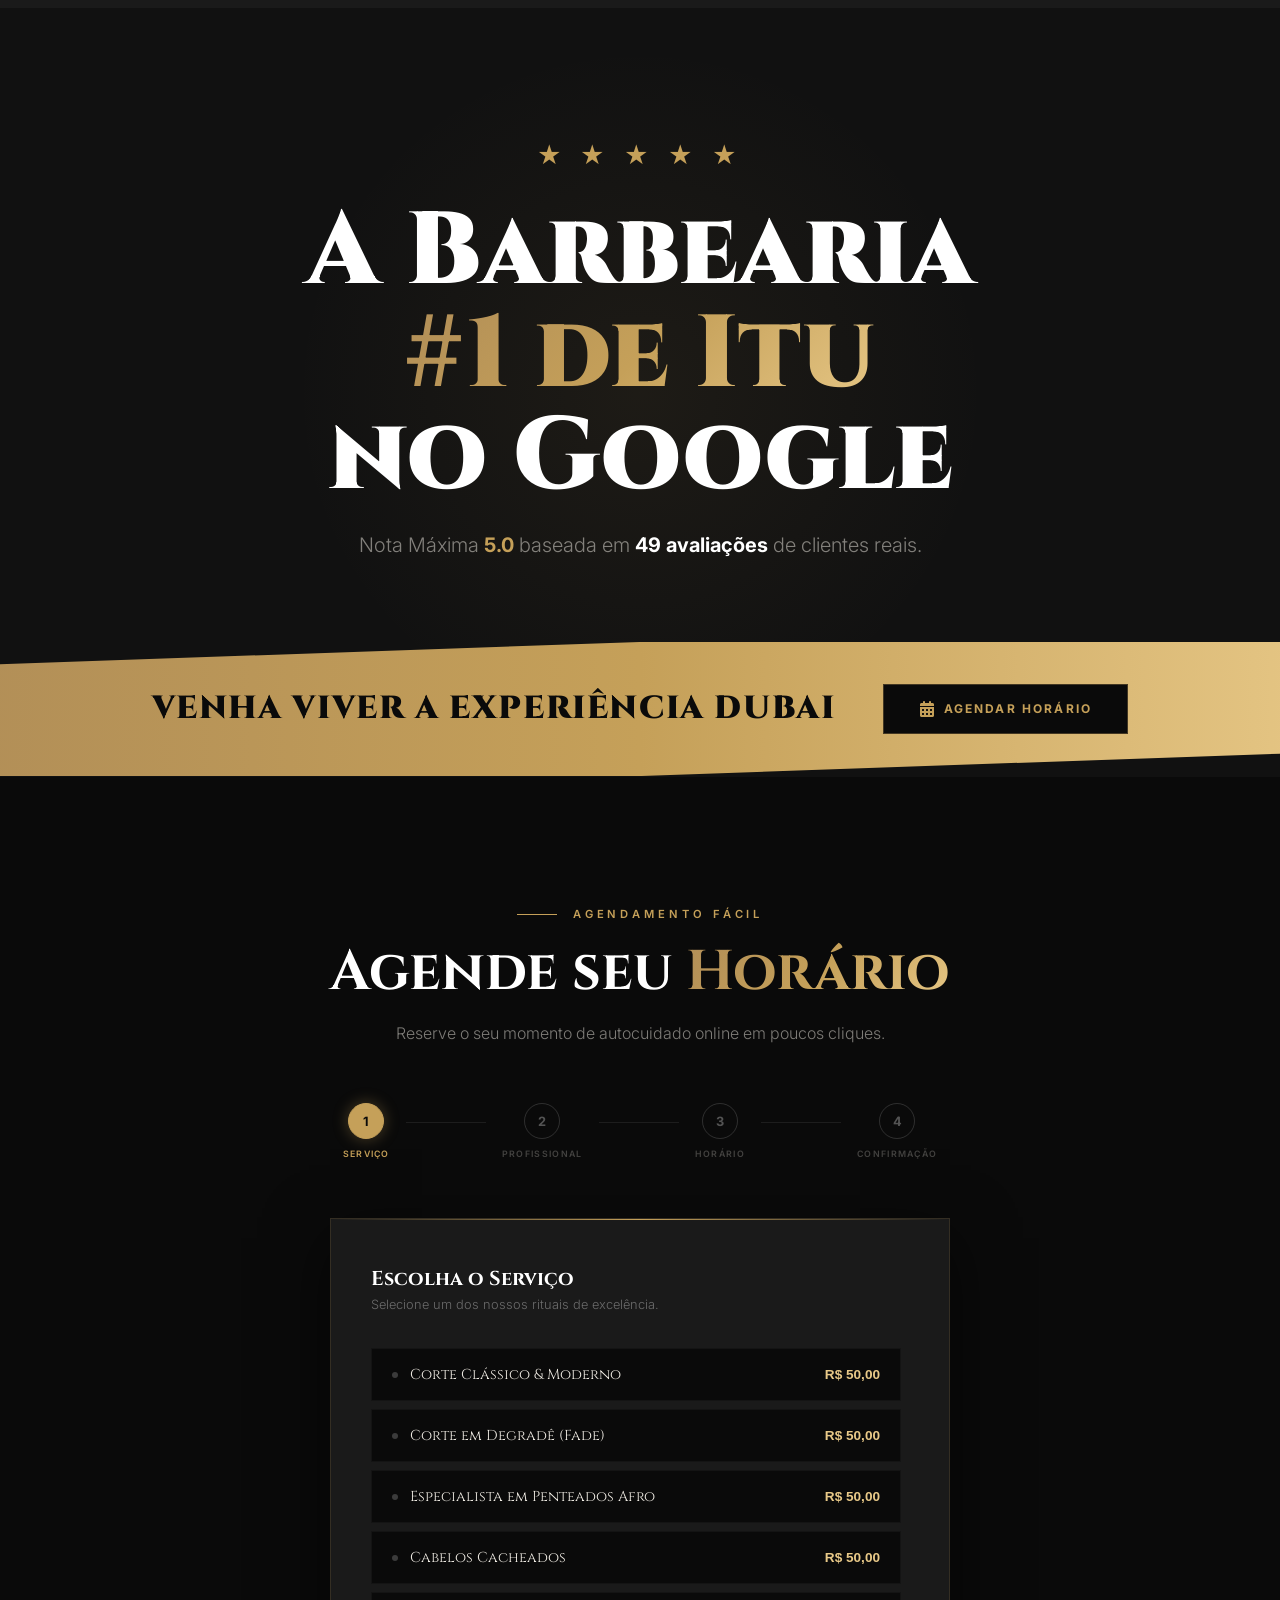
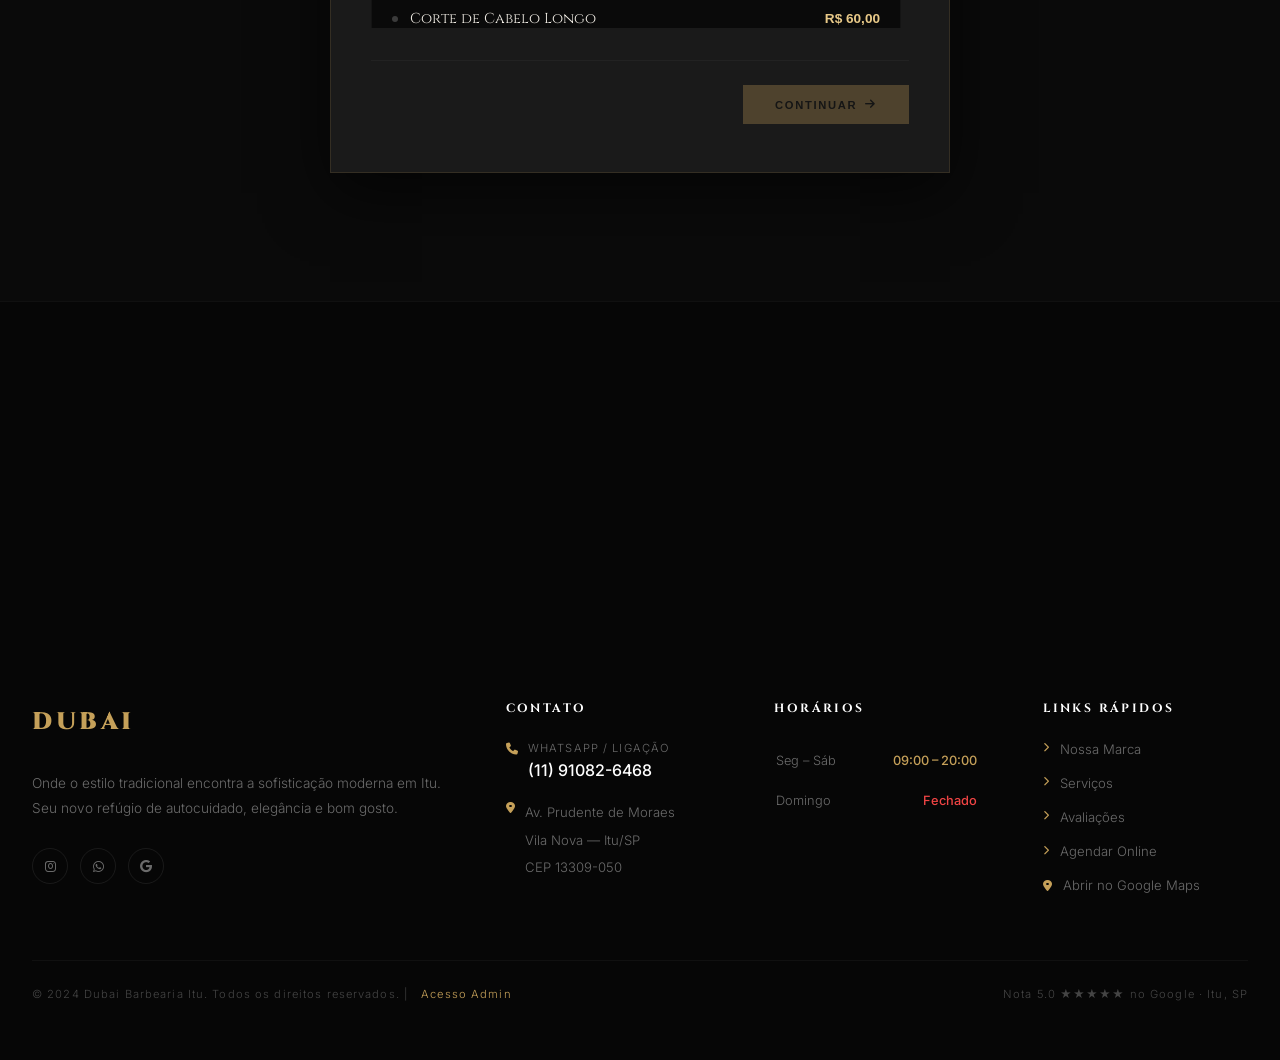
==== commit 0e23e839: "feat: atualiza horarios de funcionamento e gerenciamento de barbeiros/precos" ====
--- a/index.html
+++ b/index.html
@@ -1304,8 +1304,8 @@
                 Mais do que um corte. Um ritual de autocuidado em um espaço pensado para o cavalheiro contemporâneo.
             </p>
             <div class="hero-ctas">
-                <a href="https://wa.me/5511910826468" target="_blank" class="btn btn-primary">
-                    <i class="fab fa-whatsapp"></i> Agendar via WhatsApp
+                <a href="#agendar" class="btn btn-primary">
+                    <i class="fas fa-calendar-alt"></i> Agendar Horário
                 </a>
                 <a href="#servicos" class="btn btn-outline">Ver Serviços</a>
             </div>
@@ -1859,9 +1859,9 @@
     <div class="faixa-wrap">
         <div class="faixa-inner">
             <span class="faixa-text">Venha Viver A Experiência Dubai</span>
-            <a href="https://wa.me/5511910826468" target="_blank" class="btn btn-dark">
-                <i class="fab fa-whatsapp" style="font-size:1rem"></i>
-                Agende Seu Horário
+            <a href="#agendar" class="btn btn-dark">
+                <i class="fas fa-calendar-alt" style="font-size:1rem"></i>
+                Agendar Horário
             </a>
         </div>
     </div>
@@ -2148,8 +2148,7 @@
                     <h4>Horários</h4>
                     <table class="schedule-table">
                         <tbody>
-                            <tr><td>Seg – Sex</td><td>09:00 – 20:00</td></tr>
-                            <tr><td>Sábado</td><td>08:00 – 18:00</td></tr>
+                            <tr><td>Seg – Sáb</td><td>09:00 – 20:00</td></tr>
                             <tr><td>Domingo</td><td class="closed">Fechado</td></tr>
                         </tbody>
                     </table>
@@ -2470,13 +2469,8 @@
         
         if (dayOfWeek === 0) return []; // Closed on Sunday
         
-        let startHour = 9;
-        let endHour = 20;
-        
-        if (dayOfWeek === 6) { // Saturday
-            startHour = 8;
-            endHour = 18;
-        }
+        const startHour = 9;
+        const endHour = 20;
         
         const slots = [];
         for (let h = startHour; h < endHour; h++) {
@@ -2489,7 +2483,7 @@
     function isSlotAvailable(date, time, profId) {
         const bookings = JSON.parse(localStorage.getItem('dubai_bookings') || '[]');
         if (profId === 'any') {
-            const professionals = ['1', '2', '3', '4'];
+            const professionals = Object.keys(professionalsData).filter(id => id !== 'any');
             return professionals.some(pId => {
                 return !bookings.some(b => b.date === date && b.time === time && b.professionalId === pId);
             });
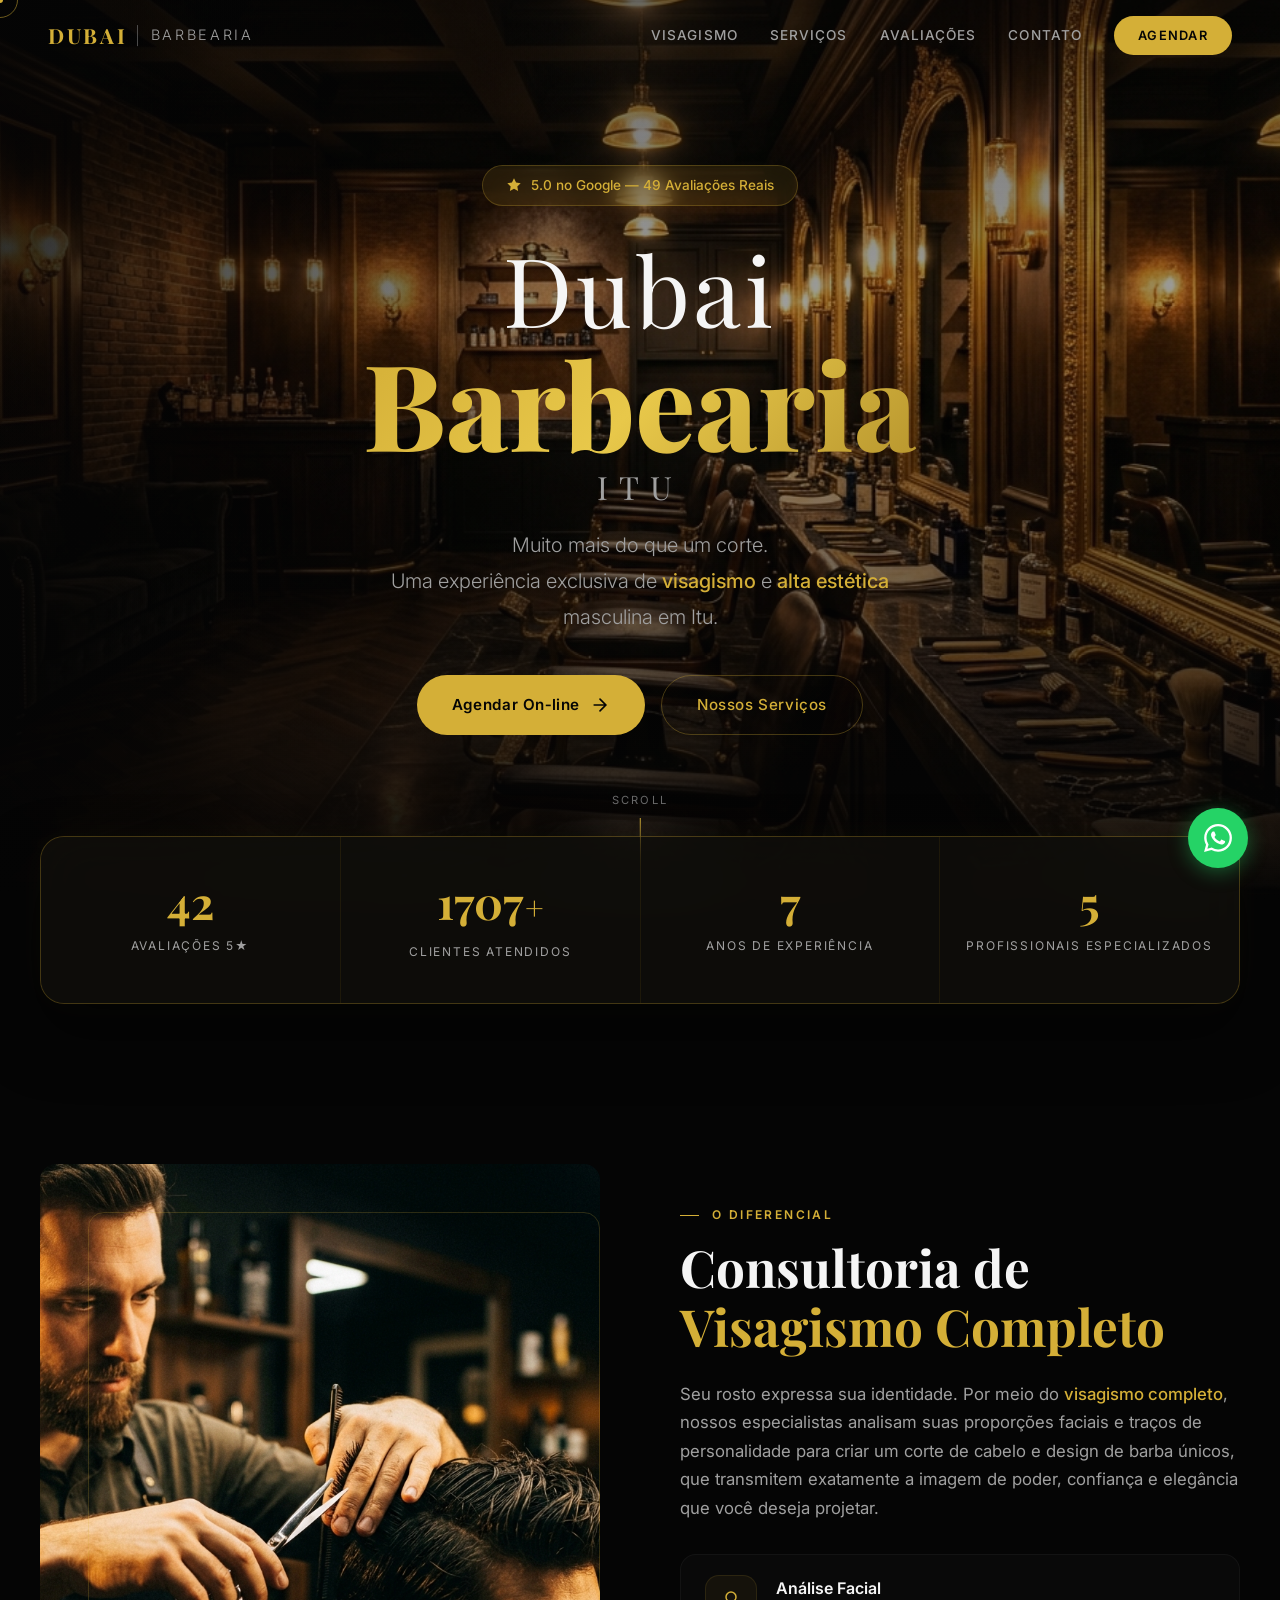
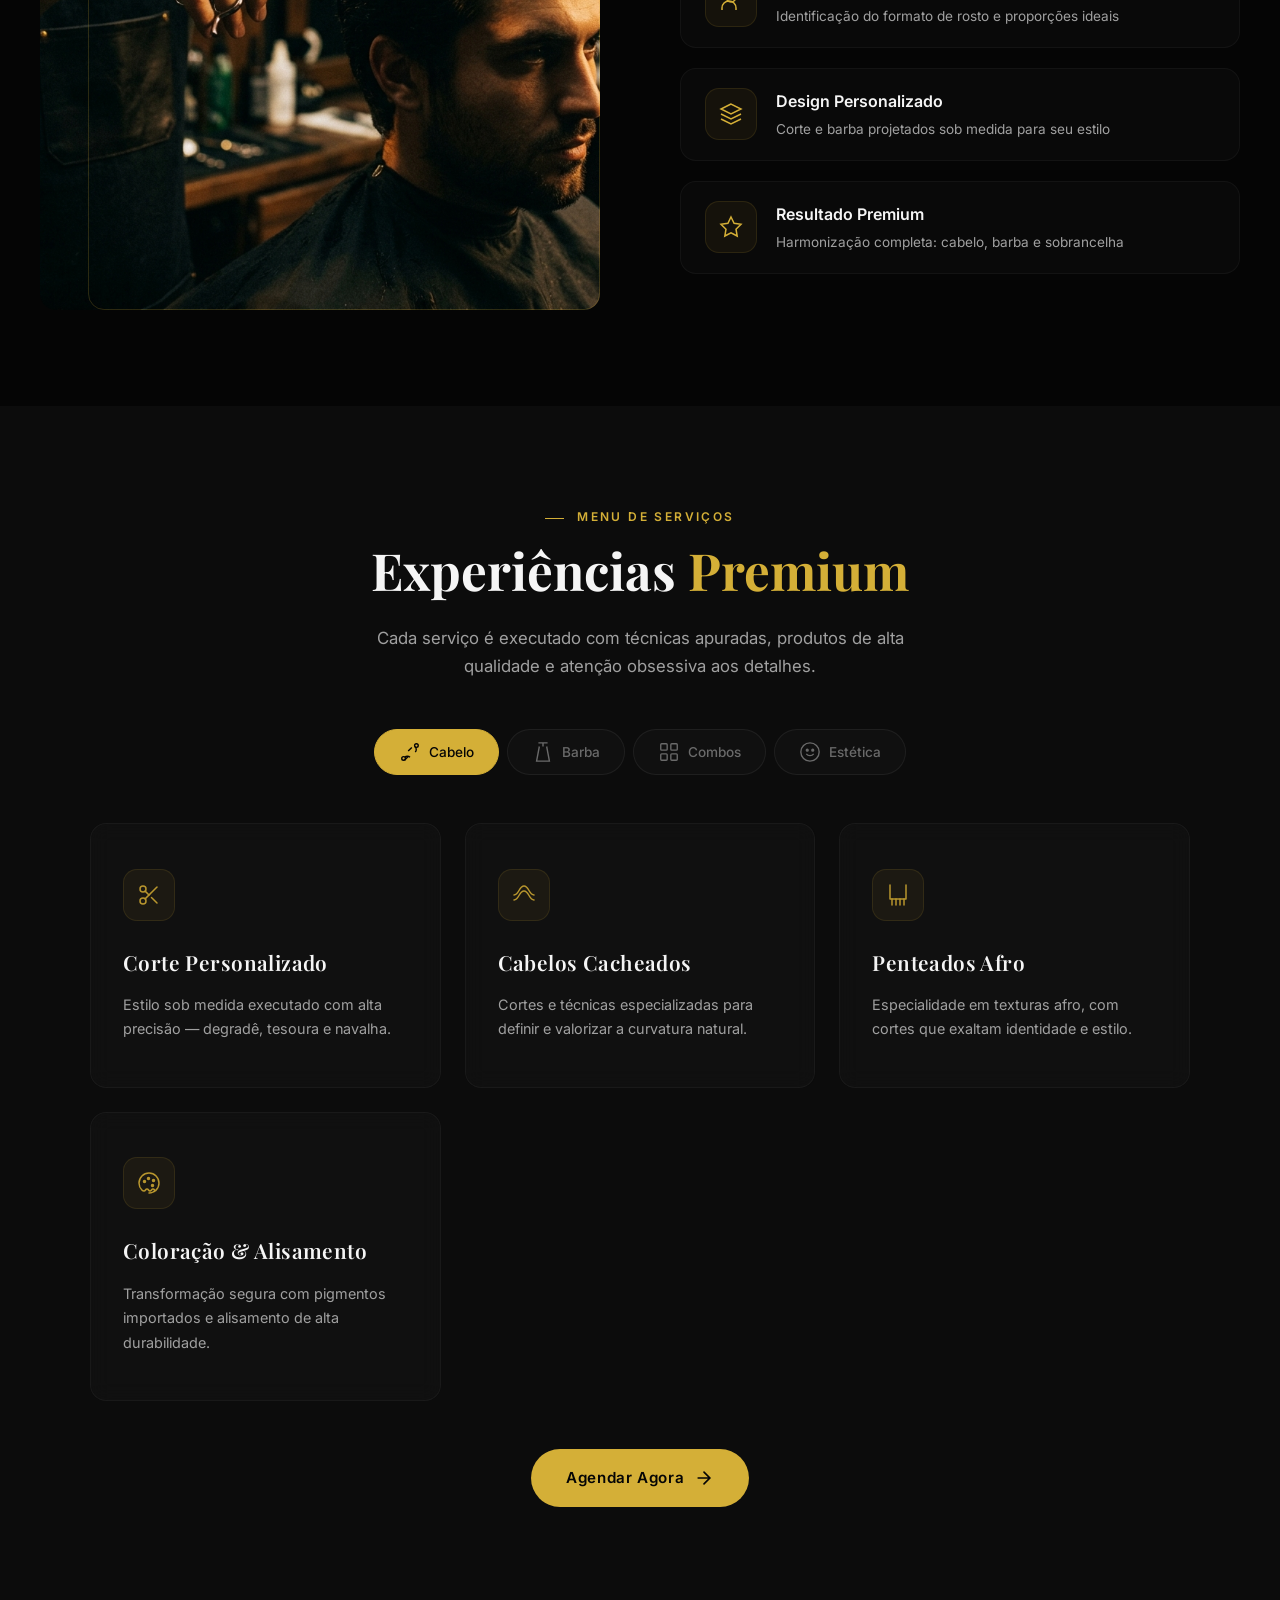
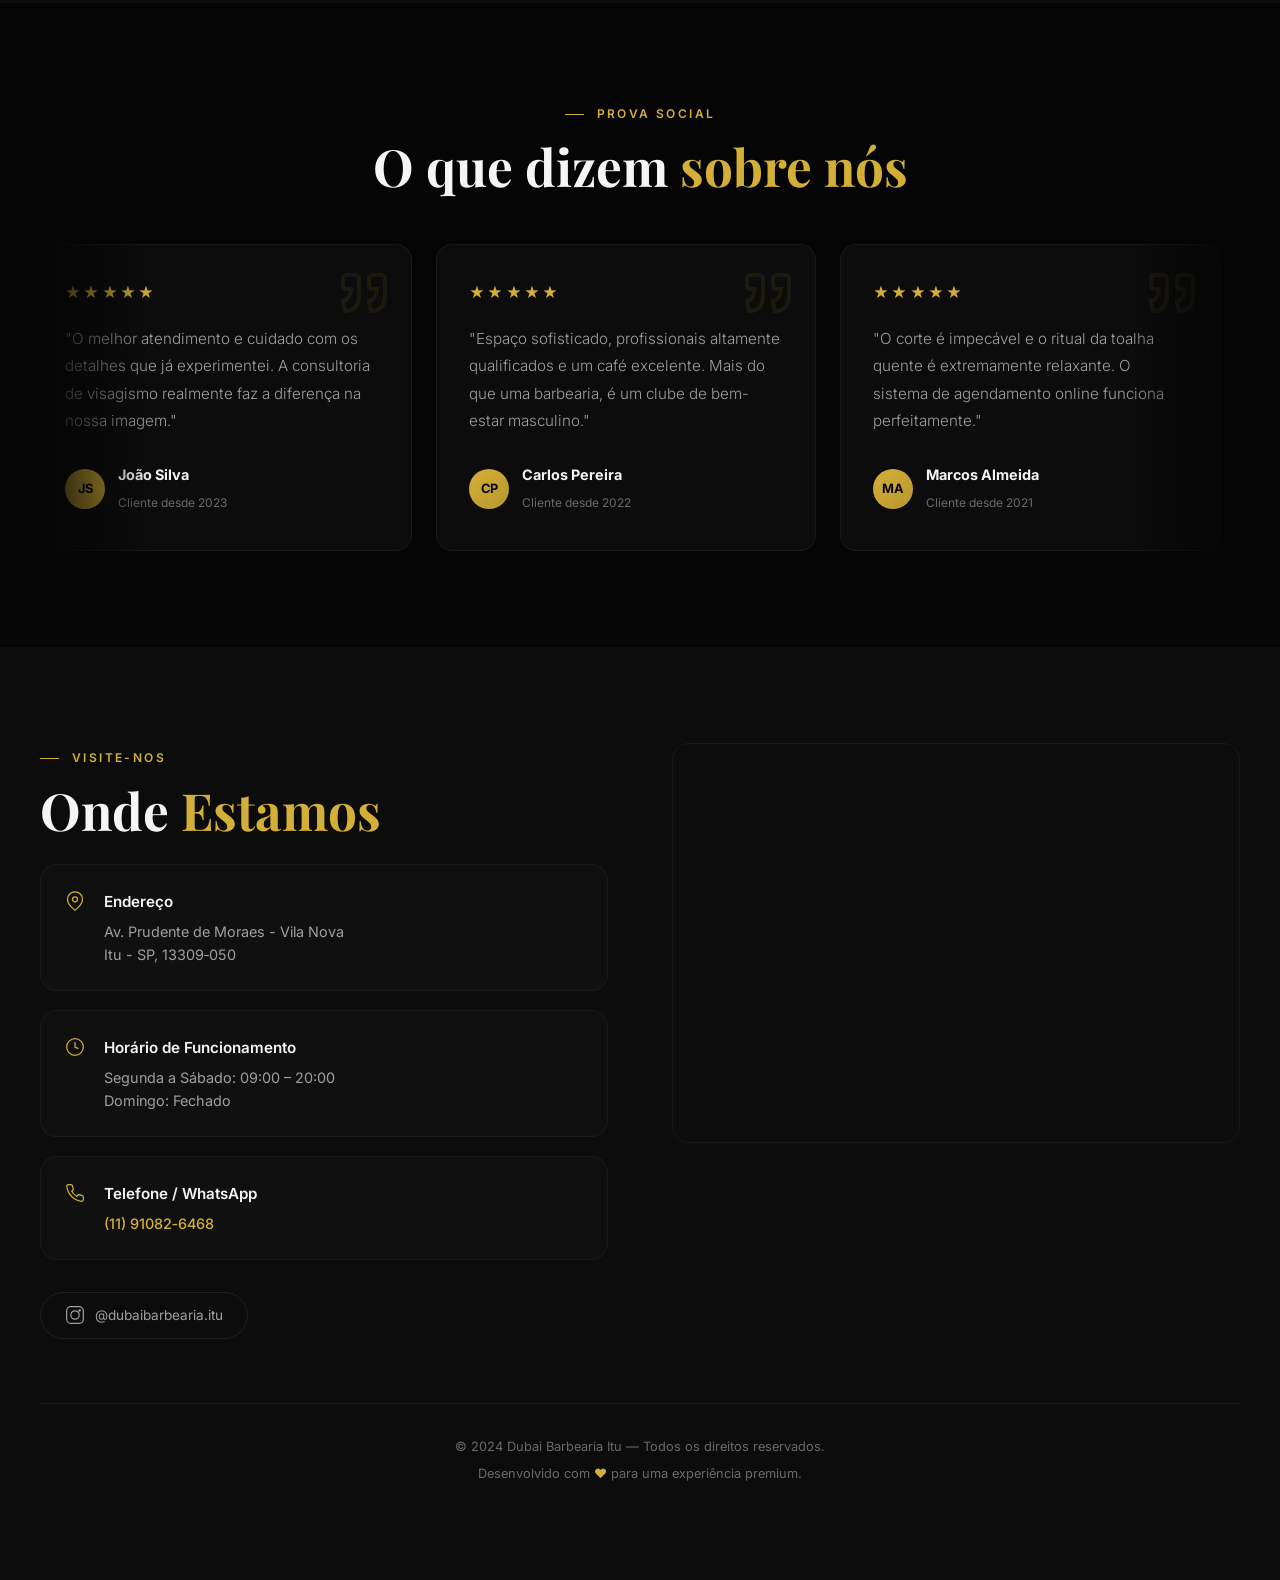
==== commit 4e0cdbf1: "Primeiro commit do meu site" ====
--- a/index.html
+++ b/index.html
@@ -1,2686 +1,443 @@
 <!DOCTYPE html>
-<html lang="pt-BR" class="scroll-smooth">
+<html lang="pt-BR">
 <head>
-    <meta charset="UTF-8">
-    <meta name="viewport" content="width=device-width, initial-scale=1.0">
-    <title>Dubai Barbearia Itu | A Barbearia #1 em Itu — Nota 5.0 no Google</title>
-    <meta name="description" content="Dubai Barbearia Itu: A barbearia número 1 de Itu com nota 5.0 no Google. Corte clássico, barba com toalha quente, Combo Dubai. Av. Prudente de Moraes, Vila Nova.">
-    <meta name="keywords" content="barbearia itu, barbearia dubai itu, corte de cabelo itu, barba itu, barbearia premium itu">
-    <meta property="og:title" content="Dubai Barbearia Itu | A Barbearia #1 em Itu">
-    <meta property="og:description" content="Onde o estilo tradicional encontra a sofisticação moderna. Nota 5.0 no Google com 49 avaliações.">
-    <meta property="og:type" content="website">
-
-    <!-- Google Fonts -->
-    <link rel="preconnect" href="https://fonts.googleapis.com">
-    <link rel="preconnect" href="https://fonts.gstatic.com" crossorigin>
-    <link href="https://fonts.googleapis.com/css2?family=Cinzel:wght@400;600;700;900&family=Inter:wght@300;400;500;600;700&display=swap" rel="stylesheet">
-
-    <!-- FontAwesome -->
-    <link rel="stylesheet" href="https://cdnjs.cloudflare.com/ajax/libs/font-awesome/6.4.0/css/all.min.css">
-
-    <style>
-        /* ============================================
-           DESIGN SYSTEM — DUBAI BARBEARIA
-        ============================================ */
-        :root {
-            --black:     #0a0a0a;
-            --dark:      #111111;
-            --graphite:  #1a1a1a;
-            --surface:   #222222;
-            --gold:      #c5a059;
-            --gold-light:#e8c988;
-            --bronze:    #b08d57;
-            --cream:     #f0ece4;
-            --muted:     #6b6b6b;
-            --border:    rgba(197,160,89,0.15);
-
-            --font-serif: 'Cinzel', Georgia, serif;
-            --font-sans:  'Inter', system-ui, sans-serif;
-
-            --ease-smooth: cubic-bezier(0.4, 0, 0.2, 1);
-            --ease-bounce: cubic-bezier(0.34, 1.56, 0.64, 1);
-        }
-
-        *, *::before, *::after { box-sizing: border-box; margin: 0; padding: 0; }
-
-        html { scroll-behavior: smooth; }
-
-        body {
-            background-color: var(--black);
-            color: var(--cream);
-            font-family: var(--font-sans);
-            font-weight: 300;
-            line-height: 1.7;
-            -webkit-font-smoothing: antialiased;
-            overflow-x: hidden;
-        }
-
-        ::selection { background: var(--gold); color: var(--black); }
-
-        /* ── SCROLLBAR ── */
-        ::-webkit-scrollbar { width: 4px; }
-        ::-webkit-scrollbar-track { background: var(--dark); }
-        ::-webkit-scrollbar-thumb { background: var(--gold); border-radius: 2px; }
-
-        /* ── TYPOGRAPHY ── */
-        h1, h2, h3, h4 { font-family: var(--font-serif); font-weight: 700; line-height: 1.15; }
-
-        /* ── UTILITY ── */
-        .container { max-width: 1280px; margin: 0 auto; padding: 0 2rem; }
-        .gold { color: var(--gold); }
-        .gold-gradient {
-            background: linear-gradient(135deg, var(--bronze) 0%, var(--gold) 50%, var(--gold-light) 100%);
-            -webkit-background-clip: text;
-            -webkit-text-fill-color: transparent;
-            background-clip: text;
-        }
-
-        /* ── BUTTONS ── */
-        .btn {
-            display: inline-flex; align-items: center; gap: 0.5rem;
-            padding: 0.85rem 2.2rem;
-            font-family: var(--font-sans);
-            font-size: 0.75rem; font-weight: 700;
-            letter-spacing: 0.18em; text-transform: uppercase;
-            border: none; cursor: pointer;
-            text-decoration: none;
-            transition: all 0.35s var(--ease-smooth);
-            position: relative; overflow: hidden;
-        }
-        .btn::after {
-            content: ''; position: absolute; inset: 0;
-            background: rgba(255,255,255,0.08);
-            transform: translateX(-100%);
-            transition: transform 0.3s ease;
-        }
-        .btn:hover::after { transform: translateX(0); }
-
-        .btn-primary {
-            background: linear-gradient(135deg, var(--bronze), var(--gold), var(--gold-light));
-            background-size: 200% auto;
-            color: var(--black);
-        }
-        .btn-primary:hover {
-            background-position: right center;
-            box-shadow: 0 0 28px rgba(197, 160, 89, 0.45);
-            transform: translateY(-2px);
-        }
-
-        .btn-outline {
-            background: transparent;
-            border: 1px solid rgba(197, 160, 89, 0.5);
-            color: var(--cream);
-        }
-        .btn-outline:hover {
-            border-color: var(--gold);
-            color: var(--gold);
-            transform: translateY(-2px);
-        }
-
-        .btn-dark {
-            background: var(--black);
-            color: var(--gold);
-            border: 1px solid rgba(197,160,89,0.3);
-        }
-        .btn-dark:hover {
-            background: var(--graphite);
-            color: var(--gold-light);
-            border-color: var(--gold);
-        }
-
-        /* ── SECTION LABEL ── */
-        .section-label {
-            display: flex; align-items: center; gap: 1rem;
-            font-size: 0.7rem; font-weight: 600;
-            letter-spacing: 0.35em; text-transform: uppercase;
-            color: var(--gold); margin-bottom: 1.25rem;
-        }
-        .section-label::before {
-            content: ''; display: block;
-            width: 2.5rem; height: 1px;
-            background: var(--gold);
-        }
-
-        /* ── DIVIDER ── */
-        .divider {
-            width: 3rem; height: 1px;
-            background: linear-gradient(to right, var(--gold), transparent);
-            margin: 1.5rem 0;
-        }
-
-        /* ── SCROLL REVEAL ── */
-        .reveal { opacity: 0; transform: translateY(2rem); transition: opacity 0.7s var(--ease-smooth), transform 0.7s var(--ease-smooth); }
-        .reveal.visible { opacity: 1; transform: translateY(0); }
-        .reveal-left { opacity: 0; transform: translateX(-3rem); transition: opacity 0.8s var(--ease-smooth), transform 0.8s var(--ease-smooth); }
-        .reveal-left.visible { opacity: 1; transform: translateX(0); }
-        .reveal-right { opacity: 0; transform: translateX(3rem); transition: opacity 0.8s var(--ease-smooth), transform 0.8s var(--ease-smooth); }
-        .reveal-right.visible { opacity: 1; transform: translateX(0); }
-
-
-        /* ========================================
-           HEADER
-        ======================================== */
-        #header {
-            position: fixed; top: 0; left: 0; right: 0; z-index: 1000;
-            height: 5.5rem;
-            display: flex; align-items: center;
-            background: rgba(10, 10, 10, 0.0);
-            border-bottom: 1px solid transparent;
-            transition: background 0.4s ease, border-color 0.4s ease;
-        }
-        #header.scrolled {
-            background: rgba(10, 10, 10, 0.92);
-            backdrop-filter: blur(16px);
-            border-bottom-color: var(--border);
-        }
-        .header-inner {
-            width: 100%; max-width: 1280px; margin: 0 auto;
-            padding: 0 2rem;
-            display: flex; align-items: center; justify-content: space-between;
-            gap: 2rem;
-        }
-        .logo {
-            display: flex; align-items: center; gap: 0.75rem;
-            text-decoration: none; flex-shrink: 0;
-        }
-        .logo-text {
-            font-family: var(--font-serif);
-            font-size: 1.5rem; font-weight: 900;
-            letter-spacing: 0.15em; text-transform: uppercase;
-            color: var(--gold);
-        }
-        .logo-sub {
-            font-size: 0.65rem; font-weight: 500;
-            letter-spacing: 0.25em; text-transform: uppercase;
-            color: var(--muted);
-            border-left: 1px solid #333;
-            padding-left: 0.75rem; margin-left: 0.25rem;
-        }
-        .nav-links { display: flex; align-items: center; gap: 2.5rem; }
-        .nav-links a {
-            font-size: 0.7rem; font-weight: 500;
-            letter-spacing: 0.2em; text-transform: uppercase;
-            color: rgba(240,236,228,0.6);
-            text-decoration: none;
-            transition: color 0.25s ease;
-            position: relative;
-        }
-        .nav-links a::after {
-            content: ''; position: absolute; bottom: -4px; left: 0;
-            width: 0; height: 1px; background: var(--gold);
-            transition: width 0.3s ease;
-        }
-        .nav-links a:hover { color: var(--gold); }
-        .nav-links a:hover::after { width: 100%; }
-
-        .header-actions { display: flex; align-items: center; gap: 1.5rem; }
-        .social-links { display: flex; gap: 1rem; }
-        .social-links a {
-            width: 2rem; height: 2rem;
-            display: flex; align-items: center; justify-content: center;
-            color: var(--muted); font-size: 0.9rem;
-            transition: color 0.25s ease;
-            text-decoration: none;
-        }
-        .social-links a:hover { color: var(--gold); }
-        .social-links a.whatsapp:hover { color: #25d366; }
-
-        /* Mobile menu */
-        #menu-toggle {
-            display: none; background: none; border: none;
-            color: var(--cream); cursor: pointer; font-size: 1.3rem;
-            padding: 0.25rem;
-        }
-        #mobile-nav {
-            display: none; position: fixed;
-            top: 5.5rem; left: 0; right: 0; z-index: 999;
-            background: rgba(10,10,10,0.97);
-            backdrop-filter: blur(16px);
-            border-bottom: 1px solid var(--border);
-            padding: 2rem;
-            flex-direction: column; gap: 1.5rem;
-        }
-        #mobile-nav.open { display: flex; }
-        #mobile-nav a {
-            font-size: 0.8rem; font-weight: 600;
-            letter-spacing: 0.2em; text-transform: uppercase;
-            color: rgba(240,236,228,0.7);
-            text-decoration: none;
-            transition: color 0.25s;
-        }
-        #mobile-nav a:hover { color: var(--gold); }
-
-
-        /* ========================================
-           HERO
-        ======================================== */
-        #hero {
-            position: relative; height: 100vh; min-height: 700px;
-            display: flex; align-items: center; justify-content: center;
-            overflow: hidden;
-        }
-        #hero-bg {
-            position: absolute; inset: 0;
-            background-size: cover; background-position: center;
-            will-change: transform;
-        }
-        #hero-bg img {
-            width: 100%; height: 100%; object-fit: cover;
-            transform: scale(1.05); /* parallax initial */
-        }
-        .hero-overlay {
-            position: absolute; inset: 0;
-            background: linear-gradient(
-                to bottom,
-                rgba(10,10,10,0.55) 0%,
-                rgba(10,10,10,0.40) 40%,
-                rgba(10,10,10,0.80) 80%,
-                rgba(10,10,10,1.00) 100%
-            );
-        }
-        .hero-content {
-            position: relative; z-index: 2;
-            text-align: center;
-            max-width: 860px;
-            padding: 0 1.5rem;
-        }
-        .hero-eyebrow {
-            font-family: var(--font-serif);
-            font-size: 0.75rem; font-weight: 400;
-            letter-spacing: 0.4em; text-transform: uppercase;
-            color: var(--gold); margin-bottom: 1.75rem;
-            opacity: 0; animation: fadeUp 0.9s 0.3s var(--ease-smooth) forwards;
-        }
-        .hero-title {
-            font-size: clamp(2.5rem, 7vw, 5.5rem);
-            font-weight: 900; line-height: 1.08;
-            color: #fff; letter-spacing: 0.02em;
-            margin-bottom: 1.5rem;
-            opacity: 0; animation: fadeUp 0.9s 0.5s var(--ease-smooth) forwards;
-        }
-        .hero-sub {
-            font-size: clamp(1rem, 2.5vw, 1.25rem);
-            font-weight: 300; color: rgba(240,236,228,0.75);
-            max-width: 580px; margin: 0 auto 2.5rem;
-            opacity: 0; animation: fadeUp 0.9s 0.7s var(--ease-smooth) forwards;
-        }
-        .hero-ctas {
-            display: flex; flex-wrap: wrap; gap: 1rem;
-            justify-content: center;
-            opacity: 0; animation: fadeUp 0.9s 0.9s var(--ease-smooth) forwards;
-        }
-        .hero-scroll {
-            position: absolute; bottom: 2.5rem; left: 50%;
-            transform: translateX(-50%);
-            display: flex; flex-direction: column; align-items: center; gap: 0.5rem;
-            font-size: 0.6rem; letter-spacing: 0.2em; text-transform: uppercase;
-            color: var(--muted); animation: bounce 2s infinite;
-            text-decoration: none; z-index: 2;
-        }
-        .hero-scroll i { font-size: 1rem; color: var(--gold); }
-
-        /* Marquee ticker */
-        .marquee-wrap {
-            position: relative; overflow: hidden;
-            background: var(--gold);
-            padding: 0.65rem 0;
-        }
-        .marquee-track {
-            display: flex; white-space: nowrap;
-            animation: marqueeScroll 30s linear infinite;
-        }
-        .marquee-item {
-            display: inline-flex; align-items: center; gap: 1.25rem;
-            font-size: 0.65rem; font-weight: 700;
-            letter-spacing: 0.25em; text-transform: uppercase;
-            color: var(--black); padding: 0 2.5rem;
-        }
-        .marquee-dot { width: 4px; height: 4px; border-radius: 50%; background: var(--black); opacity: 0.4; }
-
-
-        /* ========================================
-           NOSSA MARCA
-        ======================================== */
-        #marca {
-            padding: 8rem 0;
-            background: var(--dark);
-        }
-        .marca-grid {
-            display: grid;
-            grid-template-columns: 1fr 1fr;
-            gap: 6rem; align-items: center;
-        }
-        .marca-img-wrap {
-            position: relative;
-        }
-        .marca-img-frame {
-            position: relative;
-            border-radius: 2px;
-            overflow: hidden;
-            height: 600px;
-        }
-        .marca-img-frame img {
-            width: 100%; height: 100%;
-            object-fit: cover;
-            filter: grayscale(15%);
-            transition: filter 0.6s ease, transform 0.6s ease;
-        }
-        .marca-img-frame:hover img { filter: grayscale(0); transform: scale(1.02); }
-        .marca-corner-tl, .marca-corner-br {
-            position: absolute; width: 4rem; height: 4rem;
-            border-color: var(--gold); border-style: solid;
-        }
-        .marca-corner-tl { top: -1rem; left: -1rem; border-width: 2px 0 0 2px; }
-        .marca-corner-br { bottom: -1rem; right: -1rem; border-width: 0 2px 2px 0; }
-        .marca-badge {
-            position: absolute; bottom: 2rem; right: -2rem;
-            background: var(--black);
-            border: 1px solid var(--border);
-            padding: 1.25rem 1.75rem;
-            display: flex; flex-direction: column; align-items: center; gap: 0.25rem;
-            box-shadow: 0 20px 60px rgba(0,0,0,0.6);
-        }
-        .marca-badge-stars { color: var(--gold); font-size: 0.8rem; letter-spacing: 2px; }
-        .marca-badge-score { font-family: var(--font-serif); font-size: 2rem; color: var(--gold); font-weight: 900; }
-        .marca-badge-label { font-size: 0.6rem; letter-spacing: 0.15em; text-transform: uppercase; color: var(--muted); }
-
-        .marca-text h2 { font-size: clamp(2rem, 4vw, 3.5rem); color: #fff; margin-bottom: 2rem; }
-        .marca-text p { color: rgba(240,236,228,0.6); font-size: 1rem; margin-bottom: 1.25rem; }
-        .marca-features { margin-top: 2.5rem; display: flex; flex-direction: column; gap: 1rem; }
-        .marca-feature {
-            display: flex; align-items: center; gap: 1rem;
-            font-size: 0.85rem; color: rgba(240,236,228,0.65);
-        }
-        .marca-feature i { color: var(--gold); width: 1rem; flex-shrink: 0; }
-
-
-        /* ========================================
-           SERVIÇOS
-        ======================================== */
-        #servicos {
-            padding: 8rem 0;
-            background: var(--black);
-            position: relative;
-        }
-        #servicos::before {
-            content: ''; position: absolute; top: 0; left: 0; right: 0; height: 1px;
-            background: linear-gradient(to right, transparent, var(--gold), transparent);
-        }
-        .services-grid {
-            display: grid;
-            grid-template-columns: repeat(4, 1fr);
-            gap: 1.5rem; margin-top: 4rem;
-        }
-        .service-card {
-            background: var(--graphite);
-            border: 1px solid rgba(255,255,255,0.05);
-            padding: 2.5rem 2rem;
-            position: relative; overflow: hidden;
-            transition: transform 0.4s var(--ease-smooth), border-color 0.4s ease, box-shadow 0.4s ease;
-            cursor: default;
-        }
-        .service-card::before {
-            content: ''; position: absolute; top: 0; left: 0; right: 0; height: 2px;
-            background: linear-gradient(to right, var(--bronze), var(--gold));
-            transform: scaleX(0); transform-origin: left;
-            transition: transform 0.4s var(--ease-smooth);
-        }
-        .service-card:hover { transform: translateY(-6px); border-color: rgba(197,160,89,0.3); box-shadow: 0 16px 48px rgba(0,0,0,0.5); }
-        .service-card:hover::before { transform: scaleX(1); }
-        .service-card.featured {
-            background: linear-gradient(160deg, var(--graphite), #1e1810);
-            border-color: rgba(197,160,89,0.3);
-            box-shadow: 0 0 30px rgba(197,160,89,0.08);
-        }
-        .service-card.featured::before { transform: scaleX(1); }
-        .service-badge {
-            position: absolute; top: 0; right: 0;
-            background: var(--gold); color: var(--black);
-            font-size: 0.55rem; font-weight: 800; letter-spacing: 0.2em; text-transform: uppercase;
-            padding: 0.3rem 0.8rem;
-        }
-        .service-icon-wrap {
-            width: 3rem; height: 3rem;
-            display: flex; align-items: center; justify-content: center;
-            border: 1px solid rgba(197,160,89,0.2);
-            margin-bottom: 1.75rem;
-            transition: border-color 0.3s, background 0.3s;
-        }
-        .service-card:hover .service-icon-wrap { border-color: var(--gold); background: rgba(197,160,89,0.08); }
-        .service-icon-wrap i { color: var(--gold); font-size: 1rem; }
-        .service-card h3 { font-family: var(--font-serif); font-size: 1.1rem; color: #fff; margin-bottom: 0.5rem; }
-        .service-card .tagline { font-size: 0.75rem; color: var(--gold); font-style: italic; margin-bottom: 1rem; }
-        .service-card p { font-size: 0.85rem; color: rgba(240,236,228,0.5); line-height: 1.7; }
-
-
-        /* ========================================
-           DEPOIMENTOS
-        ======================================== */
-        #depoimentos {
-            padding: 8rem 0;
-            background: var(--graphite);
-            position: relative; overflow: hidden;
-        }
-        #depoimentos::before {
-            content: ''; position: absolute; top: 0; left: 0; right: 0; height: 1px;
-            background: linear-gradient(to right, transparent, var(--gold), transparent);
-        }
-        .depoimentos-grid {
-            display: grid;
-            grid-template-columns: repeat(4, 1fr);
-            gap: 1.5rem; margin-top: 4rem;
-        }
-        .depoimento-card {
-            background: var(--dark);
-            border: 1px solid rgba(255,255,255,0.05);
-            padding: 2rem;
-            position: relative;
-            transition: border-color 0.3s ease, transform 0.3s ease;
-        }
-        .depoimento-card:hover { border-color: rgba(197,160,89,0.2); transform: translateY(-4px); }
-        .depoimento-quote {
-            font-size: 2.5rem; color: var(--gold); opacity: 0.3;
-            font-family: Georgia, serif; line-height: 1;
-            margin-bottom: 1rem;
-        }
-        .depoimento-text { font-size: 0.9rem; color: rgba(240,236,228,0.65); line-height: 1.75; margin-bottom: 1.5rem; }
-        .depoimento-stars { color: var(--gold); font-size: 0.7rem; margin-bottom: 1rem; }
-        .depoimento-author { display: flex; align-items: center; gap: 0.75rem; }
-        .depoimento-avatar {
-            width: 2.5rem; height: 2.5rem; border-radius: 50%;
-            background: linear-gradient(135deg, var(--bronze), var(--gold));
-            display: flex; align-items: center; justify-content: center;
-            font-family: var(--font-serif); font-size: 0.9rem; color: var(--black); font-weight: 700;
-            flex-shrink: 0;
-        }
-        .depoimento-name { font-size: 0.85rem; font-weight: 600; color: #fff; }
-        .depoimento-via { font-size: 0.65rem; color: var(--muted); letter-spacing: 0.1em; }
-
-
-        /* ========================================
-           PROVA SOCIAL / CTA
-        ======================================== */
-        #prova-social {
-            padding: 8rem 0 0;
-            background: var(--dark);
-            text-align: center;
-            position: relative; overflow: hidden;
-        }
-        .prova-glow {
-            position: absolute; top: 50%; left: 50%;
-            transform: translate(-50%, -50%);
-            width: 700px; height: 700px;
-            background: radial-gradient(circle, rgba(197,160,89,0.07) 0%, transparent 70%);
-            pointer-events: none;
-        }
-        .prova-stars { font-size: 1.5rem; color: var(--gold); margin-bottom: 1.5rem; letter-spacing: 0.4rem; }
-        .prova-title {
-            font-size: clamp(3rem, 8vw, 6.5rem);
-            font-weight: 900; color: #fff;
-            line-height: 1.0; margin-bottom: 1.25rem;
-        }
-        .prova-sub { font-size: 1.25rem; color: rgba(240,236,228,0.5); margin-bottom: 5rem; }
-
-        /* Faixa inclinada dinâmica */
-        .faixa-wrap {
-            position: relative;
-            margin: 0 -100px;
-            transform: rotate(-2deg);
-            overflow: hidden;
-        }
-        .faixa-inner {
-            background: linear-gradient(90deg, var(--bronze) 0%, var(--gold) 50%, var(--gold-light) 100%);
-            padding: 2.5rem 6rem;
-            display: flex; align-items: center; justify-content: center; gap: 3rem;
-            flex-wrap: wrap;
-            transform: rotate(2deg);
-        }
-        .faixa-text {
-            font-family: var(--font-serif);
-            font-size: clamp(1.25rem, 3vw, 2rem);
-            font-weight: 900; text-transform: uppercase;
-            letter-spacing: 0.05em; color: var(--black);
-        }
-
-
-        /* ========================================
-           AGENDAR
-        ======================================== */
-        #agendar {
-            padding: 8rem 0;
-            background: var(--black);
-            display: flex; align-items: center; justify-content: center;
-        }
-        .agendar-card {
-            background: var(--graphite);
-            border: 1px solid var(--border);
-            padding: 4rem;
-            max-width: 800px; width: 100%;
-            text-align: center;
-            position: relative;
-        }
-        .agendar-card::before, .agendar-card::after {
-            content: ''; position: absolute; width: 3rem; height: 3rem;
-            border-color: var(--gold); border-style: solid;
-        }
-        .agendar-card::before { top: -1px; left: -1px; border-width: 2px 0 0 2px; }
-        .agendar-card::after  { bottom: -1px; right: -1px; border-width: 0 2px 2px 0; }
-        .agendar-card h2 { font-size: clamp(1.75rem, 4vw, 3rem); color: #fff; margin-bottom: 1rem; }
-        .agendar-card p { color: rgba(240,236,228,0.55); margin-bottom: 2.5rem; max-width: 480px; margin-left: auto; margin-right: auto; }
-        .agendar-info {
-            display: flex; flex-wrap: wrap; justify-content: center; gap: 2rem;
-            margin-bottom: 2.5rem;
-        }
-        .agendar-info-item {
-            display: flex; align-items: center; gap: 0.6rem;
-            font-size: 0.8rem; color: rgba(240,236,228,0.6);
-        }
-        .agendar-info-item i { color: var(--gold); }
-
-
-        /* ========================================
-           FOOTER
-        ======================================== */
-        #footer {
-            background: #060606;
-            border-top: 1px solid rgba(255,255,255,0.04);
-        }
-        .footer-map {
-            height: 320px; width: 100%;
-            filter: grayscale(100%) invert(92%) contrast(83%) brightness(80%) hue-rotate(180deg);
-            opacity: 0.7;
-        }
-        .footer-body {
-            padding: 5rem 0 2rem;
-        }
-        .footer-grid {
-            display: grid;
-            grid-template-columns: 2fr 1fr 1fr 1fr;
-            gap: 4rem;
-            margin-bottom: 4rem;
-        }
-        .footer-brand-desc { font-size: 0.85rem; color: var(--muted); margin: 1.25rem 0 1.75rem; line-height: 1.8; }
-        .footer-socials { display: flex; gap: 0.75rem; }
-        .footer-social-btn {
-            width: 2.25rem; height: 2.25rem;
-            border: 1px solid rgba(255,255,255,0.08);
-            border-radius: 50%;
-            display: flex; align-items: center; justify-content: center;
-            font-size: 0.8rem; color: var(--muted);
-            text-decoration: none;
-            transition: color 0.25s, border-color 0.25s, background 0.25s;
-        }
-        .footer-social-btn:hover { color: var(--gold); border-color: var(--gold); background: rgba(197,160,89,0.08); }
-        .footer-social-btn.wa:hover { color: #25d366; border-color: #25d366; background: rgba(37,211,102,0.08); }
-
-        .footer-col h4 {
-            font-family: var(--font-serif); font-size: 0.75rem;
-            letter-spacing: 0.2em; text-transform: uppercase;
-            color: #fff; margin-bottom: 1.5rem;
-        }
-        .footer-list { list-style: none; display: flex; flex-direction: column; gap: 0.9rem; }
-        .footer-list li { display: flex; align-items: flex-start; gap: 0.65rem; }
-        .footer-list i { color: var(--gold); font-size: 0.75rem; margin-top: 0.2rem; flex-shrink: 0; }
-        .footer-list span, .footer-list a {
-            font-size: 0.82rem; color: var(--muted);
-            text-decoration: none; line-height: 1.5;
-            transition: color 0.25s;
-        }
-        .footer-list a:hover { color: var(--gold); }
-        .footer-list .highlight { color: #fff; font-weight: 500; }
-
-        .schedule-table { width: 100%; }
-        .schedule-table tr { border-bottom: 1px solid rgba(255,255,255,0.04); }
-        .schedule-table tr:last-child { border: none; }
-        .schedule-table td { padding: 0.5rem 0; font-size: 0.8rem; }
-        .schedule-table td:first-child { color: var(--muted); }
-        .schedule-table td:last-child { text-align: right; color: var(--gold); font-weight: 500; }
-        .schedule-table .closed { color: #ef4444 !important; }
-
-        .footer-bottom {
-            border-top: 1px solid rgba(255,255,255,0.04);
-            padding: 1.5rem 0;
-            display: flex; align-items: center; justify-content: space-between; flex-wrap: wrap; gap: 1rem;
-        }
-        .footer-bottom p { font-size: 0.7rem; color: #444; letter-spacing: 0.1em; }
-
-
-        /* ========================================
-           WHATSAPP FAB
-        ======================================== */
-        #whatsapp-fab {
-            position: fixed; bottom: 1.75rem; right: 1.75rem; z-index: 9999;
-            width: 3.5rem; height: 3.5rem; border-radius: 50%;
-            background: #25d366;
-            display: flex; align-items: center; justify-content: center;
-            font-size: 1.6rem; color: #fff;
-            box-shadow: 0 4px 20px rgba(37,211,102,0.4);
-            text-decoration: none;
-            transition: transform 0.3s var(--ease-bounce), box-shadow 0.3s ease;
-        }
-        #whatsapp-fab:hover { transform: scale(1.1); box-shadow: 0 6px 28px rgba(37,211,102,0.55); }
-        #whatsapp-fab::before {
-            content: ''; position: absolute;
-            width: 100%; height: 100%; border-radius: 50%;
-            background: #25d366; opacity: 0.35;
-            animation: pulse 2s infinite;
-        }
-
-
-        /* ========================================
-           KEYFRAMES
-        ======================================== */
-        @keyframes fadeUp {
-            from { opacity: 0; transform: translateY(1.5rem); }
-            to   { opacity: 1; transform: translateY(0); }
-        }
-        @keyframes bounce {
-            0%, 100% { transform: translateX(-50%) translateY(0); }
-            50%       { transform: translateX(-50%) translateY(6px); }
-        }
-        @keyframes pulse {
-            0%   { transform: scale(1); opacity: 0.35; }
-            70%  { transform: scale(1.5); opacity: 0; }
-            100% { transform: scale(1.5); opacity: 0; }
-        }
-        @keyframes marqueeScroll {
-            from { transform: translateX(0); }
-            to   { transform: translateX(-50%); }
-        }
-
-
-        /* ========================================
-           RESPONSIVE
-        ======================================== */
-        @media (max-width: 1024px) {
-            .services-grid { grid-template-columns: repeat(2, 1fr); }
-            .depoimentos-grid { grid-template-columns: repeat(2, 1fr); }
-            .footer-grid { grid-template-columns: 1fr 1fr; }
-            .marca-grid { grid-template-columns: 1fr; gap: 4rem; }
-            .marca-badge { right: 1rem; }
-        }
-        @media (max-width: 768px) {
-            .nav-links, .header-actions .btn, .social-links { display: none; }
-            #menu-toggle { display: block; }
-            .depoimentos-grid { grid-template-columns: 1fr; }
-            .services-grid { grid-template-columns: 1fr; }
-            .footer-grid { grid-template-columns: 1fr; }
-            .faixa-inner { flex-direction: column; padding: 2.5rem 2rem; text-align: center; }
-            .agendar-card { padding: 2.5rem 1.5rem; }
-            .marca-img-frame { height: 400px; }
-            .marca-badge { position: static; margin-top: 1.5rem; }
-        }
-
-        /* ── TABS DE FILTRO DE SERVIÇOS ── */
-        .services-tabs {
-            display: flex;
-            justify-content: center;
-            gap: 1rem;
-            margin: 3.5rem auto 1.5rem;
-            flex-wrap: wrap;
-            max-width: 900px;
-        }
-        .tab-btn {
-            background: transparent;
-            border: 1px solid rgba(197, 160, 89, 0.2);
-            color: var(--cream);
-            padding: 0.7rem 1.6rem;
-            font-family: var(--font-sans);
-            font-size: 0.75rem;
-            font-weight: 600;
-            letter-spacing: 0.15em;
-            text-transform: uppercase;
-            cursor: pointer;
-            transition: all 0.3s var(--ease-smooth);
-            border-radius: 2px;
-        }
-        .tab-btn:hover, .tab-btn.active {
-            background: linear-gradient(135deg, var(--bronze), var(--gold));
-            border-color: var(--gold);
-            color: var(--black);
-            box-shadow: 0 0 20px rgba(197, 160, 89, 0.3);
-            transform: translateY(-1px);
-        }
-        
-        .service-card {
-            display: flex;
-            flex-direction: column;
-            justify-content: space-between;
-            height: 100%;
-        }
-        .service-card.hidden {
-            display: none !important;
-        }
-        .service-price-duration {
-            display: flex;
-            justify-content: space-between;
-            align-items: center;
-            margin-top: 1.5rem;
-            padding-top: 1rem;
-            border-top: 1px solid rgba(255,255,255,0.05);
-            font-size: 0.8rem;
-        }
-        .service-price {
-            color: var(--gold-light);
-            font-weight: 700;
-            font-family: var(--font-serif);
-            font-size: 0.95rem;
-            letter-spacing: 0.05em;
-        }
-        .service-duration {
-            color: var(--muted);
-            display: flex;
-            align-items: center;
-            gap: 0.4rem;
-        }
-        .service-duration i {
-            font-size: 0.75rem;
-            color: var(--gold);
-        }
-
-        /* ── GOOGLE WIDGET CARD ── */
-        .google-widget-card {
-            background: linear-gradient(160deg, var(--graphite) 0%, #1e1810 100%);
-            border: 1px solid rgba(197, 160, 89, 0.35);
-            padding: 2.5rem 2rem;
-            position: relative;
-            display: flex;
-            flex-direction: column;
-            justify-content: space-between;
-            box-shadow: 0 16px 48px rgba(0,0,0,0.6);
-            height: 100%;
-        }
-        .google-widget-card::before {
-            content: ''; position: absolute; top: 0; left: 0; right: 0; height: 2px;
-            background: linear-gradient(to right, var(--bronze), var(--gold));
-        }
-        .google-widget-header {
-            display: flex;
-            align-items: center;
-            gap: 0.85rem;
-            margin-bottom: 1.5rem;
-        }
-        .google-widget-icon {
-            width: 2.5rem;
-            height: 2.5rem;
-            background: #fff;
-            border-radius: 50%;
-            display: flex;
-            align-items: center;
-            justify-content: center;
-            color: #4285F4;
-            font-size: 1.3rem;
-            box-shadow: 0 4px 10px rgba(0,0,0,0.3);
-        }
-        .google-widget-title {
-            font-family: var(--font-serif);
-            font-size: 1rem;
-            color: #fff;
-            letter-spacing: 0.05em;
-            text-transform: uppercase;
-            font-weight: 600;
-        }
-        .google-rating-wrapper {
-            display: flex;
-            flex-direction: column;
-            align-items: flex-start;
-            margin: 1rem 0;
-        }
-        .google-rating-number {
-            font-size: 3.8rem;
-            font-weight: 900;
-            line-height: 1;
-            color: #fff;
-            font-family: var(--font-serif);
-        }
-        .google-rating-stars {
-            color: var(--gold);
-            font-size: 1.25rem;
-            letter-spacing: 2px;
-            margin: 0.5rem 0;
-        }
-        .google-rating-count {
-            font-size: 0.75rem;
-            color: var(--muted);
-            text-transform: uppercase;
-            letter-spacing: 0.1em;
-        }
-        .google-widget-status {
-            margin-top: 1.5rem;
-            border-top: 1px solid rgba(255,255,255,0.08);
-            padding-top: 1.25rem;
-            display: flex;
-            flex-direction: column;
-            gap: 0.65rem;
-            font-size: 0.8rem;
-        }
-        .google-status-row {
-            display: flex;
-            align-items: center;
-            gap: 0.65rem;
-            color: var(--cream);
-        }
-        .google-status-row i {
-            color: var(--gold);
-            width: 1rem;
-            text-align: center;
-        }
-        .google-status-badge {
-            color: #25d366;
-            font-weight: 600;
-        }
-
-        /* ── AGENDAMENTO WIZARD ── */
-        #booking {
-            position: relative;
-            background: #0b0b0d;
-            border-top: 1px solid var(--border);
-            padding: 8rem 0;
-            overflow: hidden;
-        }
-        .booking-glow {
-            position: absolute; top: 0; left: 50%;
-            transform: translateX(-50%);
-            width: 700px; height: 350px;
-            background: radial-gradient(circle, rgba(197,160,89,0.06) 0%, transparent 75%);
-            pointer-events: none;
-        }
-        .booking-inner {
-            max-width: 860px; margin: 0 auto; padding: 0 1.5rem;
-            position: relative; z-index: 2;
-        }
-        
-        /* Indicators */
-        .step-indicators {
-            display: flex; justify-content: center; align-items: center;
-            margin-bottom: 3.5rem; gap: 0.5rem;
-        }
-        .step-indicator {
-            display: flex; flex-direction: column; align-items: center;
-            position: relative;
-        }
-        .step-circle {
-            width: 2.25rem; height: 2.25rem;
-            border: 1px solid rgba(255,255,255,0.15);
-            background: transparent; color: rgba(255,255,255,0.3);
-            display: flex; align-items: center; justify-content: center;
-            font-size: 0.8rem; font-weight: 700;
-            transition: all 0.3s ease;
-            border-radius: 50%;
-        }
-        .step-indicator.active .step-circle {
-            border-color: var(--gold);
-            background: var(--gold);
-            color: var(--black);
-            box-shadow: 0 0 15px rgba(197,160,89,0.35);
-        }
-        .step-indicator.completed .step-circle {
-            border-color: var(--gold);
-            background: rgba(197,160,89,0.15);
-            color: var(--gold);
-        }
-        .step-label {
-            font-size: 0.55rem; font-weight: 600;
-            letter-spacing: 0.15em; text-transform: uppercase;
-            margin-top: 0.5rem; color: rgba(240,236,228,0.25);
-            transition: color 0.3s ease;
-        }
-        .step-indicator.active .step-label { color: var(--gold); }
-        .step-indicator.completed .step-label { color: rgba(197,160,89,0.7); }
-        
-        .step-line {
-            width: 5rem; height: 1px;
-            background: rgba(255,255,255,0.08);
-            margin: 0 0.5rem;
-            margin-top: -1.25rem;
-            transition: background 0.5s ease;
-        }
-        .step-indicator.completed + .step-line {
-            background: rgba(197,160,89,0.4);
-        }
-
-        @media (max-width: 576px) {
-            .step-line { width: 2.5rem; }
-            .step-label { display: none; }
-        }
-
-        /* Booking Card/Panel */
-        .booking-panel {
-            background: var(--graphite);
-            border: 1px solid var(--border);
-            box-shadow: 0 20px 60px rgba(0,0,0,0.6);
-            position: relative;
-            min-height: 420px;
-            display: flex;
-            flex-direction: column;
-        }
-        .booking-panel::before {
-            content: ''; position: absolute; top: 0; left: 0; right: 0; height: 1px;
-            background: linear-gradient(90deg, transparent, var(--gold), transparent);
-        }
-        .booking-panel-body {
-            padding: 3rem 2.5rem;
-            flex-grow: 1;
-        }
-        @media (max-width: 576px) {
-            .booking-panel-body { padding: 2rem 1.25rem; }
-        }
-
-        .booking-step-content {
-            display: none;
-        }
-        .booking-step-content.active {
-            display: block;
-            animation: fadeUp 0.4s var(--ease-smooth) forwards;
-        }
-
-        .booking-step-title {
-            font-size: 1.25rem; color: #fff; margin-bottom: 0.25rem; font-family: var(--font-serif);
-        }
-        .booking-step-sub {
-            font-size: 0.8rem; color: var(--muted); margin-bottom: 2rem;
-        }
-
-        /* Selection Lists */
-        .booking-list {
-            display: flex; flex-direction: column; gap: 0.5rem;
-            max-height: 280px; overflow-y: auto;
-            padding-right: 0.5rem;
-            margin-bottom: 2rem;
-        }
-        .booking-list::-webkit-scrollbar { width: 3px; }
-        .booking-list::-webkit-scrollbar-thumb { background: rgba(197,160,89,0.2); }
-        
-        .booking-item-btn {
-            width: 100%; text-align: left;
-            background: var(--black);
-            border: 1px solid rgba(255,255,255,0.04);
-            padding: 1rem 1.25rem;
-            display: flex; justify-content: space-between; align-items: center;
-            cursor: pointer;
-            transition: all 0.25s ease;
-            color: var(--cream);
-        }
-        .booking-item-btn:hover {
-            border-color: rgba(197,160,89,0.25);
-            background: rgba(197,160,89,0.03);
-        }
-        .booking-item-btn.selected {
-            border-color: rgba(197,160,89,0.6);
-            background: rgba(197,160,89,0.08);
-        }
-        .booking-item-name {
-            display: flex; align-items: center; gap: 0.75rem;
-            font-family: var(--font-serif); font-size: 0.9rem;
-        }
-        .booking-item-dot {
-            width: 6px; height: 6px; border-radius: 50%;
-            background: rgba(255,255,255,0.2);
-            transition: background 0.25s;
-        }
-        .booking-item-btn.selected .booking-item-dot {
-            background: var(--gold);
-        }
-        .booking-item-price {
-            font-size: 0.85rem; font-weight: 600; color: var(--gold-light);
-        }
-
-        /* Professionals Grid */
-        .professionals-grid {
-            display: grid;
-            grid-template-columns: repeat(auto-fit, minmax(200px, 1fr));
-            gap: 0.75rem; margin-bottom: 2rem;
-        }
-        .professional-card {
-            background: var(--black);
-            border: 1px solid rgba(255,255,255,0.04);
-            padding: 1.25rem;
-            cursor: pointer;
-            transition: all 0.3s ease;
-            text-align: left;
-        }
-        .professional-card:hover {
-            border-color: rgba(197,160,89,0.25);
-            background: rgba(197,160,89,0.03);
-        }
-        .professional-card.selected {
-            border-color: rgba(197,160,89,0.6);
-            background: rgba(197,160,89,0.08);
-        }
-        .professional-card-icon {
-            width: 2rem; height: 2rem;
-            border: 1px solid rgba(255,255,255,0.08);
-            display: flex; align-items: center; justify-content: center;
-            color: rgba(255,255,255,0.25);
-            margin-bottom: 0.85rem;
-            transition: all 0.3s;
-        }
-        .professional-card.selected .professional-card-icon {
-            border-color: rgba(197,160,89,0.5);
-            background: rgba(197,160,89,0.15);
-            color: var(--gold);
-        }
-        .professional-name {
-            font-family: var(--font-serif); font-size: 0.95rem; color: #fff;
-            transition: color 0.3s;
-        }
-        .professional-card.selected .professional-name { color: var(--gold-light); }
-        .professional-role {
-            font-size: 0.7rem; color: var(--muted); margin-top: 0.15rem;
-        }
-
-        /* Date / Time Pickers */
-        .dates-scroll {
-            display: flex; gap: 0.5rem; overflow-x: auto;
-            padding-bottom: 0.75rem; margin-bottom: 1.5rem;
-        }
-        .dates-scroll::-webkit-scrollbar { height: 3px; }
-        .dates-scroll::-webkit-scrollbar-thumb { background: rgba(197,160,89,0.2); }
-        
-        .date-btn {
-            flex-shrink: 0; width: 4.5rem;
-            background: var(--black);
-            border: 1px solid rgba(255,255,255,0.04);
-            display: flex; flex-direction: column; align-items: center;
-            cursor: pointer; transition: all 0.3s ease;
-            padding: 0.85rem 0;
-            color: var(--muted);
-        }
-        .date-btn:hover { border-color: rgba(197,160,89,0.25); color: #fff; }
-        .date-btn.selected {
-            border-color: rgba(197,160,89,0.6);
-            background: rgba(197,160,89,0.1);
-            color: #fff;
-        }
-        .date-btn-week { font-size: 0.6rem; text-transform: uppercase; letter-spacing: 0.08em; }
-        .date-btn-num { font-family: var(--font-serif); font-size: 1.5rem; line-height: 1.1; margin: 0.2rem 0; }
-        .date-btn.selected .date-btn-num { color: var(--gold); }
-        .date-btn-month { font-size: 0.6rem; text-transform: uppercase; }
-
-        .time-slots-grid {
-            display: grid;
-            grid-template-columns: repeat(auto-fill, minmax(70px, 1fr));
-            gap: 0.5rem;
-            max-height: 160px; overflow-y: auto;
-            padding-right: 0.25rem;
-            margin-bottom: 2rem;
-        }
-        .time-slots-grid::-webkit-scrollbar { width: 3px; }
-        .time-slots-grid::-webkit-scrollbar-thumb { background: rgba(197,160,89,0.15); }
-        
-        .time-slot-btn {
-            padding: 0.6rem 0;
-            background: var(--black);
-            border: 1px solid rgba(255,255,255,0.04);
-            color: var(--muted);
-            font-size: 0.75rem; font-weight: 500; text-align: center;
-            cursor: pointer; transition: all 0.2s;
-        }
-        .time-slot-btn:hover:not(:disabled) { border-color: rgba(197,160,89,0.3); color: #fff; }
-        .time-slot-btn.selected {
-            border-color: rgba(197,160,89,0.6);
-            background: rgba(197,160,89,0.1);
-            color: var(--gold);
-        }
-        .time-slot-btn:disabled {
-            opacity: 0.15; cursor: not-allowed; text-decoration: line-through;
-            border-color: transparent;
-        }
-
-        /* Summary / Form */
-        .booking-summary-box {
-            border: 1px solid rgba(197,160,89,0.15);
-            background: rgba(197,160,89,0.03);
-            padding: 1.25rem 1.5rem;
-            margin-bottom: 1.5rem;
-        }
-        .summary-title {
-            display: flex; align-items: center; gap: 0.5rem;
-            font-size: 0.65rem; font-weight: 600; text-transform: uppercase;
-            letter-spacing: 0.15em; color: var(--gold);
-            margin-bottom: 1rem;
-        }
-        .summary-grid {
-            display: grid; grid-template-columns: repeat(2, 1fr);
-            gap: 1rem;
-        }
-        .summary-item-label { font-size: 0.55rem; text-transform: uppercase; letter-spacing: 0.08em; color: var(--muted); }
-        .summary-item-val { font-family: var(--font-serif); font-size: 0.85rem; color: #fff; margin-top: 0.15rem; }
-        .summary-item-val.highlight { color: var(--gold-light); }
-
-        .booking-form {
-            display: flex; flex-direction: column; gap: 1.25rem;
-            margin-bottom: 2rem;
-        }
-        .form-group { display: flex; flex-direction: column; }
-        .form-label {
-            font-size: 0.6rem; text-transform: uppercase; letter-spacing: 0.2em;
-            color: var(--muted); margin-bottom: 0.5rem;
-        }
-        .form-input {
-            background: var(--black);
-            border: 1px solid rgba(255,255,255,0.08);
-            color: #fff; padding: 0.85rem 1rem;
-            font-size: 0.85rem; font-family: var(--font-sans);
-            transition: border-color 0.25s;
-        }
-        .form-input:focus { outline: none; border-color: rgba(197,160,89,0.5); }
-        .form-input::placeholder { color: rgba(255,255,255,0.15); }
-
-        /* Navigation buttons */
-        .booking-nav {
-            display: flex; justify-content: space-between; align-items: center;
-            border-top: 1px solid rgba(255,255,255,0.04);
-            padding-top: 1.5rem;
-            margin-top: auto;
-        }
-        .booking-back-btn {
-            background: transparent; border: none;
-            color: var(--muted); font-size: 0.7rem; font-weight: 600;
-            text-transform: uppercase; letter-spacing: 0.15em;
-            display: flex; align-items: center; gap: 0.5rem;
-            cursor: pointer; transition: color 0.25s;
-        }
-        .booking-back-btn:hover { color: #fff; }
-        .booking-next-btn {
-            background: var(--gold); border: none;
-            color: var(--black); font-size: 0.7rem; font-weight: 700;
-            text-transform: uppercase; letter-spacing: 0.15em;
-            padding: 0.85rem 2rem;
-            display: inline-flex; align-items: center; gap: 0.5rem;
-            cursor: pointer; transition: all 0.3s;
-        }
-        .booking-next-btn:hover:not(:disabled) {
-            background: var(--gold-light);
-            box-shadow: 0 0 15px rgba(197,160,89,0.3);
-        }
-        .booking-next-btn:disabled {
-            opacity: 0.3; cursor: not-allowed;
-        }
-
-        /* Success screen */
-        .booking-success-box {
-            display: flex; flex-direction: column; align-items: center;
-            text-align: center; padding: 2rem 0;
-            animation: zoomIn 0.5s ease forwards;
-        }
-        .success-icon-wrap {
-            position: relative; margin-bottom: 2rem;
-        }
-        .success-icon-border {
-            width: 5rem; height: 5rem;
-            border: 1px solid rgba(197,160,89,0.25);
-            display: flex; align-items: center; justify-content: center;
-        }
-        .success-icon-bg {
-            width: 3.5rem; height: 3.5rem;
-            background: rgba(197,160,89,0.08);
-            border: 1px solid rgba(197,160,89,0.4);
-            display: flex; align-items: center; justify-content: center;
-            color: var(--gold); font-size: 1.25rem;
-        }
-        .success-corner-tl, .success-corner-tr, .success-corner-bl, .success-corner-br {
-            position: absolute; width: 0.75rem; height: 0.75rem;
-            border-color: var(--gold); border-style: solid;
-        }
-        .success-corner-tl { top: -0.4rem; left: -0.4rem; border-width: 1px 0 0 1px; }
-        .success-corner-tr { top: -0.4rem; right: -0.4rem; border-width: 1px 1px 0 0; }
-        .success-corner-bl { bottom: -0.4rem; left: -0.4rem; border-width: 0 0 1px 1px; }
-        .success-corner-br { bottom: -0.4rem; right: -0.4rem; border-width: 0 1px 1px 0; }
-
-        .success-title { font-size: 1.75rem; color: #fff; margin-bottom: 0.25rem; font-family: var(--font-serif); }
-        .success-sub { font-size: 0.75rem; color: var(--gold); font-weight: 600; text-transform: uppercase; letter-spacing: 0.2em; margin-bottom: 1.5rem; }
-        .success-desc { font-size: 0.9rem; color: var(--muted); max-width: 320px; line-height: 1.6; margin-bottom: 2rem; }
-        .success-desc strong { color: #fff; }
-        .success-desc .highlight { color: var(--gold-light); }
-        .success-btn {
-            background: transparent; border: none;
-            color: var(--muted); font-size: 0.7rem; font-weight: 600;
-            text-transform: uppercase; letter-spacing: 0.15em;
-            cursor: pointer; transition: color 0.25s;
-            border-bottom: 1px solid transparent;
-        }
-        .success-btn:hover { color: var(--gold-light); border-bottom-color: var(--gold-light); }
-    </style>
+  <meta charset="UTF-8" />
+  <meta name="viewport" content="width=device-width, initial-scale=1.0" />
+  <title>Dubai Barbearia Itu — Experiência Premium em Visagismo e Alta Estética</title>
+  <meta name="description" content="Dubai Barbearia em Itu: visagismo completo, cortes premium, barba com toalha quente e estética masculina. ⭐ 5.0 no Google. Agende online agora." />
+  <meta name="keywords" content="barbearia itu, dubai barbearia, visagismo, corte premium, barba, estética masculina" />
+
+  <!-- Google Fonts -->
+  <link rel="preconnect" href="https://fonts.googleapis.com" />
+  <link rel="preconnect" href="https://fonts.gstatic.com" crossorigin />
+  <link href="https://fonts.googleapis.com/css2?family=Playfair+Display:wght@400;600;700;800&family=Inter:wght@300;400;500;600;700&display=swap" rel="stylesheet" />
+
+  <link rel="stylesheet" href="style.css" />
 </head>
 <body>
 
-<!-- ==============================
-     HEADER
-============================== -->
-<header id="header">
-    <div class="header-inner">
-        <a href="#home" class="logo">
-            <span class="logo-text">Dubai</span>
-            <span class="logo-sub">Barbearia · Itu</span>
+  <!-- ═══════════════════ CUSTOM CURSOR ═══════════════════ -->
+  <div id="cursor-dot"></div>
+  <div id="cursor-ring"></div>
+
+  <!-- ═══════════════════ NAVIGATION ═══════════════════ -->
+  <nav class="navbar" id="navbar">
+    <a href="#hero" class="nav-logo">
+      <span class="logo-dubai">DUBAI</span>
+      <span class="logo-separator">|</span>
+      <span class="logo-barber">BARBEARIA</span>
+    </a>
+    <div class="nav-links" id="nav-links">
+      <a href="#visagismo" class="nav-link">Visagismo</a>
+      <a href="#services" class="nav-link">Serviços</a>
+      <a href="#testimonials" class="nav-link">Avaliações</a>
+      <a href="#contact" class="nav-link">Contato</a>
+      <a href="https://sites.appbarber.com.br/barbeariadubai-rslm?source=google_reserve" class="nav-cta" target="_blank" rel="noopener">Agendar</a>
+    </div>
+    <button class="hamburger" id="hamburger" aria-label="Menu">
+      <span></span><span></span><span></span>
+    </button>
+  </nav>
+
+  <!-- ═══════════════════ HERO ═══════════════════ -->
+  <section class="hero" id="hero">
+    <div class="hero-bg-image" id="hero-parallax"></div>
+    <div class="hero-overlay"></div>
+    <div class="hero-particles" id="hero-particles"></div>
+
+    <div class="hero-content">
+      <div class="hero-badge reveal-up">
+        <svg width="16" height="16" viewBox="0 0 24 24" fill="#d4af37"><polygon points="12,2 15.09,8.26 22,9.27 17,14.14 18.18,21.02 12,17.77 5.82,21.02 7,14.14 2,9.27 8.91,8.26"/></svg>
+        <span>5.0 no Google — 49 Avaliações Reais</span>
+      </div>
+
+      <h1 class="hero-title reveal-up">
+        <span class="hero-title-line">Dubai</span>
+        <span class="hero-title-line accent">Barbearia</span>
+        <span class="hero-title-line small">Itu</span>
+      </h1>
+
+      <p class="hero-subtitle reveal-up">
+        Muito mais do que um corte.<br />Uma experiência exclusiva de <strong>visagismo</strong> e <strong>alta estética</strong> masculina em Itu.
+      </p>
+
+      <div class="hero-actions reveal-up">
+        <a href="https://sites.appbarber.com.br/barbeariadubai-rslm?source=google_reserve" class="btn-primary" target="_blank" rel="noopener">
+          <span>Agendar On‑line</span>
+          <svg width="20" height="20" viewBox="0 0 24 24" fill="none" stroke="currentColor" stroke-width="2" stroke-linecap="round"><path d="M5 12h14M12 5l7 7-7 7"/></svg>
         </a>
-
-        <nav class="nav-links">
-            <a href="#home">Home</a>
-            <a href="#marca">Nossa Marca</a>
-            <a href="#servicos">Serviços</a>
-            <a href="#depoimentos">Avaliações</a>
-            <a href="#footer">Localização</a>
-        </nav>
-
-        <div class="header-actions">
-            <div class="social-links">
-                <a href="https://instagram.com" target="_blank" aria-label="Instagram"><i class="fab fa-instagram"></i></a>
-                <a href="https://wa.me/5511910826468" target="_blank" class="whatsapp" aria-label="WhatsApp"><i class="fab fa-whatsapp"></i></a>
-            </div>
-            <a href="#agendar" class="btn btn-outline" style="padding:0.6rem 1.4rem">Agendar Online</a>
-        </div>
-
-        <button id="menu-toggle" aria-label="Menu"><i class="fas fa-bars"></i></button>
-    </div>
-</header>
-
-<!-- Mobile nav -->
-<nav id="mobile-nav">
-    <a href="#home" onclick="closeMobileNav()">Home</a>
-    <a href="#marca" onclick="closeMobileNav()">Nossa Marca</a>
-    <a href="#servicos" onclick="closeMobileNav()">Serviços</a>
-    <a href="#depoimentos" onclick="closeMobileNav()">Avaliações</a>
-    <a href="#footer" onclick="closeMobileNav()">Localização</a>
-    <a href="#agendar" class="btn btn-primary" onclick="closeMobileNav()" style="text-align:center">Agendar Online</a>
-</nav>
-
-
-<!-- ==============================
-     HERO
-============================== -->
-<section id="home">
-    <div id="hero">
-        <div id="hero-bg">
-            <img src="hero_barber.png" alt="Atendimento de barbearia profissional na Dubai Barbearia Itu" onerror="this.parentElement.style.background='linear-gradient(160deg,#1a1208 0%,#0a0a0a 100%)'">
-        </div>
-        <div class="hero-overlay"></div>
-        <div class="hero-content">
-            <p class="hero-eyebrow">⸻ Dubai Barbearia &nbsp;·&nbsp; Itu, SP ⸻</p>
-            <h1 class="hero-title">
-                Onde o <span class="gold-gradient">estilo tradicional</span><br>encontra a sofisticação moderna.
-            </h1>
-            <p class="hero-sub">
-                Mais do que um corte. Um ritual de autocuidado em um espaço pensado para o cavalheiro contemporâneo.
-            </p>
-            <div class="hero-ctas">
-                <a href="#agendar" class="btn btn-primary">
-                    <i class="fas fa-calendar-alt"></i> Agendar Horário
-                </a>
-                <a href="#servicos" class="btn btn-outline">Ver Serviços</a>
-            </div>
-        </div>
-        <a href="#marca" class="hero-scroll">
-            <span>Descubra</span>
-            <i class="fas fa-chevron-down"></i>
+        <a href="#services" class="btn-outline">
+          <span>Nossos Serviços</span>
         </a>
-    </div>
-
-    <!-- Marquee Ticker -->
-    <div class="marquee-wrap">
-        <div class="marquee-track">
-            <!-- Repeat items twice for seamless loop -->
-            <span class="marquee-item">Dubai Barbearia <span class="marquee-dot"></span></span>
-            <span class="marquee-item">Corte Clássico <span class="marquee-dot"></span></span>
-            <span class="marquee-item">Barba com Toalha Quente <span class="marquee-dot"></span></span>
-            <span class="marquee-item">Combo Dubai <span class="marquee-dot"></span></span>
-            <span class="marquee-item">Nota 5.0 no Google <span class="marquee-dot"></span></span>
-            <span class="marquee-item">A Barbearia #1 de Itu <span class="marquee-dot"></span></span>
-            <span class="marquee-item">Itu · SP <span class="marquee-dot"></span></span>
-            <span class="marquee-item">Selagem &amp; Tratamentos <span class="marquee-dot"></span></span>
-            <!-- duplicate for loop -->
-            <span class="marquee-item">Dubai Barbearia <span class="marquee-dot"></span></span>
-            <span class="marquee-item">Corte Clássico <span class="marquee-dot"></span></span>
-            <span class="marquee-item">Barba com Toalha Quente <span class="marquee-dot"></span></span>
-            <span class="marquee-item">Combo Dubai <span class="marquee-dot"></span></span>
-            <span class="marquee-item">Nota 5.0 no Google <span class="marquee-dot"></span></span>
-            <span class="marquee-item">A Barbearia #1 de Itu <span class="marquee-dot"></span></span>
-            <span class="marquee-item">Itu · SP <span class="marquee-dot"></span></span>
-            <span class="marquee-item">Selagem &amp; Tratamentos <span class="marquee-dot"></span></span>
-        </div>
-    </div>
-</section>
-
-
-<!-- ==============================
-     NOSSA MARCA
-============================== -->
-<section id="marca">
-    <div class="container">
-        <div class="marca-grid">
-
-            <!-- Imagem -->
-            <div class="marca-img-wrap reveal-left">
-                <div class="marca-corner-tl"></div>
-                <div class="marca-corner-br"></div>
-                <div class="marca-img-frame">
-                    <img src="vintage_chair.png" alt="Ambiente premium e cadeiras vintage da Dubai Barbearia" onerror="this.style.background='linear-gradient(160deg,#2a1f10,#1a1a1a)'">
-                </div>
-                <div class="marca-badge">
-                    <span class="marca-badge-stars">★★★★★</span>
-                    <span class="marca-badge-score">5.0</span>
-                    <span class="marca-badge-label">Google Reviews</span>
-                </div>
-            </div>
-
-            <!-- Texto -->
-            <div class="reveal-right">
-                <div class="section-label">A Essência Dubai</div>
-                <h2>Tradição,<br>Exclusividade<br>e Excelência.</h2>
-                <div class="divider"></div>
-
-                <p>Inspirada na grandiosidade e na busca incessante pela perfeição, a Dubai Barbearia redefine o conceito de grooming masculino em Itu. Nós acreditamos que a verdadeira elegância reside nos detalhes.</p>
-                <p>Aqui, resgatamos a essência das barbearias clássicas e a fundimos com um padrão de serviço internacional. Sinta o peso da navalha afiada, o conforto do vapor da toalha quente e desfrute de uma cerveja estupidamente gelada em nossas cadeiras de couro vintage.</p>
-                <p>Na Dubai, não entregamos apenas um corte de cabelo impecável. Nós proporcionamos um refúgio exclusivo — um momento seu, de relaxamento absoluto.</p>
-
-                <div class="marca-features">
-                    <div class="marca-feature"><i class="fas fa-check-circle"></i><span>Navalha afiada e técnica refinada</span></div>
-                    <div class="marca-feature"><i class="fas fa-check-circle"></i><span>Toalha quente e massagem facial</span></div>
-                    <div class="marca-feature"><i class="fas fa-check-circle"></i><span>Cerveja gelada cortesia da casa</span></div>
-                    <div class="marca-feature"><i class="fas fa-check-circle"></i><span>Produtos premium exclusivos</span></div>
-                    <div class="marca-feature"><i class="fas fa-check-circle"></i><span>Atendimento personalizado e consultivo</span></div>
-                </div>
-
-                <div style="margin-top:2.5rem">
-                    <a href="#agendar" class="btn btn-primary">Agendar Meu Horário</a>
-                </div>
-            </div>
-
-        </div>
-    </div>
-</section>
-
-
-<!-- ==============================
-     SERVIÇOS
-============================== -->
-<section id="servicos">
-    <div class="container">
-        <div class="reveal" style="text-align:center; max-width:700px; margin:0 auto">
-            <div class="section-label" style="justify-content:center">O Ritual</div>
-            <h2 style="font-size:clamp(2rem,5vw,3.5rem); color:#fff; margin-bottom:1rem">Nossos Serviços</h2>
-            <p style="color:rgba(240,236,228,0.5); font-size:1rem">
-                Excelência e maestria em cada detalhe. Escolha uma categoria para filtrar nossos rituais.
-            </p>
-        </div>
-
-        <!-- Filtros por Categoria -->
-        <div class="services-tabs reveal">
-            <button class="tab-btn active" data-category="todos">Todos</button>
-            <button class="tab-btn" data-category="cabelo">Cabelo</button>
-            <button class="tab-btn" data-category="barba">Barba</button>
-            <button class="tab-btn" data-category="combos">Combos &amp; Visagismo</button>
-            <button class="tab-btn" data-category="cuidados">Estética &amp; Cuidados</button>
-        </div>
-
-        <div class="services-grid">
-
-            <!-- CATEGORIA: CABELO -->
-            <div class="service-card reveal" data-category="cabelo" style="transition-delay:0.1s">
-                <div>
-                    <div class="service-icon-wrap"><i class="fas fa-cut"></i></div>
-                    <h3>Corte Clássico &amp; Moderno</h3>
-                    <p class="tagline">A precisão que seu estilo exige.</p>
-                    <p>Corte de cabelo sob medida, lavado com shampoo premium e finalizado com pomada ou cera modeladora.</p>
-                </div>
-                <div class="service-price-duration">
-                    <span class="service-price">R$ 50,00</span>
-                    <span class="service-duration"><i class="fas fa-clock"></i> 30 min</span>
-                </div>
-            </div>
-
-            <div class="service-card reveal" data-category="cabelo" style="transition-delay:0.2s">
-                <div>
-                    <div class="service-icon-wrap"><i class="fas fa-magic"></i></div>
-                    <h3>Corte em Degradê (Fade)</h3>
-                    <p class="tagline">Estilo moderno e acabamento perfeito.</p>
-                    <p>Degradê nas laterais com transição limpa e precisa, desenhado de acordo com sua fisionomia.</p>
-                </div>
-                <div class="service-price-duration">
-                    <span class="service-price">R$ 50,00</span>
-                    <span class="service-duration"><i class="fas fa-clock"></i> 30 min</span>
-                </div>
-            </div>
-
-            <div class="service-card reveal" data-category="cabelo" style="transition-delay:0.3s">
-                <div>
-                    <div class="service-icon-wrap"><i class="fas fa-hands"></i></div>
-                    <h3>Especialista em Penteados Afro</h3>
-                    <p class="tagline">Valorização da textura e identidade.</p>
-                    <p>Corte e estilização especializada para cabelos crespos e afros, com definição impecável.</p>
-                </div>
-                <div class="service-price-duration">
-                    <span class="service-price">R$ 50,00</span>
-                    <span class="service-duration"><i class="fas fa-clock"></i> 30 min</span>
-                </div>
-            </div>
-
-            <div class="service-card reveal" data-category="cabelo" style="transition-delay:0.4s">
-                <div>
-                    <div class="service-icon-wrap"><i class="fas fa-scroll"></i></div>
-                    <h3>Cabelos Cacheados</h3>
-                    <p class="tagline">Corte consultivo e natural.</p>
-                    <p>Abordagem específica para cortes em cabelos cacheados, garantindo caimento, leveza e volume ideal.</p>
-                </div>
-                <div class="service-price-duration">
-                    <span class="service-price">R$ 50,00</span>
-                    <span class="service-duration"><i class="fas fa-clock"></i> 30 min</span>
-                </div>
-            </div>
-
-            <div class="service-card reveal" data-category="cabelo" style="transition-delay:0.1s">
-                <div>
-                    <div class="service-icon-wrap"><i class="fas fa-ruler-horizontal"></i></div>
-                    <h3>Corte de Cabelo Longo</h3>
-                    <p class="tagline">Leveza e movimento para os fios.</p>
-                    <p>Corte para cabelos compridos masculinos, focando na higienização, textura e remoção de pontas secas.</p>
-                </div>
-                <div class="service-price-duration">
-                    <span class="service-price">R$ 60,00</span>
-                    <span class="service-duration"><i class="fas fa-clock"></i> 45 min</span>
-                </div>
-            </div>
-
-            <div class="service-card reveal" data-category="cabelo" style="transition-delay:0.2s">
-                <div>
-                    <div class="service-icon-wrap"><i class="fas fa-baby"></i></div>
-                    <h3>Corte Kids (Crianças)</h3>
-                    <p class="tagline">Ambiente descontraído para os pequenos.</p>
-                    <p>Atendimento paciente e cuidadoso para deixar os pequenos estilosos e confortáveis.</p>
-                </div>
-                <div class="service-price-duration">
-                    <span class="service-price">R$ 50,00</span>
-                    <span class="service-duration"><i class="fas fa-clock"></i> 30 min</span>
-                </div>
-            </div>
-
-            <div class="service-card reveal" data-category="cabelo" style="transition-delay:0.3s">
-                <div>
-                    <div class="service-icon-wrap"><i class="fas fa-eraser"></i></div>
-                    <h3>Raspar o Cabelo / Cabeça</h3>
-                    <p class="tagline">Praticidade com acabamento.</p>
-                    <p>Raspar de forma homogênea na máquina com finalização do pezinho e hidratação do couro cabeludo.</p>
-                </div>
-                <div class="service-price-duration">
-                    <span class="service-price">R$ 30,00</span>
-                    <span class="service-duration"><i class="fas fa-clock"></i> 30 min</span>
-                </div>
-            </div>
-
-            <div class="service-card reveal" data-category="cabelo" style="transition-delay:0.4s">
-                <div>
-                    <div class="service-icon-wrap"><i class="fas fa-palette"></i></div>
-                    <h3>Coloração de Cabelo</h3>
-                    <p class="tagline">Renovação de cor e cobertura.</p>
-                    <p>Coloração de fios brancos ou mudança de tom com tinturas profissionais e protetores de couro cabeludo.</p>
-                </div>
-                <div class="service-price-duration">
-                    <span class="service-price">A partir de R$ 60,00</span>
-                    <span class="service-duration"><i class="fas fa-clock"></i> 45 min</span>
-                </div>
-            </div>
-
-            <!-- CATEGORIA: BARBA -->
-            <div class="service-card reveal" data-category="barba" style="transition-delay:0.1s">
-                <div>
-                    <div class="service-icon-wrap"><i class="fas fa-soap"></i></div>
-                    <h3>Barba com Toalha Quente</h3>
-                    <p class="tagline">O clássico ritual da barbearia vintage.</p>
-                    <p>Uso de toalhas aquecidas para abrir os poros, espuma premium hidratante e barbear com navalha tradicional.</p>
-                </div>
-                <div class="service-price-duration">
-                    <span class="service-price">R$ 45,00</span>
-                    <span class="service-duration"><i class="fas fa-clock"></i> 30 min</span>
-                </div>
-            </div>
-
-            <div class="service-card reveal" data-category="barba" style="transition-delay:0.2s">
-                <div>
-                    <div class="service-icon-wrap"><i class="fas fa-sliders-h"></i></div>
-                    <h3>Aparar &amp; Manutenção de Barba</h3>
-                    <p class="tagline">Desenho e simetria sob medida.</p>
-                    <p>Aparar o comprimento, alinhar as bochechas e o pescoço de acordo com o formato do seu rosto.</p>
-                </div>
-                <div class="service-price-duration">
-                    <span class="service-price">R$ 30,00</span>
-                    <span class="service-duration"><i class="fas fa-clock"></i> 30 min</span>
-                </div>
-            </div>
-
-            <div class="service-card featured reveal" data-category="barba" style="transition-delay:0.3s">
-                <span class="service-badge">Premium</span>
-                <div class="service-icon-wrap" style="border-color:rgba(197,160,89,0.5)"><i class="fas fa-spa" style="color:var(--gold-light)"></i></div>
-                <h3>Barboterapia Clássica</h3>
-                <p class="tagline">Spa relaxante para a sua pele.</p>
-                <p>Inclui massageador facial, vapor de ozônio purificante, esfoliação suave e toalha quente com óleos essenciais.</p>
-                <div class="service-price-duration">
-                    <span class="service-price">R$ 80,00</span>
-                    <span class="service-duration"><i class="fas fa-clock"></i> 60 min</span>
-                </div>
-            </div>
-
-            <div class="service-card reveal" data-category="barba" style="transition-delay:0.4s">
-                <div>
-                    <div class="service-icon-wrap"><i class="fas fa-wind"></i></div>
-                    <h3>Condicionamento &amp; Hidratação</h3>
-                    <p class="tagline">Maciez extrema para os fios.</p>
-                    <p>Aplicação de balms e óleos reconstrutores que combatem a coceira e o ressecamento da barba.</p>
-                </div>
-                <div class="service-price-duration">
-                    <span class="service-price">A partir de R$ 30,00</span>
-                    <span class="service-duration"><i class="fas fa-clock"></i> 30 min</span>
-                </div>
-            </div>
-
-            <div class="service-card reveal" data-category="barba" style="transition-delay:0.1s">
-                <div>
-                    <div class="service-icon-wrap"><i class="fas fa-brush"></i></div>
-                    <h3>Pigmentação na Barba</h3>
-                    <p class="tagline">Correção sutil de falhas.</p>
-                    <p>Disfarce de fios brancos e preenchimento de imperfeições com tinta especial de aspecto natural.</p>
-                </div>
-                <div class="service-price-duration">
-                    <span class="service-price">R$ 30,00</span>
-                    <span class="service-duration"><i class="fas fa-clock"></i> 30 min</span>
-                </div>
-            </div>
-
-            <!-- CATEGORIA: COMBOS -->
-            <div class="service-card featured reveal" data-category="combos" style="transition-delay:0.2s">
-                <span class="service-badge">Mais Vendido</span>
-                <div class="service-icon-wrap" style="border-color:rgba(197,160,89,0.5)"><i class="fas fa-crown" style="color:var(--gold-light)"></i></div>
-                <h3>O Combo Dubai</h3>
-                <p class="tagline">Cabelo, Barba &amp; Experiência.</p>
-                <p>O combo supremo. Alinhamento de cabelo e barba premium com direito a cerveja estupidamente gelada de cortesia.</p>
-                <div class="service-price-duration">
-                    <span class="service-price">R$ 100,00</span>
-                    <span class="service-duration"><i class="fas fa-clock"></i> 60 min</span>
-                </div>
-            </div>
-
-            <div class="service-card reveal" data-category="combos" style="transition-delay:0.3s">
-                <div>
-                    <div class="service-icon-wrap"><i class="fas fa-layer-group"></i></div>
-                    <h3>Combo Completo</h3>
-                    <p class="tagline">Cabelo + Barba + Sobrancelha.</p>
-                    <p>Renovação completa do visual. Alinhamento capilar, barba com toalha quente e design profissional de sobrancelha.</p>
-                </div>
-                <div class="service-price-duration">
-                    <span class="service-price">R$ 115,00</span>
-                    <span class="service-duration"><i class="fas fa-clock"></i> 75 min</span>
-                </div>
-            </div>
-
-            <div class="service-card reveal" data-category="combos" style="transition-delay:0.4s">
-                <div>
-                    <div class="service-icon-wrap"><i class="fas fa-user-check"></i></div>
-                    <h3>Corte + Sobrancelha</h3>
-                    <p class="tagline">Limpeza do contorno facial.</p>
-                    <p>Corte clássico ou degradê combinado com o alinhamento da sobrancelha na navalha ou pinça.</p>
-                </div>
-                <div class="service-price-duration">
-                    <span class="service-price">R$ 65,00</span>
-                    <span class="service-duration"><i class="fas fa-clock"></i> 40 min</span>
-                </div>
-            </div>
-
-            <div class="service-card reveal" data-category="combos" style="transition-delay:0.1s">
-                <div>
-                    <div class="service-icon-wrap"><i class="fas fa-user-tie"></i></div>
-                    <h3>Consultoria de Visagismo</h3>
-                    <p class="tagline">Abordagem Visagista Completa.</p>
-                    <p>Análise de formato de rosto, linhas e temperamentos para sugerir o corte e barba ideais para sua imagem pessoal.</p>
-                </div>
-                <div class="service-price-duration">
-                    <span class="service-price">Sob Consulta</span>
-                    <span class="service-duration"><i class="fas fa-clock"></i> 45 min</span>
-                </div>
-            </div>
-
-            <div class="service-card reveal" data-category="combos" style="transition-delay:0.2s">
-                <div>
-                    <div class="service-icon-wrap"><i class="fas fa-gem"></i></div>
-                    <h3>Dia do Noivo</h3>
-                    <p class="tagline">O seu momento especial.</p>
-                    <p>Pacotes premium reservados com exclusividade. Cabelo, barba, spa facial e relaxamento completo para o grande dia.</p>
-                </div>
-                <div class="service-price-duration">
-                    <span class="service-price">Sob Consulta</span>
-                    <span class="service-duration"><i class="fas fa-clock"></i> Especial</span>
-                </div>
-            </div>
-
-            <!-- CATEGORIA: CUIDADOS & ESTÉTICA -->
-            <div class="service-card reveal" data-category="cuidados" style="transition-delay:0.3s">
-                <div>
-                    <div class="service-icon-wrap"><i class="fas fa-eye"></i></div>
-                    <h3>Design de Sobrancelha</h3>
-                    <p class="tagline">Limpeza e harmonia do olhar.</p>
-                    <p>Design de sobrancelhas masculinas na navalha ou pinça, removendo excessos e definindo o contorno.</p>
-                </div>
-                <div class="service-price-duration">
-                    <span class="service-price">R$ 20,00</span>
-                    <span class="service-duration"><i class="fas fa-clock"></i> 15 min</span>
-                </div>
-            </div>
-
-            <div class="service-card reveal" data-category="cuidados" style="transition-delay:0.4s">
-                <div>
-                    <div class="service-icon-wrap"><i class="fas fa-tint"></i></div>
-                    <h3>Depilação Nariz / Orelha</h3>
-                    <p class="tagline">Higiene rápida com cera quente.</p>
-                    <p>Remoção indolor e duradoura de pelos indesejados nas orelhas e nariz usando cera quente higiênica.</p>
-                </div>
-                <div class="service-price-duration">
-                    <span class="service-price">R$ 35,00</span>
-                    <span class="service-duration"><i class="fas fa-clock"></i> 20 min</span>
-                </div>
-            </div>
-
-            <div class="service-card reveal" data-category="cuidados" style="transition-delay:0.1s">
-                <div>
-                    <div class="service-icon-wrap"><i class="fas fa-leaf"></i></div>
-                    <h3>Limpeza de Pele Tradicional</h3>
-                    <p class="tagline">Máscara negra desintoxicante.</p>
-                    <p>Aplicação de máscara negra de carvão ativado, esfoliação facial e hidratação para remoção de impurezas superficiais.</p>
-                </div>
-                <div class="service-price-duration">
-                    <span class="service-price">R$ 75,00</span>
-                    <span class="service-duration"><i class="fas fa-clock"></i> 60 min</span>
-                </div>
-            </div>
-
-            <div class="service-card reveal" data-category="cuidados" style="transition-delay:0.2s">
-                <div>
-                    <div class="service-icon-wrap"><i class="fas fa-water"></i></div>
-                    <h3>Limpeza de Pele Profunda</h3>
-                    <p class="tagline">Vapor de ozônio e argila branca.</p>
-                    <p>Procedimento completo com sucção de cravos por equipamento específico, vapor de ozônio e máscara de argila branca.</p>
-                </div>
-                <div class="service-price-duration">
-                    <span class="service-price">R$ 75,00</span>
-                    <span class="service-duration"><i class="fas fa-clock"></i> 60 min</span>
-                </div>
-            </div>
-
-            <div class="service-card reveal" data-category="cuidados" style="transition-delay:0.3s">
-                <div>
-                    <div class="service-icon-wrap"><i class="fas fa-smile"></i></div>
-                    <h3>Extração de Cravos &amp; Esfoliação</h3>
-                    <p class="tagline">Renovação celular da pele.</p>
-                    <p>Esfoliação profunda com produtos profissionais e remoção pontual de cravos para um rosto limpo.</p>
-                </div>
-                <div class="service-price-duration">
-                    <span class="service-price">R$ 50,00</span>
-                    <span class="service-duration"><i class="fas fa-clock"></i> 30 min</span>
-                </div>
-            </div>
-
-            <div class="service-card reveal" data-category="cuidados" style="transition-delay:0.4s">
-                <div>
-                    <div class="service-icon-wrap"><i class="fas fa-hot-tub"></i></div>
-                    <h3>Hidratação Capilar</h3>
-                    <p class="tagline">Máscara de tratamento profundo.</p>
-                    <p>Indicado para fios secos e opacos. Devolve os nutrientes, a maciez e o brilho natural ao cabelo.</p>
-                </div>
-                <div class="service-price-duration">
-                    <span class="service-price">R$ 30,00</span>
-                    <span class="service-duration"><i class="fas fa-clock"></i> 30 min</span>
-                </div>
-            </div>
-
-            <div class="service-card reveal" data-category="cuidados" style="transition-delay:0.1s">
-                <div>
-                    <div class="service-icon-wrap"><i class="fas fa-sparkles"></i></div>
-                    <h3>Progressiva / Desondulação</h3>
-                    <p class="tagline">Alisamento natural e brilho.</p>
-                    <p>Tratamento termoativo para alinhamento dos fios, controle de volume e frizz capilar.</p>
-                </div>
-                <div class="service-price-duration">
-                    <span class="service-price">R$ 85,00</span>
-                    <span class="service-duration"><i class="fas fa-clock"></i> 60 min</span>
-                </div>
-            </div>
-
-        </div>
-    </div>
-</section>
-
-
-<!-- ==============================
-     DEPOIMENTOS
-============================== -->
-<section id="depoimentos">
-    <div class="container">
-        <div class="reveal" style="text-align:center; max-width:700px; margin:0 auto">
-            <div class="section-label" style="justify-content:center">Avaliações Reais</div>
-            <h2 style="font-size:clamp(2rem,5vw,3.5rem); color:#fff; margin-bottom:1rem">O Que Nossos Clientes Dizem</h2>
-            <p style="color:rgba(240,236,228,0.5)">
-                Nota máxima 5.0 baseada em 49 avaliações no Google. Compromisso total com o seu estilo.
-            </p>
-        </div>
-
-        <div class="depoimentos-grid">
-
-            <!-- Google Summary Widget -->
-            <div class="google-widget-card reveal" style="transition-delay:0.1s">
-                <div>
-                    <div class="google-widget-header">
-                        <div class="google-widget-icon">
-                            <i class="fab fa-google"></i>
-                        </div>
-                        <span class="google-widget-title">Google Maps</span>
-                    </div>
-                    <div class="google-rating-wrapper">
-                        <span class="google-rating-number">5.0</span>
-                        <div class="google-rating-stars">★★★★★</div>
-                        <span class="google-rating-count">49 avaliações</span>
-                    </div>
-                </div>
-                <div class="google-widget-status">
-                    <div class="google-status-row">
-                        <i class="fas fa-check-circle"></i>
-                        <span>Status: <span class="google-status-badge">Aberto</span></span>
-                    </div>
-                    <div class="google-status-row">
-                        <i class="fas fa-clock"></i>
-                        <span>Fecha às 20:00 horas</span>
-                    </div>
-                    <div class="google-status-row">
-                        <i class="fas fa-sync-alt"></i>
-                        <span>Atualizado há 7 semanas</span>
-                    </div>
-                </div>
-            </div>
-
-            <!-- Depoimento 1 -->
-            <div class="depoimento-card reveal" style="transition-delay:0.2s">
-                <div class="depoimento-quote">"</div>
-                <p class="depoimento-text">Corte bacana e espaço top demais!</p>
-                <div class="depoimento-stars">★★★★★</div>
-                <div class="depoimento-author">
-                    <div class="depoimento-avatar">RC</div>
-                    <div>
-                        <div class="depoimento-name">Rafael C.</div>
-                        <div class="depoimento-via">via Google Reviews</div>
-                    </div>
-                </div>
-            </div>
-
-            <!-- Depoimento 2 -->
-            <div class="depoimento-card reveal" style="transition-delay:0.3s">
-                <div class="depoimento-quote">"</div>
-                <p class="depoimento-text">Barbearia muito boa, pessoal atencioso e ambiente aconchegante</p>
-                <div class="depoimento-stars">★★★★★</div>
-                <div class="depoimento-author">
-                    <div class="depoimento-avatar">LM</div>
-                    <div>
-                        <div class="depoimento-name">Lucas M.</div>
-                        <div class="depoimento-via">via Google Reviews</div>
-                    </div>
-                </div>
-            </div>
-
-            <!-- Depoimento 3 -->
-            <div class="depoimento-card reveal" style="transition-delay:0.4s">
-                <div class="depoimento-quote">"</div>
-                <p class="depoimento-text">Excelentes profissionais, atentos ao detalhe e satisfação do cliente.</p>
-                <div class="depoimento-stars">★★★★★</div>
-                <div class="depoimento-author">
-                    <div class="depoimento-avatar">GP</div>
-                    <div>
-                        <div class="depoimento-name">Gustavo P.</div>
-                        <div class="depoimento-via">via Google Reviews</div>
-                    </div>
-                </div>
-            </div>
-
-        </div>
-    </div>
-</section>
-
-
-<!-- ==============================
-     PROVA SOCIAL + CTA FAIXA
-============================== -->
-<section id="prova-social">
-    <div class="prova-glow"></div>
-    <div class="container" style="position:relative;z-index:1">
-        <div class="prova-stars reveal">★ ★ ★ ★ ★</div>
-        <h2 class="prova-title reveal">
-            A Barbearia<br><span class="gold-gradient">#1 de Itu</span><br>no Google
-        </h2>
-        <p class="prova-sub reveal">
-            Nota Máxima <strong style="color:var(--gold)">5.0</strong> baseada em <strong style="color:#fff">49 avaliações</strong> de clientes reais.
+      </div>
+    </div>
+
+    <div class="hero-scroll-indicator">
+      <span>Scroll</span>
+      <div class="scroll-line"></div>
+    </div>
+  </section>
+
+  <!-- ═══════════════════ STATS BAR ═══════════════════ -->
+  <section class="stats-bar">
+    <div class="stat reveal-up">
+      <span class="stat-number" data-target="49">0</span>
+      <span class="stat-label">Avaliações 5★</span>
+    </div>
+    <div class="stat-divider"></div>
+    <div class="stat reveal-up">
+      <span class="stat-number" data-target="2000">0</span><span class="stat-plus">+</span>
+      <span class="stat-label">Clientes Atendidos</span>
+    </div>
+    <div class="stat-divider"></div>
+    <div class="stat reveal-up">
+      <span class="stat-number" data-target="8">0</span>
+      <span class="stat-label">Anos de Experiência</span>
+    </div>
+    <div class="stat-divider"></div>
+    <div class="stat reveal-up">
+      <span class="stat-number" data-target="6">0</span>
+      <span class="stat-label">Profissionais Especializados</span>
+    </div>
+  </section>
+
+  <!-- ═══════════════════ VISAGISMO ═══════════════════ -->
+  <section class="visagismo" id="visagismo">
+    <div class="visagismo-grid">
+      <div class="visagismo-image reveal-left">
+        <img src="images/visagismo.png" alt="Profissional realizando corte com técnicas de visagismo" loading="lazy" />
+        <div class="image-frame"></div>
+      </div>
+      <div class="visagismo-text">
+        <span class="section-tag reveal-up">O Diferencial</span>
+        <h2 class="section-title reveal-up">Consultoria de<br /><span class="accent">Visagismo Completo</span></h2>
+        <p class="reveal-up">
+          Seu rosto expressa sua identidade. Por meio do <strong>visagismo completo</strong>, nossos especialistas analisam suas proporções faciais e traços de personalidade para criar um corte de cabelo e design de barba únicos, que transmitem exatamente a imagem de poder, confiança e elegância que você deseja projetar.
         </p>
-    </div>
-
-    <!-- Faixa Dourada Inclinada -->
-    <div class="faixa-wrap">
-        <div class="faixa-inner">
-            <span class="faixa-text">Venha Viver A Experiência Dubai</span>
-            <a href="#agendar" class="btn btn-dark">
-                <i class="fas fa-calendar-alt" style="font-size:1rem"></i>
-                Agendar Horário
-            </a>
-        </div>
-    </div>
-</section>
-
-
-<!-- ==============================
-     AGENDAR
-============================== -->
-<!-- ==============================
-     AGENDAR (PAINEL INTERATIVO)
-============================= -->
-<section id="agendar">
-    <div class="booking-glow"></div>
-    <div class="booking-inner">
-        
-        <!-- Header -->
-        <div class="reveal" style="text-align:center; margin-bottom: 3.5rem">
-            <div class="section-label" style="justify-content:center; margin-bottom:1rem">Agendamento Fácil</div>
-            <h2 style="font-size:clamp(2rem,5vw,3.5rem); color:#fff; margin-bottom:1rem">Agende seu <span class="gold-gradient">Horário</span></h2>
-            <p style="color:rgba(240,236,228,0.5)">Reserve o seu momento de autocuidado online em poucos cliques.</p>
-        </div>
-
-        <!-- Indicators -->
-        <div class="step-indicators reveal">
-            <div class="step-indicator active" id="indicator-step-1">
-                <div class="step-circle">1</div>
-                <span class="step-label">Serviço</span>
-            </div>
-            <div class="step-line"></div>
-            <div class="step-indicator" id="indicator-step-2">
-                <div class="step-circle">2</div>
-                <span class="step-label">Profissional</span>
-            </div>
-            <div class="step-line"></div>
-            <div class="step-indicator" id="indicator-step-3">
-                <div class="step-circle">3</div>
-                <span class="step-label">Horário</span>
-            </div>
-            <div class="step-line"></div>
-            <div class="step-indicator" id="indicator-step-4">
-                <div class="step-circle">4</div>
-                <span class="step-label">Confirmação</span>
-            </div>
-        </div>
-
-        <!-- Wizard Panel -->
-        <div class="booking-panel reveal">
-            <div class="booking-panel-body">
-                
-                <!-- STEP 1: SERVICE -->
-                <div class="booking-step-content active" id="booking-step-1">
-                    <h3 class="booking-step-title">Escolha o Serviço</h3>
-                    <p class="booking-step-sub">Selecione um dos nossos rituais de excelência.</p>
-                    
-                    <div class="booking-list" id="services-booking-list">
-                        <!-- Services generated dynamically by JS -->
-                    </div>
-                    
-                    <div class="booking-nav">
-                        <div></div>
-                        <button class="booking-next-btn" id="next-to-step-2" disabled>
-                            Continuar <i class="fas fa-arrow-right"></i>
-                        </button>
-                    </div>
-                </div>
-
-                <!-- STEP 2: PROFESSIONAL -->
-                <div class="booking-step-content" id="booking-step-2">
-                    <h3 class="booking-step-title">Escolha o Profissional</h3>
-                    <p class="booking-step-sub">Quem irá conduzir a sua transformação?</p>
-                    
-                    <div class="professionals-grid" id="professionals-booking-grid">
-                        <div class="professional-card" data-prof-id="1">
-                            <div class="professional-card-icon"><i class="fas fa-user"></i></div>
-                            <div class="professional-name">Julio</div>
-                            <div class="professional-role">Master Barber</div>
-                        </div>
-                        <div class="professional-card" data-prof-id="2">
-                            <div class="professional-card-icon"><i class="fas fa-user"></i></div>
-                            <div class="professional-name">Matheus</div>
-                            <div class="professional-role">Especialista em Barba</div>
-                        </div>
-                        <div class="professional-card" data-prof-id="3">
-                            <div class="professional-card-icon"><i class="fas fa-user"></i></div>
-                            <div class="professional-name">Thiago</div>
-                            <div class="professional-role">Hair Stylist</div>
-                        </div>
-                        <div class="professional-card" data-prof-id="4">
-                            <div class="professional-card-icon"><i class="fas fa-user"></i></div>
-                            <div class="professional-name">Luan</div>
-                            <div class="professional-role">Skin Care Expert</div>
-                        </div>
-                        <div class="professional-card" data-prof-id="any">
-                            <div class="professional-card-icon"><i class="fas fa-users"></i></div>
-                            <div class="professional-name">Qualquer um</div>
-                            <div class="professional-role">Profissional Disponível</div>
-                        </div>
-                    </div>
-                    
-                    <div class="booking-nav">
-                        <button class="booking-back-btn" id="back-to-step-1">
-                            <i class="fas fa-arrow-left"></i> Voltar
-                        </button>
-                        <button class="booking-next-btn" id="next-to-step-3" disabled>
-                            Continuar <i class="fas fa-arrow-right"></i>
-                        </button>
-                    </div>
-                </div>
-
-                <!-- STEP 3: DATE & TIME -->
-                <div class="booking-step-content" id="booking-step-3">
-                    <h3 class="booking-step-title">Data e Horário</h3>
-                    <p class="booking-step-sub">Selecione o melhor dia e horário para seu ritual.</p>
-                    
-                    <p class="summary-item-label" style="margin-bottom: 0.5rem;">Selecione a data</p>
-                    <div class="dates-scroll" id="dates-booking-scroll">
-                        <!-- Dates generated dynamically by JS -->
-                    </div>
-
-                    <div id="time-slots-container" style="display: none;">
-                        <p class="summary-item-label" style="margin-bottom: 0.5rem;">Horários disponíveis</p>
-                        <div class="time-slots-grid" id="time-slots-booking-grid">
-                            <!-- Slots generated dynamically by JS -->
-                        </div>
-                    </div>
-
-                    <div class="booking-nav">
-                        <button class="booking-back-btn" id="back-to-step-2">
-                            <i class="fas fa-arrow-left"></i> Voltar
-                        </button>
-                        <button class="booking-next-btn" id="next-to-step-4" disabled>
-                            Continuar <i class="fas fa-arrow-right"></i>
-                        </button>
-                    </div>
-                </div>
-
-                <!-- STEP 4: CONFIRMATION -->
-                <div class="booking-step-content" id="booking-step-4">
-                    <h3 class="booking-step-title">Confirme os Dados</h3>
-                    <p class="booking-step-sub">Informe seus dados para finalizarmos seu agendamento.</p>
-                    
-                    <div class="booking-summary-box">
-                        <div class="summary-title">
-                            <i class="fas fa-calendar-check"></i> Resumo do Agendamento
-                        </div>
-                        <div class="summary-grid">
-                            <div>
-                                <span class="summary-item-label">Serviço</span>
-                                <div class="summary-item-val highlight" id="summary-service-name">-</div>
-                            </div>
-                            <div>
-                                <span class="summary-item-label">Profissional</span>
-                                <div class="summary-item-val" id="summary-prof-name">-</div>
-                            </div>
-                            <div>
-                                <span class="summary-item-label">Data</span>
-                                <div class="summary-item-val" id="summary-date-val">-</div>
-                            </div>
-                            <div>
-                                <span class="summary-item-label">Horário</span>
-                                <div class="summary-item-val highlight" id="summary-time-val">-</div>
-                            </div>
-                        </div>
-                    </div>
-
-                    <div class="booking-form">
-                        <div class="form-group">
-                            <label class="form-label" for="client-name">Nome Completo</label>
-                            <input class="form-input" type="text" id="client-name" placeholder="Ex: João da Silva">
-                        </div>
-                        <div class="form-group">
-                            <label class="form-label" for="client-phone">WhatsApp / Celular</label>
-                            <input class="form-input" type="text" id="client-phone" placeholder="Ex: (11) 99999-9999">
-                        </div>
-                    </div>
-
-                    <div class="booking-nav">
-                        <button class="booking-back-btn" id="back-to-step-3">
-                            <i class="fas fa-arrow-left"></i> Voltar
-                        </button>
-                        <button class="booking-next-btn" id="confirm-booking-btn" disabled>
-                            Confirmar Agendamento <i class="fas fa-check"></i>
-                        </button>
-                    </div>
-                </div>
-
-                <!-- STEP 5: SUCCESS -->
-                <div class="booking-step-content" id="booking-step-5">
-                    <div class="booking-success-box">
-                        <div class="success-icon-wrap">
-                            <div class="success-icon-border">
-                                <div class="success-icon-bg">
-                                    <i class="fas fa-check"></i>
-                                </div>
-                            </div>
-                            <div class="success-corner-tl"></div>
-                            <div class="success-corner-tr"></div>
-                            <div class="success-corner-bl"></div>
-                            <div class="success-corner-br"></div>
-                        </div>
-                        
-                        <h3 class="success-title">Agendamento Confirmado!</h3>
-                        <span class="success-sub">Dubai Barbearia Itu</span>
-                        
-                        <p class="success-desc">
-                            Te esperamos no dia <strong id="success-date-val">-</strong> às <span class="highlight" id="success-time-val">-</span> com <strong id="success-prof-name">-</strong> para o serviço: <br><strong id="success-service-name">-</strong>.
-                        </p>
-                        
-                        <button class="success-btn" id="reset-booking-btn">Fazer outro agendamento</button>
-                    </div>
-                </div>
-
-            </div>
-        </div>
-    </div>
-</section>
-
-
-<!-- ==============================
-     FOOTER
-============================== -->
-<footer id="footer">
-    <!-- Google Maps Embed -->
-    <iframe
-        class="footer-map"
-        src="https://www.google.com/maps/embed?pb=!1m18!1m12!1m3!1d3667.4!2d-47.3!3d-23.26!2m3!1f0!2f0!3f0!3m2!1i1024!2i768!4f13.1!3m3!1m2!1s0x0%3A0x0!2sAv.+Prudente+de+Moraes%2C+Vila+Nova%2C+Itu+-+SP%2C+13309-050!5e0!3m2!1spt-BR!2sbr!4v1706000000000!5m2!1spt-BR!2sbr"
-        width="100%" height="320"
-        style="border:0; display:block;"
-        allowfullscreen="" loading="lazy"
-        referrerpolicy="no-referrer-when-downgrade"
-        title="Localização Dubai Barbearia Itu">
-    </iframe>
-
-    <div class="footer-body">
-        <div class="container">
-            <div class="footer-grid">
-
-                <!-- Marca -->
-                <div>
-                    <a href="#home" class="logo" style="margin-bottom:0.5rem; display:inline-flex">
-                        <span class="logo-text">Dubai</span>
-                    </a>
-                    <p class="footer-brand-desc">
-                        Onde o estilo tradicional encontra a sofisticação moderna em Itu. Seu novo refúgio de autocuidado, elegância e bom gosto.
-                    </p>
-                    <div class="footer-socials">
-                        <a href="https://instagram.com" target="_blank" class="footer-social-btn" aria-label="Instagram">
-                            <i class="fab fa-instagram"></i>
-                        </a>
-                        <a href="https://wa.me/5511910826468" target="_blank" class="footer-social-btn wa" aria-label="WhatsApp">
-                            <i class="fab fa-whatsapp"></i>
-                        </a>
-                        <a href="https://maps.google.com/?q=Av.+Prudente+de+Moraes,+Itu,+SP" target="_blank" class="footer-social-btn" aria-label="Google Maps">
-                            <i class="fab fa-google"></i>
-                        </a>
-                    </div>
-                </div>
-
-                <!-- Contato -->
-                <div class="footer-col">
-                    <h4>Contato</h4>
-                    <ul class="footer-list">
-                        <li>
-                            <i class="fas fa-phone"></i>
-                            <div>
-                                <span style="display:block; font-size:0.7rem; color:var(--muted); letter-spacing:0.1em; text-transform:uppercase">WhatsApp / Ligação</span>
-                                <a href="tel:+5511910826468" class="highlight" style="font-size:1rem">(11) 91082-6468</a>
-                            </div>
-                        </li>
-                        <li>
-                            <i class="fas fa-map-marker-alt"></i>
-                            <div>
-                                <span>Av. Prudente de Moraes</span><br>
-                                <span>Vila Nova — Itu/SP</span><br>
-                                <span>CEP 13309-050</span>
-                            </div>
-                        </li>
-                    </ul>
-                </div>
-
-                <!-- Horários -->
-                <div class="footer-col">
-                    <h4>Horários</h4>
-                    <table class="schedule-table">
-                        <tbody>
-                            <tr><td>Seg – Sáb</td><td>09:00 – 20:00</td></tr>
-                            <tr><td>Domingo</td><td class="closed">Fechado</td></tr>
-                        </tbody>
-                    </table>
-                </div>
-
-                <!-- Links Rápidos -->
-                <div class="footer-col">
-                    <h4>Links Rápidos</h4>
-                    <ul class="footer-list">
-                        <li><i class="fas fa-chevron-right" style="font-size:0.6rem"></i><a href="#marca">Nossa Marca</a></li>
-                        <li><i class="fas fa-chevron-right" style="font-size:0.6rem"></i><a href="#servicos">Serviços</a></li>
-                        <li><i class="fas fa-chevron-right" style="font-size:0.6rem"></i><a href="#depoimentos">Avaliações</a></li>
-                        <li><i class="fas fa-chevron-right" style="font-size:0.6rem"></i><a href="#agendar">Agendar Online</a></li>
-                        <li>
-                            <i class="fas fa-map-marker-alt"></i>
-                            <a href="https://maps.google.com/?q=Av.+Prudente+de+Moraes,+Itu,+SP" target="_blank">Abrir no Google Maps</a>
-                        </li>
-                    </ul>
-                </div>
-
-            </div>
-
-            <div class="footer-bottom">
-                <p>© 2024 Dubai Barbearia Itu. Todos os direitos reservados. | <a href="admin.html" style="color: var(--gold); text-decoration: none; margin-left: 0.5rem;" target="_blank">Acesso Admin</a></p>
-                <p>Nota 5.0 ★★★★★ no Google · Itu, SP</p>
-            </div>
-        </div>
-    </div>
-</footer>
-
-
-<!-- ==============================
-     WHATSAPP FLOATING BUTTON
-============================== -->
-<a id="whatsapp-fab" href="https://wa.me/5511910826468?text=Ol%C3%A1!%20Gostaria%20de%20agendar%20um%20hor%C3%A1rio%20na%20Dubai%20Barbearia%20Itu." target="_blank" aria-label="Agendar pelo WhatsApp">
-    <i class="fab fa-whatsapp"></i>
-</a>
-
-
-<!-- ==============================
-     JAVASCRIPT
-============================== -->
-<script>
-    // ── Header scroll effect
-    const header = document.getElementById('header');
-    window.addEventListener('scroll', () => {
-        header.classList.toggle('scrolled', window.scrollY > 80);
-    }, { passive: true });
-
-    // ── Mobile nav toggle
-    const menuToggle = document.getElementById('menu-toggle');
-    const mobileNav = document.getElementById('mobile-nav');
-    menuToggle.addEventListener('click', () => {
-        const isOpen = mobileNav.classList.toggle('open');
-        menuToggle.innerHTML = isOpen ? '<i class="fas fa-times"></i>' : '<i class="fas fa-bars"></i>';
-    });
-    function closeMobileNav() {
-        mobileNav.classList.remove('open');
-        menuToggle.innerHTML = '<i class="fas fa-bars"></i>';
-    }
-
-    // ── Hero parallax
-    const heroBg = document.getElementById('hero-bg');
-    window.addEventListener('scroll', () => {
-        if (heroBg) {
-            const scrolled = window.pageYOffset;
-            heroBg.style.transform = `translateY(${scrolled * 0.4}px)`;
-        }
-    }, { passive: true });
-
-    // ── Scroll reveal
-    const revealEls = document.querySelectorAll('.reveal, .reveal-left, .reveal-right');
-    const revealObserver = new IntersectionObserver((entries) => {
-        entries.forEach(entry => {
-            if (entry.isIntersecting) {
-                entry.target.classList.add('visible');
-                revealObserver.unobserve(entry.target);
-            }
-        });
-    }, { threshold: 0.12, rootMargin: '0px 0px -60px 0px' });
-    revealEls.forEach(el => revealObserver.observe(el));
-
-    // ── Active nav link highlight on scroll
-    const sections = document.querySelectorAll('section[id], footer[id]');
-    const navLinks = document.querySelectorAll('.nav-links a');
-    const sectionObserver = new IntersectionObserver((entries) => {
-        entries.forEach(entry => {
-            if (entry.isIntersecting) {
-                navLinks.forEach(link => {
-                    link.style.color = link.getAttribute('href') === `#${entry.target.id}`
-                        ? 'var(--gold)' : '';
-                });
-            }
-        });
-    }, { threshold: 0.4 });
-    sections.forEach(s => sectionObserver.observe(s));
-
-    // ── Services tab filtering
-    const tabBtns = document.querySelectorAll('.tab-btn');
-    const serviceCards = document.querySelectorAll('.service-card');
-    
-    tabBtns.forEach(btn => {
-        btn.addEventListener('click', () => {
-            // Remove active class from all buttons and add to the clicked one
-            tabBtns.forEach(b => b.classList.remove('active'));
-            btn.classList.add('active');
-            
-            const category = btn.getAttribute('data-category');
-            
-            serviceCards.forEach(card => {
-                const cardCategory = card.getAttribute('data-category');
-                
-                if (category === 'todos' || cardCategory === category) {
-                    card.classList.remove('hidden');
-                    // Reset animation styles
-                    card.style.opacity = '0';
-                    card.style.transform = 'translateY(1rem)';
-                    // Retrigger animation
-                    setTimeout(() => {
-                        card.style.transition = 'opacity 0.4s var(--ease-smooth), transform 0.4s var(--ease-smooth)';
-                        card.style.opacity = '1';
-                        card.style.transform = 'translateY(0)';
-                    }, 50);
-                } else {
-                    card.classList.add('hidden');
-                }
-            });
-        });
-    });
-
-    // ── INTERACTIVE BOOKING PANEL ENGINE ──
-    const defaultPrices = {
-        '1': 50, '2': 50, '3': 50, '4': 50, '5': 60, '6': 50, '7': 30, '8': 60,
-        '9': 45, '10': 30, '11': 80, '12': 30, '13': 30, '14': 100, '15': 115,
-        '16': 65, '17': 0, '18': 0, '19': 20, '20': 35, '21': 75, '22': 75,
-        '23': 50, '24': 30, '25': 85
-    };
-
-    function getCustomPrices() {
-        const stored = localStorage.getItem('dubai_prices');
-        if (stored) {
-            try {
-                return JSON.parse(stored);
-            } catch(e) {
-                console.error("Error parsing stored prices:", e);
-            }
-        }
-        return defaultPrices;
-    }
-
-    const currentPrices = getCustomPrices();
-
-    function formatServicePrice(id, price) {
-        if (price === 0) return "Sob Consulta";
-        if (id === '8' || id === '12') return `A partir de R$ ${price.toFixed(2).replace('.', ',')}`;
-        if (id === '18') return "Sob Consulta";
-        return `R$ ${price.toFixed(2).replace('.', ',')}`;
-    }
-
-    const baseServices = [
-        { id: "1", name: "Corte Clássico & Moderno", duration: "30 min" },
-        { id: "2", name: "Corte em Degradê (Fade)", duration: "30 min" },
-        { id: "3", name: "Especialista em Penteados Afro", duration: "30 min" },
-        { id: "4", name: "Cabelos Cacheados", duration: "30 min" },
-        { id: "5", name: "Corte de Cabelo Longo", duration: "45 min" },
-        { id: "6", name: "Corte Kids (Crianças)", duration: "30 min" },
-        { id: "7", name: "Raspar o Cabelo / Cabeça", duration: "30 min" },
-        { id: "8", name: "Coloração de Cabelo", duration: "45 min" },
-        { id: "9", name: "Barba com Toalha Quente", duration: "30 min" },
-        { id: "10", name: "Aparar & Manutenção de Barba", duration: "30 min" },
-        { id: "11", name: "Barboterapia Clássica", duration: "60 min" },
-        { id: "12", name: "Condicionamento & Hidratação", duration: "30 min" },
-        { id: "13", name: "Pigmentação na Barba", duration: "30 min" },
-        { id: "14", name: "O Combo Dubai", duration: "60 min" },
-        { id: "15", name: "Combo Completo", duration: "75 min" },
-        { id: "16", name: "Corte + Sobrancelha", duration: "40 min" },
-        { id: "17", name: "Consultoria de Visagismo", duration: "45 min" },
-        { id: "18", name: "Dia do Noivo", duration: "Especial" },
-        { id: "19", name: "Design de Sobrancelha", duration: "15 min" },
-        { id: "20", name: "Depilação Nariz / Orelha", duration: "20 min" },
-        { id: "21", name: "Limpeza de Pele Tradicional", duration: "60 min" },
-        { id: "22", name: "Limpeza de Pele Profunda", duration: "60 min" },
-        { id: "23", name: "Extração de Cravos & Esfoliação", duration: "30 min" },
-        { id: "24", name: "Hidratação Capilar", duration: "30 min" },
-        { id: "25", name: "Progressiva / Desondulação", duration: "60 min" }
-    ];
-
-    const servicesList = baseServices.map(s => {
-        const priceNum = currentPrices[s.id] !== undefined ? currentPrices[s.id] : defaultPrices[s.id];
-        return {
-            id: s.id,
-            name: s.name,
-            duration: s.duration,
-            price: formatServicePrice(s.id, priceNum)
-        };
-    });
-
-    // ── Load custom barbers from localStorage
-    function getBarbers() {
-        const stored = localStorage.getItem('dubai_barbers');
-        if (stored) {
-            try {
-                const parsed = JSON.parse(stored);
-                const data = {};
-                parsed.forEach(b => {
-                    if (b.active !== false) {
-                        data[b.id] = { name: b.name, role: b.role };
-                    }
-                });
-                data['any'] = { name: 'Qualquer um', role: 'Profissional Disponível' };
-                return data;
-            } catch(e) {
-                console.error("Error loading barbers:", e);
-            }
-        }
-        return {
-            '1': { name: 'Julio', role: 'Master Barber' },
-            '2': { name: 'Matheus', role: 'Especialista em Barba' },
-            '3': { name: 'Thiago', role: 'Hair Stylist' },
-            '4': { name: 'Luan', role: 'Skin Care Expert' },
-            'any': { name: 'Qualquer um', role: 'Profissional Disponível' }
-        };
-    }
-    const professionalsData = getBarbers();
-
-    function updateLandingPagePrices() {
-        document.querySelectorAll('.service-card').forEach(card => {
-            const titleEl = card.querySelector('h3');
-            if (!titleEl) return;
-            const name = titleEl.innerHTML.replace(/&amp;/g, '&').trim();
-            const service = servicesList.find(s => s.name === name);
-            if (service) {
-                const priceEl = card.querySelector('.service-price');
-                if (priceEl) {
-                    priceEl.innerText = service.price;
-                }
-            }
-        });
-    }
-    updateLandingPagePrices();
-
-    // State
-    let currentStep = 1;
-    let selectedService = '';
-    let selectedProfessional = '';
-    let selectedDate = '';
-    let selectedTime = '';
-
-    // Render step inputs & content
-    const servicesListEl = document.getElementById('services-booking-list');
-    const professionalsGridEl = document.getElementById('professionals-booking-grid');
-    const datesScrollEl = document.getElementById('dates-booking-scroll');
-    const timeSlotsGridEl = document.getElementById('time-slots-booking-grid');
-    const timeSlotsContainer = document.getElementById('time-slots-container');
-
-    // Render services in step 1
-    if (servicesListEl) {
-        servicesListEl.innerHTML = servicesList.map(s => `
-            <button class="booking-item-btn" data-service-id="${s.id}">
-                <div class="booking-item-name">
-                    <span class="booking-item-dot"></span>
-                    <span>${s.name}</span>
-                </div>
-                <span class="booking-item-price">${s.price}</span>
-            </button>
-        `).join('');
-
-        servicesListEl.querySelectorAll('.booking-item-btn').forEach(btn => {
-            btn.addEventListener('click', () => {
-                servicesListEl.querySelectorAll('.booking-item-btn').forEach(b => b.classList.remove('selected'));
-                btn.classList.add('selected');
-                selectedService = btn.getAttribute('data-service-id');
-                document.getElementById('next-to-step-2').removeAttribute('disabled');
-            });
-        });
-    }
-
-    // Professional Selection (Render dynamically)
-    function renderProfessionals() {
-        if (!professionalsGridEl) return;
-        professionalsGridEl.innerHTML = Object.keys(professionalsData).map(id => {
-            const isAny = id === 'any';
-            const iconClass = isAny ? 'fa-users' : 'fa-user';
-            return `
-                <div class="professional-card" data-prof-id="${id}">
-                    <div class="professional-card-icon"><i class="fas ${iconClass}"></i></div>
-                    <div class="professional-name">${professionalsData[id].name}</div>
-                    <div class="professional-role">${professionalsData[id].role}</div>
-                </div>
-            `;
-        }).join('');
-
-        professionalsGridEl.querySelectorAll('.professional-card').forEach(card => {
-            card.addEventListener('click', () => {
-                professionalsGridEl.querySelectorAll('.professional-card').forEach(c => c.classList.remove('selected'));
-                card.classList.add('selected');
-                selectedProfessional = card.getAttribute('data-prof-id');
-                document.getElementById('next-to-step-3').removeAttribute('disabled');
-            });
-        });
-    }
-    renderProfessionals();
-
-    // Helper functions for slots
-    function getNextDays() {
-        const days = [];
-        for (let i = 0; i < 7; i++) {
-            const d = new Date();
-            d.setDate(d.getDate() + i);
-            days.push(d.toISOString().split('T')[0]);
-        }
-        return days;
-    }
-
-    function getAvailableTimeSlots(dateString) {
-        const d = new Date(dateString + 'T00:00:00');
-        const dayOfWeek = d.getDay();
-        
-        if (dayOfWeek === 0) return []; // Closed on Sunday
-        
-        const startHour = 9;
-        const endHour = 20;
-        
-        const slots = [];
-        for (let h = startHour; h < endHour; h++) {
-            slots.push(`${h.toString().padStart(2, '0')}:00`);
-            slots.push(`${h.toString().padStart(2, '0')}:30`);
-        }
-        return slots;
-    }
-
-    function isSlotAvailable(date, time, profId) {
-        const bookings = JSON.parse(localStorage.getItem('dubai_bookings') || '[]');
-        if (profId === 'any') {
-            const professionals = Object.keys(professionalsData).filter(id => id !== 'any');
-            return professionals.some(pId => {
-                return !bookings.some(b => b.date === date && b.time === time && b.professionalId === pId);
-            });
-        }
-        return !bookings.some(b => b.date === date && b.time === time && b.professionalId === profId);
-    }
-
-    // Render dates in step 3
-    function renderDates() {
-        if (!datesScrollEl) return;
-        const days = getNextDays();
-        datesScrollEl.innerHTML = days.map(date => {
-            const d = new Date(date + 'T00:00:00');
-            const dayName = d.toLocaleDateString('pt-BR', { weekday: 'short' });
-            const dayNum = d.getDate();
-            const month = d.toLocaleDateString('pt-BR', { month: 'short' });
-            
-            // If Sunday, disable or style closed
-            const isSunday = d.getDay() === 0;
-            return `
-                <button class="date-btn" data-date="${date}" ${isSunday ? 'disabled style="opacity:0.25; cursor:not-allowed;"' : ''}>
-                    <span class="date-btn-week">${dayName}</span>
-                    <span class="date-btn-num">${dayNum}</span>
-                    <span class="date-btn-month">${month}</span>
-                </button>
-            `;
-        }).join('');
-
-        datesScrollEl.querySelectorAll('.date-btn').forEach(btn => {
-            btn.addEventListener('click', () => {
-                datesScrollEl.querySelectorAll('.date-btn').forEach(b => b.classList.remove('selected'));
-                btn.classList.add('selected');
-                selectedDate = btn.getAttribute('data-date');
-                selectedTime = '';
-                document.getElementById('next-to-step-4').setAttribute('disabled', 'true');
-                renderTimeSlots();
-            });
-        });
-    }
-
-    // Render time slots
-    function renderTimeSlots() {
-        if (!timeSlotsGridEl || !selectedDate) return;
-        
-        const slots = getAvailableTimeSlots(selectedDate);
-        timeSlotsContainer.style.display = 'block';
-        
-        timeSlotsGridEl.innerHTML = slots.map(time => {
-            const available = isSlotAvailable(selectedDate, time, selectedProfessional);
-            return `
-                <button class="time-slot-btn" data-time="${time}" ${!available ? 'disabled' : ''}>
-                    ${time}
-                </button>
-            `;
-        }).join('');
-
-        timeSlotsGridEl.querySelectorAll('.time-slot-btn').forEach(btn => {
-            btn.addEventListener('click', () => {
-                timeSlotsGridEl.querySelectorAll('.time-slot-btn').forEach(b => b.classList.remove('selected'));
-                btn.classList.add('selected');
-                selectedTime = btn.getAttribute('data-time');
-                document.getElementById('next-to-step-4').removeAttribute('disabled');
-            });
-        });
-    }
-
-    // Step navigation
-    function setStep(step) {
-        currentStep = step;
-        
-        // Update active class on content panels
-        document.querySelectorAll('.booking-step-content').forEach((panel, index) => {
-            if (index + 1 === step) {
-                panel.classList.add('active');
-            } else {
-                panel.classList.remove('active');
-            }
-        });
-
-        // Update indicators
-        document.querySelectorAll('.step-indicator').forEach((ind, index) => {
-            const num = index + 1;
-            if (num === step) {
-                ind.classList.add('active');
-                ind.classList.remove('completed');
-            } else if (num < step) {
-                ind.classList.remove('active');
-                ind.classList.add('completed');
-            } else {
-                ind.classList.remove('active');
-                ind.classList.remove('completed');
-            }
-        });
-
-        // If step 3, render dates
-        if (step === 3) {
-            renderDates();
-            timeSlotsContainer.style.display = 'none';
-        }
-
-        // If step 4, load summary values
-        if (step === 4) {
-            const serviceObj = servicesList.find(s => s.id === selectedService);
-            const profObj = professionalsData[selectedProfessional];
-            
-            document.getElementById('summary-service-name').innerText = serviceObj ? serviceObj.name : '-';
-            document.getElementById('summary-prof-name').innerText = profObj ? profObj.name : '-';
-            document.getElementById('summary-date-val').innerText = selectedDate.split('-').reverse().join('/');
-            document.getElementById('summary-time-val').innerText = selectedTime;
-            
-            // Trigger check form validity
-            checkFormValidity();
-        }
-
-        // If step 5 (success), save booking to localStorage
-        if (step === 5) {
-            const clientNameVal = document.getElementById('client-name').value;
-            const clientPhoneVal = document.getElementById('client-phone').value;
-            
-            const serviceObj = servicesList.find(s => s.id === selectedService);
-            const profObj = professionalsData[selectedProfessional];
-            
-            // Save booking
-            const bookings = JSON.parse(localStorage.getItem('dubai_bookings') || '[]');
-            const newBooking = {
-                id: Math.random().toString(36).substring(2, 11),
-                serviceId: selectedService,
-                professionalId: selectedProfessional,
-                date: selectedDate,
-                time: selectedTime,
-                name: clientNameVal,
-                phone: clientPhoneVal
-            };
-            bookings.push(newBooking);
-            localStorage.setItem('dubai_bookings', JSON.stringify(bookings));
-
-            // Populate success card
-            document.getElementById('success-service-name').innerText = serviceObj ? serviceObj.name : '-';
-            document.getElementById('success-prof-name').innerText = profObj ? profObj.name : '-';
-            document.getElementById('success-date-val').innerText = selectedDate.split('-').reverse().join('/');
-            document.getElementById('success-time-val').innerText = selectedTime;
-        }
-    }
-
-    // Step button bindings
-    document.getElementById('next-to-step-2').addEventListener('click', () => setStep(2));
-    document.getElementById('back-to-step-1').addEventListener('click', () => setStep(1));
-    
-    document.getElementById('next-to-step-3').addEventListener('click', () => setStep(3));
-    document.getElementById('back-to-step-2').addEventListener('click', () => setStep(2));
-    
-    document.getElementById('next-to-step-4').addEventListener('click', () => setStep(4));
-    document.getElementById('back-to-step-3').addEventListener('click', () => setStep(3));
-
-    // Form inputs change check
-    const clientNameInput = document.getElementById('client-name');
-    const clientPhoneInput = document.getElementById('client-phone');
-    const confirmBtn = document.getElementById('confirm-booking-btn');
-
-    function checkFormValidity() {
-        if (clientNameInput.value.trim() !== '' && clientPhoneInput.value.trim() !== '') {
-            confirmBtn.removeAttribute('disabled');
-        } else {
-            confirmBtn.setAttribute('disabled', 'true');
-        }
-    }
-
-    clientNameInput.addEventListener('input', checkFormValidity);
-    clientPhoneInput.addEventListener('input', checkFormValidity);
-
-    confirmBtn.addEventListener('click', () => setStep(5));
-
-    // Reset button
-    document.getElementById('reset-booking-btn').addEventListener('click', () => {
-        selectedService = '';
-        selectedProfessional = '';
-        selectedDate = '';
-        selectedTime = '';
-        clientNameInput.value = '';
-        clientPhoneInput.value = '';
-        
-        // Reset selections classes
-        if (servicesListEl) {
-            servicesListEl.querySelectorAll('.booking-item-btn').forEach(b => b.classList.remove('selected'));
-        }
-        if (professionalsGridEl) {
-            professionalsGridEl.querySelectorAll('.professional-card').forEach(c => c.classList.remove('selected'));
-        }
-        
-        document.getElementById('next-to-step-2').setAttribute('disabled', 'true');
-        document.getElementById('next-to-step-3').setAttribute('disabled', 'true');
-        document.getElementById('next-to-step-4').setAttribute('disabled', 'true');
-        confirmBtn.setAttribute('disabled', 'true');
-        
-        setStep(1);
-    });
-</script>
-
+        <div class="visagismo-features">
+          <div class="feature reveal-up">
+            <div class="feature-icon">
+              <svg width="24" height="24" viewBox="0 0 24 24" fill="none" stroke="#d4af37" stroke-width="1.5"><circle cx="12" cy="8" r="5"/><path d="M3 21v-2a7 7 0 0114 0v2"/></svg>
+            </div>
+            <div>
+              <strong>Análise Facial</strong>
+              <p>Identificação do formato de rosto e proporções ideais</p>
+            </div>
+          </div>
+          <div class="feature reveal-up">
+            <div class="feature-icon">
+              <svg width="24" height="24" viewBox="0 0 24 24" fill="none" stroke="#d4af37" stroke-width="1.5"><path d="M12 2L2 7l10 5 10-5-10-5zM2 17l10 5 10-5M2 12l10 5 10-5"/></svg>
+            </div>
+            <div>
+              <strong>Design Personalizado</strong>
+              <p>Corte e barba projetados sob medida para seu estilo</p>
+            </div>
+          </div>
+          <div class="feature reveal-up">
+            <div class="feature-icon">
+              <svg width="24" height="24" viewBox="0 0 24 24" fill="none" stroke="#d4af37" stroke-width="1.5"><polygon points="12,2 15.09,8.26 22,9.27 17,14.14 18.18,21.02 12,17.77 5.82,21.02 7,14.14 2,9.27 8.91,8.26"/></svg>
+            </div>
+            <div>
+              <strong>Resultado Premium</strong>
+              <p>Harmonização completa: cabelo, barba e sobrancelha</p>
+            </div>
+          </div>
+        </div>
+      </div>
+    </div>
+  </section>
+
+  <!-- ═══════════════════ SERVIÇOS ═══════════════════ -->
+  <section class="services" id="services">
+    <div class="services-header">
+      <span class="section-tag reveal-up">Menu de Serviços</span>
+      <h2 class="section-title reveal-up">Experiências <span class="accent">Premium</span></h2>
+      <p class="section-desc reveal-up">Cada serviço é executado com técnicas apuradas, produtos de alta qualidade e atenção obsessiva aos detalhes.</p>
+    </div>
+
+    <div class="services-tabs reveal-up">
+      <button class="service-tab active" data-category="cabelo">
+        <svg width="22" height="22" viewBox="0 0 24 24" fill="none" stroke="currentColor" stroke-width="1.5"><path d="M6 21l4-4M14 7l-4 4M6.34 17.66a4 4 0 015.66 0M17.66 6.34a4 4 0 010 5.66"/><circle cx="19" cy="5" r="2"/><circle cx="5" cy="19" r="2"/></svg>
+        <span>Cabelo</span>
+      </button>
+      <button class="service-tab" data-category="barba">
+        <svg width="22" height="22" viewBox="0 0 24 24" fill="none" stroke="currentColor" stroke-width="1.5"><path d="M7 2h10M12 2v4M8 6l-3 16h14L16 6"/></svg>
+        <span>Barba</span>
+      </button>
+      <button class="service-tab" data-category="combos">
+        <svg width="22" height="22" viewBox="0 0 24 24" fill="none" stroke="currentColor" stroke-width="1.5"><rect x="3" y="3" width="7" height="7" rx="1"/><rect x="14" y="3" width="7" height="7" rx="1"/><rect x="3" y="14" width="7" height="7" rx="1"/><rect x="14" y="14" width="7" height="7" rx="1"/></svg>
+        <span>Combos</span>
+      </button>
+      <button class="service-tab" data-category="estetica">
+        <svg width="22" height="22" viewBox="0 0 24 24" fill="none" stroke="currentColor" stroke-width="1.5"><path d="M12 2a10 10 0 100 20 10 10 0 000-20z"/><path d="M8 14s1.5 2 4 2 4-2 4-2"/><circle cx="9" cy="10" r="1" fill="currentColor"/><circle cx="15" cy="10" r="1" fill="currentColor"/></svg>
+        <span>Estética</span>
+      </button>
+    </div>
+
+    <div class="services-grid" id="services-grid">
+      <!-- CABELO -->
+      <div class="service-card" data-category="cabelo">
+        <div class="card-glow"></div>
+        <div class="card-icon">
+          <svg width="24" height="24" viewBox="0 0 24 24" fill="none" stroke="currentColor" stroke-width="1.5" stroke-linecap="round" stroke-linejoin="round"><circle cx="6" cy="6" r="3"/><circle cx="6" cy="18" r="3"/><line x1="20" y1="4" x2="8.12" y2="15.88"/><line x1="14.47" y1="14.48" x2="20" y2="20"/><line x1="8.12" y1="8.12" x2="12" y2="12"/></svg>
+        </div>
+        <h3>Corte Personalizado</h3>
+        <p>Estilo sob medida executado com alta precisão — degradê, tesoura e navalha.</p>
+      </div>
+      <div class="service-card" data-category="cabelo">
+        <div class="card-glow"></div>
+        <div class="card-icon">
+          <svg width="24" height="24" viewBox="0 0 24 24" fill="none" stroke="currentColor" stroke-width="1.5" stroke-linecap="round" stroke-linejoin="round"><path d="M2 12c5 0 5-9 10-9s5 9 10 9"/><path d="M2 17c5 0 5-9 10-9s5 9 10 9"/></svg>
+        </div>
+        <h3>Cabelos Cacheados</h3>
+        <p>Cortes e técnicas especializadas para definir e valorizar a curvatura natural.</p>
+      </div>
+      <div class="service-card" data-category="cabelo">
+        <div class="card-glow"></div>
+        <div class="card-icon">
+          <svg width="24" height="24" viewBox="0 0 24 24" fill="none" stroke="currentColor" stroke-width="1.5" stroke-linecap="round" stroke-linejoin="round"><path d="M4 2v14h16V2"/><line x1="6" y1="16" x2="6" y2="22"/><line x1="10" y1="16" x2="10" y2="22"/><line x1="14" y1="16" x2="14" y2="22"/><line x1="18" y1="16" x2="18" y2="22"/></svg>
+        </div>
+        <h3>Penteados Afro</h3>
+        <p>Especialidade em texturas afro, com cortes que exaltam identidade e estilo.</p>
+      </div>
+      <div class="service-card" data-category="cabelo">
+        <div class="card-glow"></div>
+        <div class="card-icon">
+          <svg width="24" height="24" viewBox="0 0 24 24" fill="none" stroke="currentColor" stroke-width="1.5" stroke-linecap="round" stroke-linejoin="round"><path d="M12 22C17.5228 22 22 17.5228 22 12C22 6.47715 17.5228 2 12 2C6.47715 2 2 6.47715 2 12C2 14.7255 3.09032 17.1962 4.85857 19C5.35857 19.5 6.00003 20 7 20C7.8 20 8.2 19.5 8.5 19C8.8 18.5 9.2 18 10 18C10.8 18 11.2 18.5 11.5 19C11.8 19.5 12.2 20 13 20C13.8 20 14.2 19.5 14.5 19C14.8 18.5 15.2 18 16 18C16.8 18 17.2 18.5 17.5 19C17.8 19.5 18.5 20 19 19.5"/><circle cx="7.5" cy="10.5" r="1" fill="currentColor"/><circle cx="11.5" cy="7.5" r="1" fill="currentColor"/><circle cx="16.5" cy="9.5" r="1" fill="currentColor"/><circle cx="15.5" cy="14.5" r="1" fill="currentColor"/></svg>
+        </div>
+        <h3>Coloração & Alisamento</h3>
+        <p>Transformação segura com pigmentos importados e alisamento de alta durabilidade.</p>
+      </div>
+
+      <!-- BARBA -->
+      <div class="service-card" data-category="barba" style="display:none">
+        <div class="card-glow"></div>
+        <div class="card-icon">
+          <svg width="24" height="24" viewBox="0 0 24 24" fill="none" stroke="currentColor" stroke-width="1.5" stroke-linecap="round" stroke-linejoin="round"><rect x="3" y="5" width="18" height="14" rx="2" ry="2"/><path d="M12 5v14"/><circle cx="12" cy="12" r="1"/><path d="M8 12h8"/></svg>
+        </div>
+        <h3>Barba com Navalha</h3>
+        <p>Contorno cirúrgico e alinhamento impecável respeitando o desenho natural do rosto.</p>
+      </div>
+      <div class="service-card" data-category="barba" style="display:none">
+        <div class="card-glow"></div>
+        <div class="card-icon">
+          <svg width="24" height="24" viewBox="0 0 24 24" fill="none" stroke="currentColor" stroke-width="1.5" stroke-linecap="round" stroke-linejoin="round"><path d="M18 8c0-2-1.5-3-3-3s-3 1-3 3v8c0 2-1.5 3-3 3s-3-1-3-3"/><path d="M12 2v2"/><path d="M8 2v2"/><path d="M16 2v2"/><rect x="3" y="16" width="18" height="6" rx="2"/></svg>
+        </div>
+        <h3>Toalha Quente</h3>
+        <p>Barbear clássico relaxante com emoliência de óleos essenciais e toalha vaporizada.</p>
+      </div>
+      <div class="service-card" data-category="barba" style="display:none">
+        <div class="card-glow"></div>
+        <div class="card-icon">
+          <svg width="24" height="24" viewBox="0 0 24 24" fill="none" stroke="currentColor" stroke-width="1.5" stroke-linecap="round" stroke-linejoin="round"><path d="M10 2h4v3h-4z"/><path d="M6 9a3 3 0 013-3h6a3 3 0 013 3v11a2 2 0 01-2 2H8a2 2 0 01-2-2V9z"/><path d="M12 10v6"/><path d="M9 13h6"/></svg>
+        </div>
+        <h3>Condicionamento</h3>
+        <p>Hidratação profunda para fios macios, sedosos e livre de irritações na pele.</p>
+      </div>
+
+      <!-- COMBOS -->
+      <div class="service-card" data-category="combos" style="display:none">
+        <div class="card-glow"></div>
+        <div class="card-icon">
+          <svg width="24" height="24" viewBox="0 0 24 24" fill="none" stroke="currentColor" stroke-width="1.5" stroke-linecap="round" stroke-linejoin="round"><path d="M6 3v12"/><path d="M18 3v12"/><circle cx="6" cy="18" r="3"/><circle cx="18" cy="18" r="3"/><path d="M12 6v6M9 9h6"/></svg>
+        </div>
+        <h3>Corte + Barba</h3>
+        <p>A assinatura essencial da casa: alinhamento completo do cabelo e barba.</p>
+      </div>
+      <div class="service-card" data-category="combos" style="display:none">
+        <div class="card-glow"></div>
+        <div class="card-icon">
+          <svg width="24" height="24" viewBox="0 0 24 24" fill="none" stroke="currentColor" stroke-width="1.5" stroke-linecap="round" stroke-linejoin="round"><path d="M6 3h12l4 6-10 13L2 9z"/><path d="M11 3L8 9l4 13 4-13-3-6"/></svg>
+        </div>
+        <h3>Combo Completo</h3>
+        <p>Corte, Barba e Sobrancelha em uma única sessão de pura sofisticação.</p>
+      </div>
+      <div class="service-card" data-category="combos" style="display:none">
+        <div class="card-glow"></div>
+        <div class="card-icon">
+          <svg width="24" height="24" viewBox="0 0 24 24" fill="none" stroke="currentColor" stroke-width="1.5" stroke-linecap="round" stroke-linejoin="round"><path d="M2 4l3 12h14l3-12-6 7-4-7-4 7-6-7z"/><path d="M3 20h18v2H3z"/></svg>
+        </div>
+        <h3>Pacote Noivo</h3>
+        <p>Atendimento exclusivo e relaxamento completo para o seu grande dia.</p>
+      </div>
+
+      <!-- ESTÉTICA -->
+      <div class="service-card" data-category="estetica" style="display:none">
+        <div class="card-glow"></div>
+        <div class="card-icon">
+          <svg width="24" height="24" viewBox="0 0 24 24" fill="none" stroke="currentColor" stroke-width="1.5" stroke-linecap="round" stroke-linejoin="round"><path d="M12 3a9 9 0 100 18 9 9 0 000-18z"/><path d="M12 8v8M8 12h8"/><path d="M21 11.5a8.38 8.38 0 01-.9 3.8 8.5 8.5 0 01-7.6 4.7 8.38 8.38 0 01-3.8-.9L3.5 20.5l1.4-5.2a8.38 8.38 0 01-.9-3.8 8.5 8.5 0 014.7-7.6 8.38 8.38 0 013.8-.9h.5a8.48 8.48 0 018 8v.5z"/></svg>
+        </div>
+        <h3>Limpeza de Pele</h3>
+        <p>Remoção de impurezas, hidratação profunda e revitalização facial masculina.</p>
+      </div>
+      <div class="service-card" data-category="estetica" style="display:none">
+        <div class="card-glow"></div>
+        <div class="card-icon">
+          <svg width="24" height="24" viewBox="0 0 24 24" fill="none" stroke="currentColor" stroke-width="1.5" stroke-linecap="round" stroke-linejoin="round"><path d="M20.24 12.24a6 6 0 00-8.49-8.49L5 10.5V19h8.5z"/><line x1="16" y1="8" x2="2" y2="22"/><line x1="17.5" y1="15" x2="9" y2="15"/></svg>
+        </div>
+        <h3>Depilação Nariz</h3>
+        <p>Remoção prática com cera premium e temperatura controlada para total conforto.</p>
+      </div>
+      <div class="service-card" data-category="estetica" style="display:none">
+        <div class="card-glow"></div>
+        <div class="card-icon">
+          <svg width="24" height="24" viewBox="0 0 24 24" fill="none" stroke="currentColor" stroke-width="1.5" stroke-linecap="round" stroke-linejoin="round"><path d="M1 12s4-8 11-8 11 8 11 8-4 8-11 8-11-8-11-8z"/><circle cx="12" cy="12" r="3"/><path d="M12 5a7 7 0 015 2"/></svg>
+        </div>
+        <h3>Design de Sobrancelha</h3>
+        <p>Alinhamento geométrico e limpeza precisa que valoriza o olhar de forma natural.</p>
+      </div>
+    </div>
+
+    <div class="services-cta reveal-up">
+      <a href="https://sites.appbarber.com.br/barbeariadubai-rslm?source=google_reserve" class="btn-primary" target="_blank" rel="noopener">
+        <span>Agendar Agora</span>
+        <svg width="20" height="20" viewBox="0 0 24 24" fill="none" stroke="currentColor" stroke-width="2" stroke-linecap="round"><path d="M5 12h14M12 5l7 7-7 7"/></svg>
+      </a>
+    </div>
+  </section>
+
+  <!-- ═══════════════════ TESTIMONIALS ═══════════════════ -->
+  <section class="testimonials" id="testimonials">
+    <div class="testimonials-header">
+      <span class="section-tag reveal-up">Prova Social</span>
+      <h2 class="section-title reveal-up">O que dizem <span class="accent">sobre nós</span></h2>
+    </div>
+
+    <div class="testimonials-track-wrapper">
+      <div class="testimonials-track" id="testimonials-track">
+        <div class="testimonial-card">
+          <svg class="quote-icon-bg" width="48" height="48" viewBox="0 0 24 24" fill="none" stroke="rgba(212, 175, 55, 0.08)" stroke-width="2"><path d="M3 21c3 0 7-1 7-8V5c0-1.25-.75-2-2-2H4c-1.25 0-2 .75-2 2v3c0 1.25.75 2 2 2h2c0 3-2 6-4 6v1zm13 0c3 0 7-1 7-8V5c0-1.25-.75-2-2-2h-4c-1.25 0-2 .75-2 2v3c0 1.25.75 2 2 2h2c0 3-2 6-4 6v1z"/></svg>
+          <div class="testimonial-stars">★★★★★</div>
+          <blockquote>"O melhor atendimento e cuidado com os detalhes que já experimentei. A consultoria de visagismo realmente faz a diferença na nossa imagem."</blockquote>
+          <div class="testimonial-author">
+            <div class="author-avatar">JS</div>
+            <div>
+              <strong>João Silva</strong>
+              <span>Cliente desde 2023</span>
+            </div>
+          </div>
+        </div>
+        <div class="testimonial-card">
+          <svg class="quote-icon-bg" width="48" height="48" viewBox="0 0 24 24" fill="none" stroke="rgba(212, 175, 55, 0.08)" stroke-width="2"><path d="M3 21c3 0 7-1 7-8V5c0-1.25-.75-2-2-2H4c-1.25 0-2 .75-2 2v3c0 1.25.75 2 2 2h2c0 3-2 6-4 6v1zm13 0c3 0 7-1 7-8V5c0-1.25-.75-2-2-2h-4c-1.25 0-2 .75-2 2v3c0 1.25.75 2 2 2h2c0 3-2 6-4 6v1z"/></svg>
+          <div class="testimonial-stars">★★★★★</div>
+          <blockquote>"Espaço sofisticado, profissionais altamente qualificados e um café excelente. Mais do que uma barbearia, é um clube de bem-estar masculino."</blockquote>
+          <div class="testimonial-author">
+            <div class="author-avatar">CP</div>
+            <div>
+              <strong>Carlos Pereira</strong>
+              <span>Cliente desde 2022</span>
+            </div>
+          </div>
+        </div>
+        <div class="testimonial-card">
+          <svg class="quote-icon-bg" width="48" height="48" viewBox="0 0 24 24" fill="none" stroke="rgba(212, 175, 55, 0.08)" stroke-width="2"><path d="M3 21c3 0 7-1 7-8V5c0-1.25-.75-2-2-2H4c-1.25 0-2 .75-2 2v3c0 1.25.75 2 2 2h2c0 3-2 6-4 6v1zm13 0c3 0 7-1 7-8V5c0-1.25-.75-2-2-2h-4c-1.25 0-2 .75-2 2v3c0 1.25.75 2 2 2h2c0 3-2 6-4 6v1z"/></svg>
+          <div class="testimonial-stars">★★★★★</div>
+          <blockquote>"O corte é impecável e o ritual da toalha quente é extremamente relaxante. O sistema de agendamento online funciona perfeitamente."</blockquote>
+          <div class="testimonial-author">
+            <div class="author-avatar">MA</div>
+            <div>
+              <strong>Marcos Almeida</strong>
+              <span>Cliente desde 2021</span>
+            </div>
+          </div>
+        </div>
+        <div class="testimonial-card">
+          <svg class="quote-icon-bg" width="48" height="48" viewBox="0 0 24 24" fill="none" stroke="rgba(212, 175, 55, 0.08)" stroke-width="2"><path d="M3 21c3 0 7-1 7-8V5c0-1.25-.75-2-2-2H4c-1.25 0-2 .75-2 2v3c0 1.25.75 2 2 2h2c0 3-2 6-4 6v1zm13 0c3 0 7-1 7-8V5c0-1.25-.75-2-2-2h-4c-1.25 0-2 .75-2 2v3c0 1.25.75 2 2 2h2c0 3-2 6-4 6v1z"/></svg>
+          <div class="testimonial-stars">★★★★★</div>
+          <blockquote>"Excelente experiência. Do atendimento inicial à precisão técnica dos profissionais, tudo na Dubai reflete alto padrão. Recomendo muito!"</blockquote>
+          <div class="testimonial-author">
+            <div class="author-avatar">RF</div>
+            <div>
+              <strong>Rafael Fernandes</strong>
+              <span>Cliente desde 2023</span>
+            </div>
+          </div>
+        </div>
+        <div class="testimonial-card">
+          <svg class="quote-icon-bg" width="48" height="48" viewBox="0 0 24 24" fill="none" stroke="rgba(212, 175, 55, 0.08)" stroke-width="2"><path d="M3 21c3 0 7-1 7-8V5c0-1.25-.75-2-2-2H4c-1.25 0-2 .75-2 2v3c0 1.25.75 2 2 2h2c0 3-2 6-4 6v1zm13 0c3 0 7-1 7-8V5c0-1.25-.75-2-2-2h-4c-1.25 0-2 .75-2 2v3c0 1.25.75 2 2 2h2c0 3-2 6-4 6v1z"/></svg>
+          <div class="testimonial-stars">★★★★★</div>
+          <blockquote>"Ambiente moderno e muito agradável. Os profissionais compreendem exatamente o que você pede e trazem sugestões valiosas com o visagismo."</blockquote>
+          <div class="testimonial-author">
+            <div class="author-avatar">LM</div>
+            <div>
+              <strong>Lucas Monteiro</strong>
+              <span>Cliente desde 2022</span>
+            </div>
+          </div>
+        </div>
+        <div class="testimonial-card">
+          <svg class="quote-icon-bg" width="48" height="48" viewBox="0 0 24 24" fill="none" stroke="rgba(212, 175, 55, 0.08)" stroke-width="2"><path d="M3 21c3 0 7-1 7-8V5c0-1.25-.75-2-2-2H4c-1.25 0-2 .75-2 2v3c0 1.25.75 2 2 2h2c0 3-2 6-4 6v1zm13 0c3 0 7-1 7-8V5c0-1.25-.75-2-2-2h-4c-1.25 0-2 .75-2 2v3c0 1.25.75 2 2 2h2c0 3-2 6-4 6v1z"/></svg>
+          <div class="testimonial-stars">★★★★★</div>
+          <blockquote>"Fiz o pacote de noivo com meus padrinhos e foi inesquecível. Cuidado impecável e atenção a cada detalhe no dia mais importante."</blockquote>
+          <div class="testimonial-author">
+            <div class="author-avatar">DG</div>
+            <div>
+              <strong>Diego Garcia</strong>
+              <span>Cliente desde 2024</span>
+            </div>
+          </div>
+        </div>
+      </div>
+    </div>
+  </section>
+
+  <!-- ═══════════════════ CONTACT / FOOTER ═══════════════════ -->
+  <footer class="contact" id="contact">
+    <div class="contact-grid">
+      <div class="contact-info">
+        <span class="section-tag reveal-up">Visite-nos</span>
+        <h2 class="section-title reveal-up">Onde <span class="accent">Estamos</span></h2>
+        <div class="info-block reveal-up">
+          <svg width="20" height="20" viewBox="0 0 24 24" fill="none" stroke="#d4af37" stroke-width="1.5"><path d="M21 10c0 7-9 13-9 13s-9-6-9-13a9 9 0 0118 0z"/><circle cx="12" cy="10" r="3"/></svg>
+          <div>
+            <strong>Endereço</strong>
+            <p>Av. Prudente de Moraes - Vila Nova<br/>Itu - SP, 13309‑050</p>
+          </div>
+        </div>
+        <div class="info-block reveal-up">
+          <svg width="20" height="20" viewBox="0 0 24 24" fill="none" stroke="#d4af37" stroke-width="1.5"><circle cx="12" cy="12" r="10"/><polyline points="12 6 12 12 16 14"/></svg>
+          <div>
+            <strong>Horário de Funcionamento</strong>
+            <p>Segunda a Sábado: 09:00 – 20:00<br/>Domingo: Fechado</p>
+          </div>
+        </div>
+        <div class="info-block reveal-up">
+          <svg width="20" height="20" viewBox="0 0 24 24" fill="none" stroke="#d4af37" stroke-width="1.5"><path d="M22 16.92v3a2 2 0 01-2.18 2 19.79 19.79 0 01-8.63-3.07 19.5 19.5 0 01-6-6 19.79 19.79 0 01-3.07-8.67A2 2 0 014.11 2h3a2 2 0 012 1.72c.127.96.361 1.903.7 2.81a2 2 0 01-.45 2.11L8.09 9.91a16 16 0 006 6l1.27-1.27a2 2 0 012.11-.45c.907.339 1.85.573 2.81.7A2 2 0 0122 16.92z"/></svg>
+          <div>
+            <strong>Telefone / WhatsApp</strong>
+            <p><a href="tel:+5511910826468">(11) 91082‑6468</a></p>
+          </div>
+        </div>
+        <div class="contact-socials reveal-up">
+          <a href="https://instagram.com/dubaibarbearia.itu" target="_blank" rel="noopener" class="social-btn" aria-label="Instagram">
+            <svg width="20" height="20" viewBox="0 0 24 24" fill="none" stroke="currentColor" stroke-width="1.5"><rect x="2" y="2" width="20" height="20" rx="5"/><circle cx="12" cy="12" r="5"/><circle cx="17.5" cy="6.5" r="1.5" fill="currentColor" stroke="none"/></svg>
+            <span>@dubaibarbearia.itu</span>
+          </a>
+        </div>
+      </div>
+
+      <div class="contact-map reveal-right">
+        <iframe
+          src="https://www.google.com/maps/embed?pb=!1m18!1m12!1m3!1d3669.5!2d-47.299!3d-23.264!2m3!1f0!2f0!3f0!3m2!1i1024!2i768!4f13.1!3m3!1m2!1s0x0%3A0x0!2zMjPCsDE1JzUwLjQiUyA0N8KwMTcnNTYuNCJX!5e0!3m2!1spt-BR!2sbr!4v1"
+          width="100%" height="100%" style="border:0; border-radius:16px; filter: invert(90%) hue-rotate(180deg) brightness(0.9) contrast(1.1);"
+          allowfullscreen="" loading="lazy"
+          title="Localização Dubai Barbearia Itu">
+        </iframe>
+      </div>
+    </div>
+
+    <div class="footer-bottom">
+      <p>© 2024 Dubai Barbearia Itu — Todos os direitos reservados.</p>
+      <p>Desenvolvido com <span class="accent">♥</span> para uma experiência premium.</p>
+    </div>
+  </footer>
+
+  <!-- ═══════════════════ FLOATING WHATSAPP ═══════════════════ -->
+  <a href="https://wa.me/5511910826468?text=Ol%C3%A1!%20Gostaria%20de%20agendar%20um%20hor%C3%A1rio%20na%20Dubai%20Barbearia." class="whatsapp-float" target="_blank" rel="noopener" aria-label="WhatsApp" id="whatsapp-btn">
+    <svg width="28" height="28" viewBox="0 0 24 24" fill="white"><path d="M17.472 14.382c-.297-.149-1.758-.867-2.03-.967-.273-.099-.471-.148-.67.15-.197.297-.767.966-.94 1.164-.173.199-.347.223-.644.075-.297-.15-1.255-.463-2.39-1.475-.883-.788-1.48-1.761-1.653-2.059-.173-.297-.018-.458.13-.606.134-.133.298-.347.446-.52.149-.174.198-.298.298-.497.099-.198.05-.371-.025-.52-.075-.149-.669-1.612-.916-2.207-.242-.579-.487-.5-.669-.51-.173-.008-.371-.01-.57-.01-.198 0-.52.074-.792.372-.272.297-1.04 1.016-1.04 2.479 0 1.462 1.065 2.875 1.213 3.074.149.198 2.096 3.2 5.077 4.487.709.306 1.262.489 1.694.625.712.227 1.36.195 1.871.118.571-.085 1.758-.719 2.006-1.413.248-.694.248-1.289.173-1.413-.074-.124-.272-.198-.57-.347m-5.421 7.403h-.004a9.87 9.87 0 01-5.031-1.378l-.361-.214-3.741.982.998-3.648-.235-.374a9.86 9.86 0 01-1.51-5.26c.001-5.45 4.436-9.884 9.888-9.884 2.64 0 5.122 1.03 6.988 2.898a9.825 9.825 0 012.893 6.994c-.003 5.45-4.437 9.884-9.885 9.884m8.413-18.297A11.815 11.815 0 0012.05 0C5.495 0 .16 5.335.157 11.892c0 2.096.547 4.142 1.588 5.945L.057 24l6.305-1.654a11.882 11.882 0 005.683 1.448h.005c6.554 0 11.89-5.335 11.893-11.893a11.821 11.821 0 00-3.48-8.413z"/></svg>
+    <span class="whatsapp-tooltip">Fale conosco!</span>
+  </a>
+
+  <script src="script.js"></script>
 </body>
 </html>
--- a/style.css
+++ b/style.css
@@ -0,0 +1,1101 @@
+/* ═══════════════════════════════════════════════════════════
+   Dubai Barbearia Itu — Premium Stylesheet
+   ═══════════════════════════════════════════════════════════ */
+
+/* ─── Design Tokens ─── */
+:root {
+  /* Colors */
+  --bg-primary:    #050505;
+  --bg-secondary:  #0c0c0c;
+  --bg-card:       #111111;
+  --bg-glass:      rgba(10, 10, 10, 0.75);
+
+  --gold:          #d4af37;
+  --gold-dim:      #b8962e;
+  --gold-glow:     rgba(212, 175, 55, 0.15);
+  --gold-glow-strong: rgba(212, 175, 55, 0.35);
+
+  --white:         #f5f5f5;
+  --white-dim:     #a0a0a0;
+  --white-muted:   #6a6a6a;
+
+  /* Typography */
+  --font-display:  'Playfair Display', Georgia, serif;
+  --font-body:     'Inter', -apple-system, BlinkMacSystemFont, sans-serif;
+
+  /* Spacing */
+  --section-pad:   6rem 2rem;
+  --radius-sm:     8px;
+  --radius-md:     16px;
+  --radius-lg:     24px;
+
+  /* Transitions */
+  --ease-out:      cubic-bezier(0.16, 1, 0.3, 1);
+  --ease-spring:   cubic-bezier(0.34, 1.56, 0.64, 1);
+}
+
+/* ─── Reset & Base ─── */
+*, *::before, *::after { box-sizing: border-box; margin: 0; padding: 0; }
+
+html {
+  scroll-behavior: smooth;
+  scroll-padding-top: 80px;
+}
+
+body {
+  background: var(--bg-primary);
+  color: var(--white);
+  font-family: var(--font-body);
+  line-height: 1.7;
+  overflow-x: hidden;
+  -webkit-font-smoothing: antialiased;
+}
+
+a { color: inherit; text-decoration: none; }
+img { max-width: 100%; display: block; }
+button { font-family: inherit; border: none; background: none; cursor: pointer; color: inherit; }
+
+/* ─── Custom Cursor ─── */
+#cursor-dot {
+  position: fixed;
+  width: 6px;
+  height: 6px;
+  background: var(--gold);
+  border-radius: 50%;
+  pointer-events: none;
+  z-index: 10001;
+  transition: transform 0.1s var(--ease-out);
+  transform: translate(-50%, -50%);
+}
+
+#cursor-ring {
+  position: fixed;
+  width: 36px;
+  height: 36px;
+  border: 1.5px solid rgba(212, 175, 55, 0.5);
+  border-radius: 50%;
+  pointer-events: none;
+  z-index: 10000;
+  transition: width 0.3s var(--ease-out), height 0.3s var(--ease-out),
+              border-color 0.3s, transform 0.15s var(--ease-out);
+  transform: translate(-50%, -50%);
+}
+
+body.cursor-hover #cursor-ring {
+  width: 56px;
+  height: 56px;
+  border-color: var(--gold);
+}
+
+@media (pointer: coarse) {
+  #cursor-dot, #cursor-ring { display: none; }
+  body { cursor: auto !important; }
+}
+
+@media (pointer: fine) {
+  body { cursor: none; }
+  a, button { cursor: none; }
+}
+
+/* ─── Navigation ─── */
+.navbar {
+  position: fixed;
+  top: 0;
+  left: 0;
+  right: 0;
+  z-index: 9000;
+  display: flex;
+  align-items: center;
+  justify-content: space-between;
+  padding: 1rem 3rem;
+  transition: background 0.4s, backdrop-filter 0.4s, padding 0.4s;
+}
+
+.navbar.scrolled {
+  background: var(--bg-glass);
+  backdrop-filter: blur(20px) saturate(1.5);
+  -webkit-backdrop-filter: blur(20px) saturate(1.5);
+  padding: 0.7rem 3rem;
+  border-bottom: 1px solid rgba(212, 175, 55, 0.08);
+}
+
+.nav-logo {
+  display: flex;
+  align-items: center;
+  gap: 0.5rem;
+  font-size: 1.1rem;
+  letter-spacing: 0.15em;
+  text-transform: uppercase;
+}
+
+.logo-dubai {
+  font-family: var(--font-display);
+  font-weight: 700;
+  color: var(--gold);
+  font-size: 1.3rem;
+}
+
+.logo-separator { color: var(--white-muted); font-weight: 200; }
+.logo-barber { font-weight: 300; color: var(--white-dim); font-size: 0.9rem; }
+
+.nav-links {
+  display: flex;
+  align-items: center;
+  gap: 2rem;
+}
+
+.nav-link {
+  font-size: 0.85rem;
+  font-weight: 500;
+  text-transform: uppercase;
+  letter-spacing: 0.08em;
+  color: var(--white-dim);
+  position: relative;
+  transition: color 0.3s;
+}
+
+.nav-link::after {
+  content: '';
+  position: absolute;
+  bottom: -4px;
+  left: 0;
+  width: 0;
+  height: 1px;
+  background: var(--gold);
+  transition: width 0.3s var(--ease-out);
+}
+
+.nav-link:hover { color: var(--white); }
+.nav-link:hover::after { width: 100%; }
+
+.nav-cta {
+  padding: 0.55rem 1.5rem;
+  background: var(--gold);
+  color: var(--bg-primary);
+  font-weight: 600;
+  font-size: 0.8rem;
+  text-transform: uppercase;
+  letter-spacing: 0.1em;
+  border-radius: 50px;
+  transition: background 0.3s, transform 0.2s;
+}
+
+.nav-cta:hover {
+  background: var(--gold-dim);
+  transform: translateY(-1px);
+}
+
+/* Hamburger */
+.hamburger {
+  display: none;
+  flex-direction: column;
+  gap: 5px;
+  padding: 4px;
+}
+
+.hamburger span {
+  width: 24px;
+  height: 2px;
+  background: var(--white);
+  transition: transform 0.3s, opacity 0.3s;
+}
+
+.hamburger.active span:nth-child(1) { transform: rotate(45deg) translate(5px, 5px); }
+.hamburger.active span:nth-child(2) { opacity: 0; }
+.hamburger.active span:nth-child(3) { transform: rotate(-45deg) translate(5px, -5px); }
+
+/* ─── HERO ─── */
+.hero {
+  position: relative;
+  min-height: 100vh;
+  display: flex;
+  align-items: center;
+  justify-content: center;
+  overflow: hidden;
+}
+
+.hero-bg-image {
+  position: absolute;
+  inset: 0;
+  background: url('images/hero.png') center/cover no-repeat;
+  transform: scale(1.1);
+  will-change: transform;
+}
+
+.hero-overlay {
+  position: absolute;
+  inset: 0;
+  background:
+    linear-gradient(180deg,
+      rgba(5,5,5,0.6) 0%,
+      rgba(5,5,5,0.35) 40%,
+      rgba(5,5,5,0.7) 80%,
+      rgba(5,5,5,1) 100%
+    ),
+    linear-gradient(90deg,
+      rgba(5,5,5,0.7) 0%,
+      transparent 50%
+    );
+}
+
+.hero-particles {
+  position: absolute;
+  inset: 0;
+  overflow: hidden;
+  pointer-events: none;
+}
+
+.hero-content {
+  position: relative;
+  z-index: 2;
+  text-align: center;
+  max-width: 900px;
+  padding: 2rem;
+}
+
+.hero-badge {
+  display: inline-flex;
+  align-items: center;
+  gap: 0.6rem;
+  padding: 0.5rem 1.4rem;
+  background: rgba(212, 175, 55, 0.1);
+  border: 1px solid rgba(212, 175, 55, 0.25);
+  border-radius: 50px;
+  font-size: 0.85rem;
+  font-weight: 500;
+  color: var(--gold);
+  margin-bottom: 2rem;
+  backdrop-filter: blur(10px);
+}
+
+.hero-title {
+  font-family: var(--font-display);
+  line-height: 1.05;
+  margin-bottom: 1.5rem;
+}
+
+.hero-title-line {
+  display: block;
+}
+
+.hero-title-line:first-child {
+  font-size: clamp(2.5rem, 8vw, 6rem);
+  font-weight: 400;
+  color: var(--white);
+  letter-spacing: 0.04em;
+}
+
+.hero-title-line.accent {
+  font-size: clamp(3rem, 10vw, 7.5rem);
+  font-weight: 800;
+  background: linear-gradient(135deg, var(--gold), #e8c84a, var(--gold-dim));
+  -webkit-background-clip: text;
+  -webkit-text-fill-color: transparent;
+  background-clip: text;
+}
+
+.hero-title-line.small {
+  font-size: clamp(1.2rem, 3vw, 2rem);
+  font-weight: 400;
+  color: var(--white-dim);
+  letter-spacing: 0.35em;
+  text-transform: uppercase;
+  margin-top: 0.3rem;
+}
+
+.hero-subtitle {
+  font-size: clamp(1rem, 2vw, 1.25rem);
+  font-weight: 300;
+  color: var(--white-dim);
+  max-width: 550px;
+  margin: 0 auto 2.5rem;
+  line-height: 1.8;
+}
+
+.hero-subtitle strong {
+  color: var(--gold);
+  font-weight: 500;
+}
+
+.hero-actions {
+  display: flex;
+  gap: 1rem;
+  justify-content: center;
+  flex-wrap: wrap;
+}
+
+/* Buttons */
+.btn-primary {
+  display: inline-flex;
+  align-items: center;
+  gap: 0.6rem;
+  padding: 1rem 2.2rem;
+  background: var(--gold);
+  color: var(--bg-primary);
+  font-weight: 600;
+  font-size: 0.95rem;
+  letter-spacing: 0.04em;
+  border-radius: 50px;
+  transition: all 0.3s var(--ease-out);
+  position: relative;
+  overflow: hidden;
+}
+
+.btn-primary::before {
+  content: '';
+  position: absolute;
+  top: 0;
+  left: -100%;
+  width: 100%;
+  height: 100%;
+  background: linear-gradient(90deg, transparent, rgba(255,255,255,0.2), transparent);
+  transition: left 0.5s;
+}
+
+.btn-primary:hover::before { left: 100%; }
+.btn-primary:hover { background: var(--gold-dim); transform: translateY(-2px); box-shadow: 0 8px 30px rgba(212,175,55,0.3); }
+
+.btn-outline {
+  display: inline-flex;
+  align-items: center;
+  gap: 0.6rem;
+  padding: 1rem 2.2rem;
+  border: 1px solid rgba(212, 175, 55, 0.3);
+  color: var(--gold);
+  font-weight: 500;
+  font-size: 0.95rem;
+  letter-spacing: 0.04em;
+  border-radius: 50px;
+  transition: all 0.3s var(--ease-out);
+}
+
+.btn-outline:hover {
+  border-color: var(--gold);
+  background: rgba(212, 175, 55, 0.08);
+  transform: translateY(-2px);
+}
+
+/* Scroll Indicator */
+.hero-scroll-indicator {
+  position: absolute;
+  bottom: 2rem;
+  left: 50%;
+  transform: translateX(-50%);
+  display: flex;
+  flex-direction: column;
+  align-items: center;
+  gap: 0.5rem;
+  z-index: 2;
+}
+
+.hero-scroll-indicator span {
+  font-size: 0.7rem;
+  text-transform: uppercase;
+  letter-spacing: 0.2em;
+  color: var(--white-muted);
+}
+
+.scroll-line {
+  width: 1px;
+  height: 50px;
+  background: linear-gradient(to bottom, var(--gold), transparent);
+  animation: scrollPulse 2s ease-in-out infinite;
+}
+
+@keyframes scrollPulse {
+  0%, 100% { opacity: 0.3; transform: scaleY(0.6); }
+  50% { opacity: 1; transform: scaleY(1); }
+}
+
+/* ─── STATS BAR ─── */
+.stats-bar {
+  max-width: 1200px;
+  margin: -4rem auto 4rem;
+  position: relative;
+  z-index: 10;
+  display: grid;
+  grid-template-columns: repeat(4, 1fr);
+  gap: 1px;
+  background: rgba(212, 175, 55, 0.12);
+  border: 1px solid rgba(212, 175, 55, 0.2);
+  border-radius: var(--radius-lg);
+  overflow: hidden;
+  backdrop-filter: blur(25px);
+  -webkit-backdrop-filter: blur(25px);
+  box-shadow: 0 30px 60px rgba(0, 0, 0, 0.5), 0 0 40px rgba(212, 175, 55, 0.04);
+}
+
+.stat {
+  background: rgba(10, 10, 10, 0.8);
+  padding: 2.5rem 1.5rem;
+  text-align: center;
+  transition: all 0.4s var(--ease-out);
+}
+
+.stat:hover {
+  background: rgba(18, 18, 18, 0.95);
+}
+
+.stat-number {
+  display: inline-block;
+  font-family: var(--font-display);
+  font-size: 2.8rem;
+  font-weight: 700;
+  color: var(--gold);
+  line-height: 1.1;
+}
+
+.stat-plus {
+  font-family: var(--font-display);
+  font-size: 2rem;
+  color: var(--gold);
+  margin-left: 2px;
+}
+
+.stat-label {
+  display: block;
+  font-size: 0.75rem;
+  text-transform: uppercase;
+  letter-spacing: 0.15em;
+  color: var(--white-dim);
+  margin-top: 0.5rem;
+}
+
+.stat-divider {
+  display: none;
+}
+
+/* ─── SECTION COMMON ─── */
+.section-tag {
+  display: inline-block;
+  font-size: 0.75rem;
+  font-weight: 600;
+  text-transform: uppercase;
+  letter-spacing: 0.2em;
+  color: var(--gold);
+  margin-bottom: 0.8rem;
+  position: relative;
+  padding-left: 2rem;
+}
+
+.section-tag::before {
+  content: '';
+  position: absolute;
+  left: 0;
+  top: 50%;
+  width: 1.2rem;
+  height: 1px;
+  background: var(--gold);
+}
+
+.section-title {
+  font-family: var(--font-display);
+  font-size: clamp(2rem, 4vw, 3.2rem);
+  font-weight: 700;
+  line-height: 1.15;
+  margin-bottom: 1.5rem;
+}
+
+.accent {
+  color: var(--gold);
+}
+
+.section-desc {
+  font-size: 1.05rem;
+  color: var(--white-dim);
+  max-width: 600px;
+  margin: 0 auto;
+}
+
+/* ─── VISAGISMO ─── */
+.visagismo {
+  padding: var(--section-pad);
+  background: var(--bg-primary);
+  overflow: hidden;
+}
+
+.visagismo-grid {
+  max-width: 1200px;
+  margin: 0 auto;
+  display: grid;
+  grid-template-columns: 1fr 1fr;
+  gap: 5rem;
+  align-items: center;
+}
+
+.visagismo-image {
+  position: relative;
+}
+
+.visagismo-image img {
+  border-radius: var(--radius-md);
+  aspect-ratio: 3/4;
+  object-fit: cover;
+  width: 100%;
+}
+
+.image-frame {
+  position: absolute;
+  inset: 1.5rem;
+  border: 1px solid rgba(212, 175, 55, 0.2);
+  border-radius: var(--radius-md);
+  pointer-events: none;
+  transform: translate(1.5rem, 1.5rem);
+}
+
+.visagismo-text p {
+  color: var(--white-dim);
+  font-size: 1.05rem;
+  margin-bottom: 2rem;
+}
+
+.visagismo-text p strong { color: var(--gold); font-weight: 500; }
+
+.visagismo-features {
+  display: flex;
+  flex-direction: column;
+  gap: 1.2rem;
+  margin-top: 2rem;
+}
+
+.feature {
+  display: flex;
+  gap: 1.2rem;
+  align-items: center;
+  padding: 1.2rem 1.5rem;
+  background: rgba(255, 255, 255, 0.02);
+  border: 1px solid rgba(255, 255, 255, 0.04);
+  border-radius: var(--radius-md);
+  transition: all 0.3s var(--ease-out);
+}
+
+.feature:hover {
+  background: rgba(212, 175, 55, 0.02);
+  border-color: rgba(212, 175, 55, 0.15);
+  transform: translateX(6px);
+}
+
+.feature-icon {
+  flex-shrink: 0;
+  width: 52px;
+  height: 52px;
+  display: flex;
+  align-items: center;
+  justify-content: center;
+  border-radius: 14px;
+  background: rgba(212, 175, 55, 0.06);
+  border: 1px solid rgba(212, 175, 55, 0.12);
+  transition: all 0.3s;
+}
+
+.feature:hover .feature-icon {
+  background: rgba(212, 175, 55, 0.1);
+  border-color: var(--gold);
+  color: var(--gold);
+  transform: scale(1.05);
+}
+
+.feature strong {
+  display: block;
+  font-size: 1rem;
+  font-weight: 600;
+  color: var(--white);
+  margin-bottom: 0.2rem;
+}
+
+.feature p {
+  font-size: 0.85rem !important;
+  color: var(--white-dim) !important;
+  margin-bottom: 0 !important;
+}
+
+/* ─── SERVICES ─── */
+.services {
+  padding: var(--section-pad);
+  background: var(--bg-secondary);
+  text-align: center;
+}
+
+.services-header { margin-bottom: 3rem; }
+
+.services-tabs {
+  display: flex;
+  justify-content: center;
+  gap: 0.5rem;
+  margin-bottom: 3rem;
+  flex-wrap: wrap;
+}
+
+.service-tab {
+  display: flex;
+  align-items: center;
+  gap: 0.5rem;
+  padding: 0.7rem 1.5rem;
+  font-size: 0.85rem;
+  font-weight: 500;
+  color: var(--white-muted);
+  border: 1px solid rgba(255,255,255,0.06);
+  border-radius: 50px;
+  transition: all 0.3s var(--ease-out);
+  background: rgba(255,255,255,0.02);
+}
+
+.service-tab:hover {
+  color: var(--white);
+  border-color: rgba(212, 175, 55, 0.3);
+  background: rgba(212, 175, 55, 0.05);
+}
+
+.service-tab.active {
+  color: var(--bg-primary);
+  background: var(--gold);
+  border-color: var(--gold);
+}
+
+.services-grid {
+  display: grid;
+  grid-template-columns: repeat(auto-fit, minmax(260px, 1fr));
+  gap: 1.5rem;
+  max-width: 1100px;
+  margin: 0 auto 3rem;
+}
+
+.service-card {
+  position: relative;
+  background: rgba(255, 255, 255, 0.02);
+  border: 1px solid rgba(255, 255, 255, 0.04);
+  border-radius: var(--radius-md);
+  padding: 2.8rem 2rem;
+  text-align: left;
+  overflow: hidden;
+  backdrop-filter: blur(10px);
+  -webkit-backdrop-filter: blur(10px);
+  transition: all 0.4s var(--ease-out);
+  animation: cardFadeIn 0.5s var(--ease-out) both;
+}
+
+.service-card:hover {
+  background: rgba(255, 255, 255, 0.04);
+  border-color: rgba(212, 175, 55, 0.25);
+  transform: translateY(-8px);
+  box-shadow: 0 25px 50px rgba(0,0,0,0.5), 0 0 35px var(--gold-glow);
+}
+
+.card-glow {
+  position: absolute;
+  top: 0;
+  left: 0;
+  width: 100%;
+  height: 100%;
+  background: radial-gradient(circle at 50% 0%, rgba(212, 175, 55, 0.08), transparent 70%);
+  opacity: 0;
+  transition: opacity 0.4s;
+  pointer-events: none;
+}
+
+.service-card:hover .card-glow { opacity: 1; }
+
+.card-icon {
+  margin-bottom: 1.5rem;
+  display: flex;
+  align-items: center;
+  justify-content: center;
+  width: 52px;
+  height: 52px;
+  border-radius: 14px;
+  background: rgba(212, 175, 55, 0.06);
+  border: 1px solid rgba(212, 175, 55, 0.12);
+  color: var(--gold-dim);
+  transition: all 0.4s var(--ease-out);
+}
+
+.service-card:hover .card-icon {
+  background: var(--gold);
+  border-color: var(--gold);
+  color: var(--bg-primary);
+  transform: scale(1.08) rotate(5deg);
+  box-shadow: 0 5px 15px rgba(212, 175, 55, 0.25);
+}
+
+.service-card h3 {
+  font-family: var(--font-display);
+  font-size: 1.3rem;
+  font-weight: 600;
+  margin-bottom: 0.8rem;
+  letter-spacing: 0.02em;
+  color: var(--white);
+  transition: color 0.3s;
+}
+
+.service-card:hover h3 {
+  color: var(--gold);
+}
+
+.service-card p {
+  font-size: 0.9rem;
+  color: var(--white-dim);
+  line-height: 1.7;
+}
+
+@keyframes cardFadeIn {
+  from { opacity: 0; transform: translateY(20px); }
+  to { opacity: 1; transform: translateY(0); }
+}
+
+.services-cta { text-align: center; }
+
+/* ─── TESTIMONIALS ─── */
+.testimonials {
+  padding: var(--section-pad);
+  background: var(--bg-primary);
+  overflow: hidden;
+}
+
+.testimonials-header {
+  text-align: center;
+  margin-bottom: 3rem;
+}
+
+.testimonials-track-wrapper {
+  width: 100%;
+  overflow: hidden;
+  mask-image: linear-gradient(90deg, transparent 0%, #000 10%, #000 90%, transparent 100%);
+  -webkit-mask-image: linear-gradient(90deg, transparent 0%, #000 10%, #000 90%, transparent 100%);
+}
+
+.testimonials-track {
+  display: flex;
+  gap: 1.5rem;
+  animation: scrollTestimonials 35s linear infinite;
+  width: max-content;
+}
+
+.testimonials-track:hover { animation-play-state: paused; }
+
+@keyframes scrollTestimonials {
+  0% { transform: translateX(0); }
+  100% { transform: translateX(-50%); }
+}
+
+.testimonial-card {
+  flex-shrink: 0;
+  width: 380px;
+  padding: 2.2rem 2rem;
+  background: rgba(255, 255, 255, 0.03);
+  border: 1px solid rgba(255, 255, 255, 0.05);
+  border-radius: var(--radius-md);
+  backdrop-filter: blur(12px);
+  transition: all 0.4s var(--ease-out);
+  position: relative;
+  overflow: hidden;
+}
+
+.testimonial-card:hover {
+  background: rgba(255, 255, 255, 0.05);
+  border-color: rgba(212, 175, 55, 0.25);
+  transform: translateY(-6px);
+  box-shadow: 0 15px 35px rgba(0, 0, 0, 0.4), 0 0 25px rgba(212, 175, 55, 0.05);
+}
+
+.quote-icon-bg {
+  position: absolute;
+  top: 1.5rem;
+  right: 1.5rem;
+  pointer-events: none;
+  z-index: 1;
+  transition: transform 0.4s var(--ease-out);
+}
+
+.testimonial-card:hover .quote-icon-bg {
+  transform: scale(1.1) rotate(-5deg);
+}
+
+.testimonial-stars {
+  color: var(--gold);
+  font-size: 0.95rem;
+  letter-spacing: 0.15em;
+  margin-bottom: 1.2rem;
+  position: relative;
+  z-index: 2;
+}
+
+.testimonial-card blockquote {
+  font-size: 0.95rem;
+  color: var(--white-dim);
+  font-style: normal;
+  line-height: 1.8;
+  margin-bottom: 1.8rem;
+  position: relative;
+  z-index: 2;
+  font-weight: 300;
+}
+
+.testimonial-card:hover blockquote {
+  color: var(--white);
+}
+
+.testimonial-author {
+  display: flex;
+  align-items: center;
+  gap: 0.8rem;
+}
+
+.author-avatar {
+  width: 40px;
+  height: 40px;
+  border-radius: 50%;
+  background: linear-gradient(135deg, var(--gold), var(--gold-dim));
+  display: flex;
+  align-items: center;
+  justify-content: center;
+  font-weight: 700;
+  font-size: 0.8rem;
+  color: var(--bg-primary);
+}
+
+.testimonial-author strong {
+  display: block;
+  font-size: 0.9rem;
+}
+
+.testimonial-author span {
+  font-size: 0.75rem;
+  color: var(--white-muted);
+}
+
+/* ─── CONTACT / FOOTER ─── */
+.contact {
+  padding: var(--section-pad);
+  background: var(--bg-secondary);
+}
+
+.contact-grid {
+  max-width: 1200px;
+  margin: 0 auto;
+  display: grid;
+  grid-template-columns: 1fr 1fr;
+  gap: 4rem;
+  align-items: start;
+}
+
+.info-block {
+  display: flex;
+  gap: 1.2rem;
+  padding: 1.5rem;
+  background: rgba(255, 255, 255, 0.02);
+  border: 1px solid rgba(255, 255, 255, 0.04);
+  border-radius: var(--radius-md);
+  margin-bottom: 1.2rem;
+  transition: all 0.4s var(--ease-out);
+  align-items: flex-start;
+}
+
+.info-block:hover {
+  background: rgba(255, 255, 255, 0.04);
+  border-color: rgba(212, 175, 55, 0.2);
+  transform: translateY(-3px);
+  box-shadow: 0 10px 25px rgba(0, 0, 0, 0.3);
+}
+
+.info-block svg {
+  flex-shrink: 0;
+  margin-top: 2px;
+  transition: transform 0.3s;
+}
+
+.info-block:hover svg {
+  transform: scale(1.1) rotate(5deg);
+  color: var(--gold) !important;
+}
+
+.info-block strong {
+  display: block;
+  font-size: 0.95rem;
+  font-weight: 600;
+  margin-bottom: 0.3rem;
+  color: var(--white);
+}
+
+.info-block p {
+  font-size: 0.9rem;
+  color: var(--white-dim);
+  line-height: 1.6;
+}
+
+.info-block a {
+  color: var(--gold);
+  transition: color 0.3s, opacity 0.3s;
+  font-weight: 500;
+}
+
+.info-block a:hover {
+  opacity: 0.9;
+  color: var(--white);
+}
+
+.contact-socials {
+  margin-top: 2rem;
+}
+
+.social-btn {
+  display: inline-flex;
+  align-items: center;
+  gap: 0.6rem;
+  padding: 0.7rem 1.5rem;
+  border: 1px solid rgba(255,255,255,0.08);
+  border-radius: 50px;
+  font-size: 0.85rem;
+  color: var(--white-dim);
+  transition: all 0.3s;
+}
+
+.social-btn:hover {
+  border-color: var(--gold);
+  color: var(--gold);
+}
+
+.contact-map {
+  height: 400px;
+  border-radius: var(--radius-md);
+  overflow: hidden;
+  border: 1px solid rgba(255,255,255,0.05);
+}
+
+.footer-bottom {
+  max-width: 1200px;
+  margin: 4rem auto 0;
+  padding-top: 2rem;
+  border-top: 1px solid rgba(255,255,255,0.05);
+  text-align: center;
+  font-size: 0.8rem;
+  color: var(--white-muted);
+  display: flex;
+  flex-direction: column;
+  gap: 0.3rem;
+}
+
+/* ─── FLOATING WHATSAPP ─── */
+.whatsapp-float {
+  position: fixed;
+  bottom: 2rem;
+  right: 2rem;
+  width: 60px;
+  height: 60px;
+  background: #25D366;
+  border-radius: 50%;
+  display: flex;
+  align-items: center;
+  justify-content: center;
+  z-index: 8000;
+  box-shadow: 0 4px 20px rgba(37, 211, 102, 0.4);
+  transition: transform 0.3s var(--ease-spring), box-shadow 0.3s;
+  animation: whatsappPulse 3s ease-in-out infinite;
+}
+
+.whatsapp-float:hover {
+  transform: scale(1.1);
+  box-shadow: 0 6px 30px rgba(37, 211, 102, 0.5);
+}
+
+.whatsapp-tooltip {
+  position: absolute;
+  right: 70px;
+  background: var(--bg-card);
+  color: var(--white);
+  padding: 0.5rem 1rem;
+  border-radius: 8px;
+  font-size: 0.8rem;
+  white-space: nowrap;
+  opacity: 0;
+  transform: translateX(10px);
+  transition: all 0.3s;
+  pointer-events: none;
+  border: 1px solid rgba(255,255,255,0.05);
+}
+
+.whatsapp-float:hover .whatsapp-tooltip {
+  opacity: 1;
+  transform: translateX(0);
+}
+
+@keyframes whatsappPulse {
+  0%, 100% { box-shadow: 0 4px 20px rgba(37, 211, 102, 0.4); }
+  50% { box-shadow: 0 4px 30px rgba(37, 211, 102, 0.6), 0 0 0 8px rgba(37, 211, 102, 0.1); }
+}
+
+/* ─── REVEAL ANIMATIONS ─── */
+.reveal-up, .reveal-left, .reveal-right {
+  opacity: 0;
+  transition: opacity 0.8s var(--ease-out), transform 0.8s var(--ease-out);
+}
+
+.reveal-up { transform: translateY(40px); }
+.reveal-left { transform: translateX(-60px); }
+.reveal-right { transform: translateX(60px); }
+
+.reveal-up.revealed,
+.reveal-left.revealed,
+.reveal-right.revealed {
+  opacity: 1;
+  transform: translate(0, 0);
+}
+
+/* ─── RESPONSIVE ─── */
+@media (max-width: 900px) {
+  .navbar { padding: 1rem 1.5rem; }
+  .navbar.scrolled { padding: 0.6rem 1.5rem; }
+
+  .nav-links {
+    position: fixed;
+    top: 0;
+    right: -100%;
+    width: 70%;
+    max-width: 320px;
+    height: 100vh;
+    background: rgba(10,10,10,0.97);
+    backdrop-filter: blur(20px);
+    flex-direction: column;
+    justify-content: center;
+    gap: 2rem;
+    transition: right 0.4s var(--ease-out);
+    border-left: 1px solid rgba(212, 175, 55, 0.1);
+  }
+
+  .nav-links.open { right: 0; }
+
+  .hamburger { display: flex; }
+
+  .visagismo-grid {
+    grid-template-columns: 1fr;
+    gap: 2.5rem;
+  }
+
+  .contact-grid {
+    grid-template-columns: 1fr;
+    gap: 2rem;
+  }
+
+  .contact-map { height: 280px; }
+
+  .stats-bar {
+    flex-wrap: wrap;
+    gap: 1.5rem;
+  }
+
+  .stat-divider { display: none; }
+
+  .stat-number { font-size: 2.2rem; }
+}
+
+@media (max-width: 480px) {
+  :root { --section-pad: 4rem 1.2rem; }
+
+  .hero-title-line:first-child { font-size: 2.5rem; }
+  .hero-title-line.accent { font-size: 3rem; }
+
+  .hero-actions { flex-direction: column; align-items: center; }
+
+  .services-grid { grid-template-columns: 1fr; }
+
+  .testimonial-card { width: 300px; }
+}
